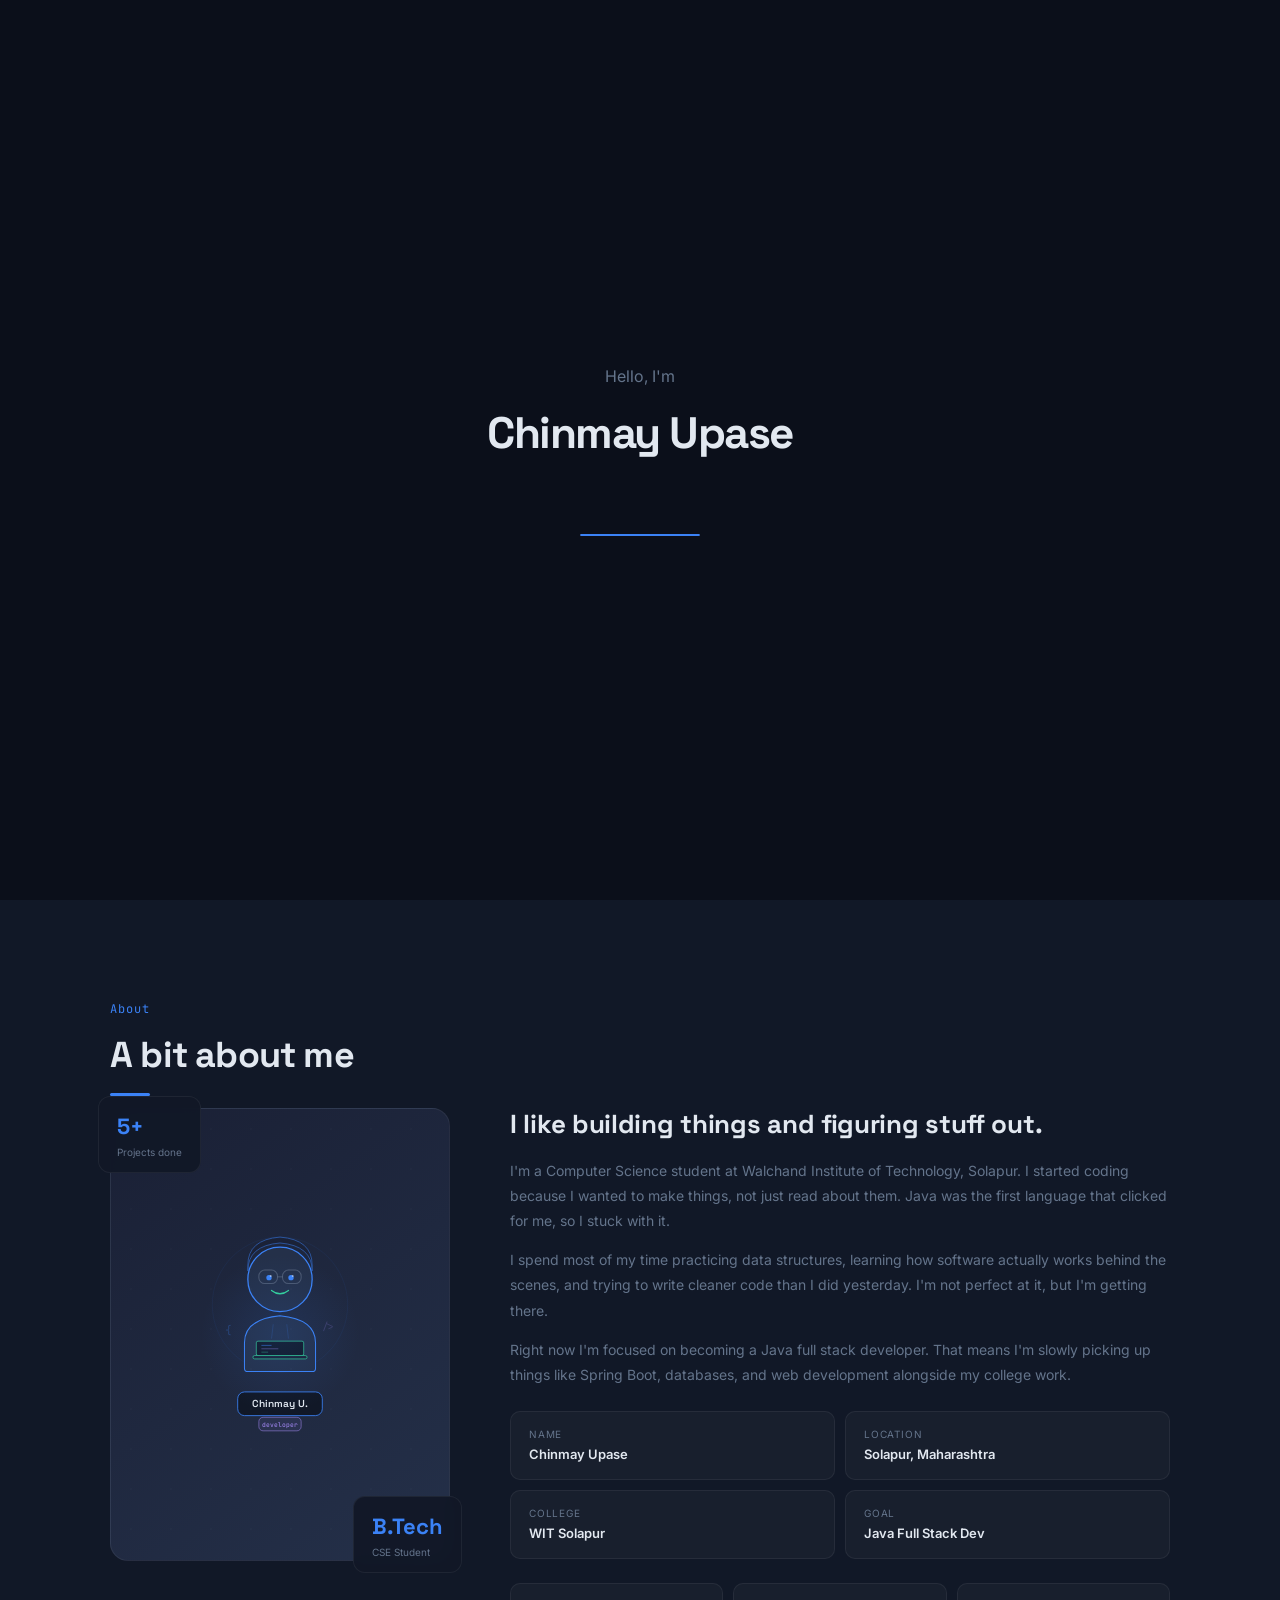
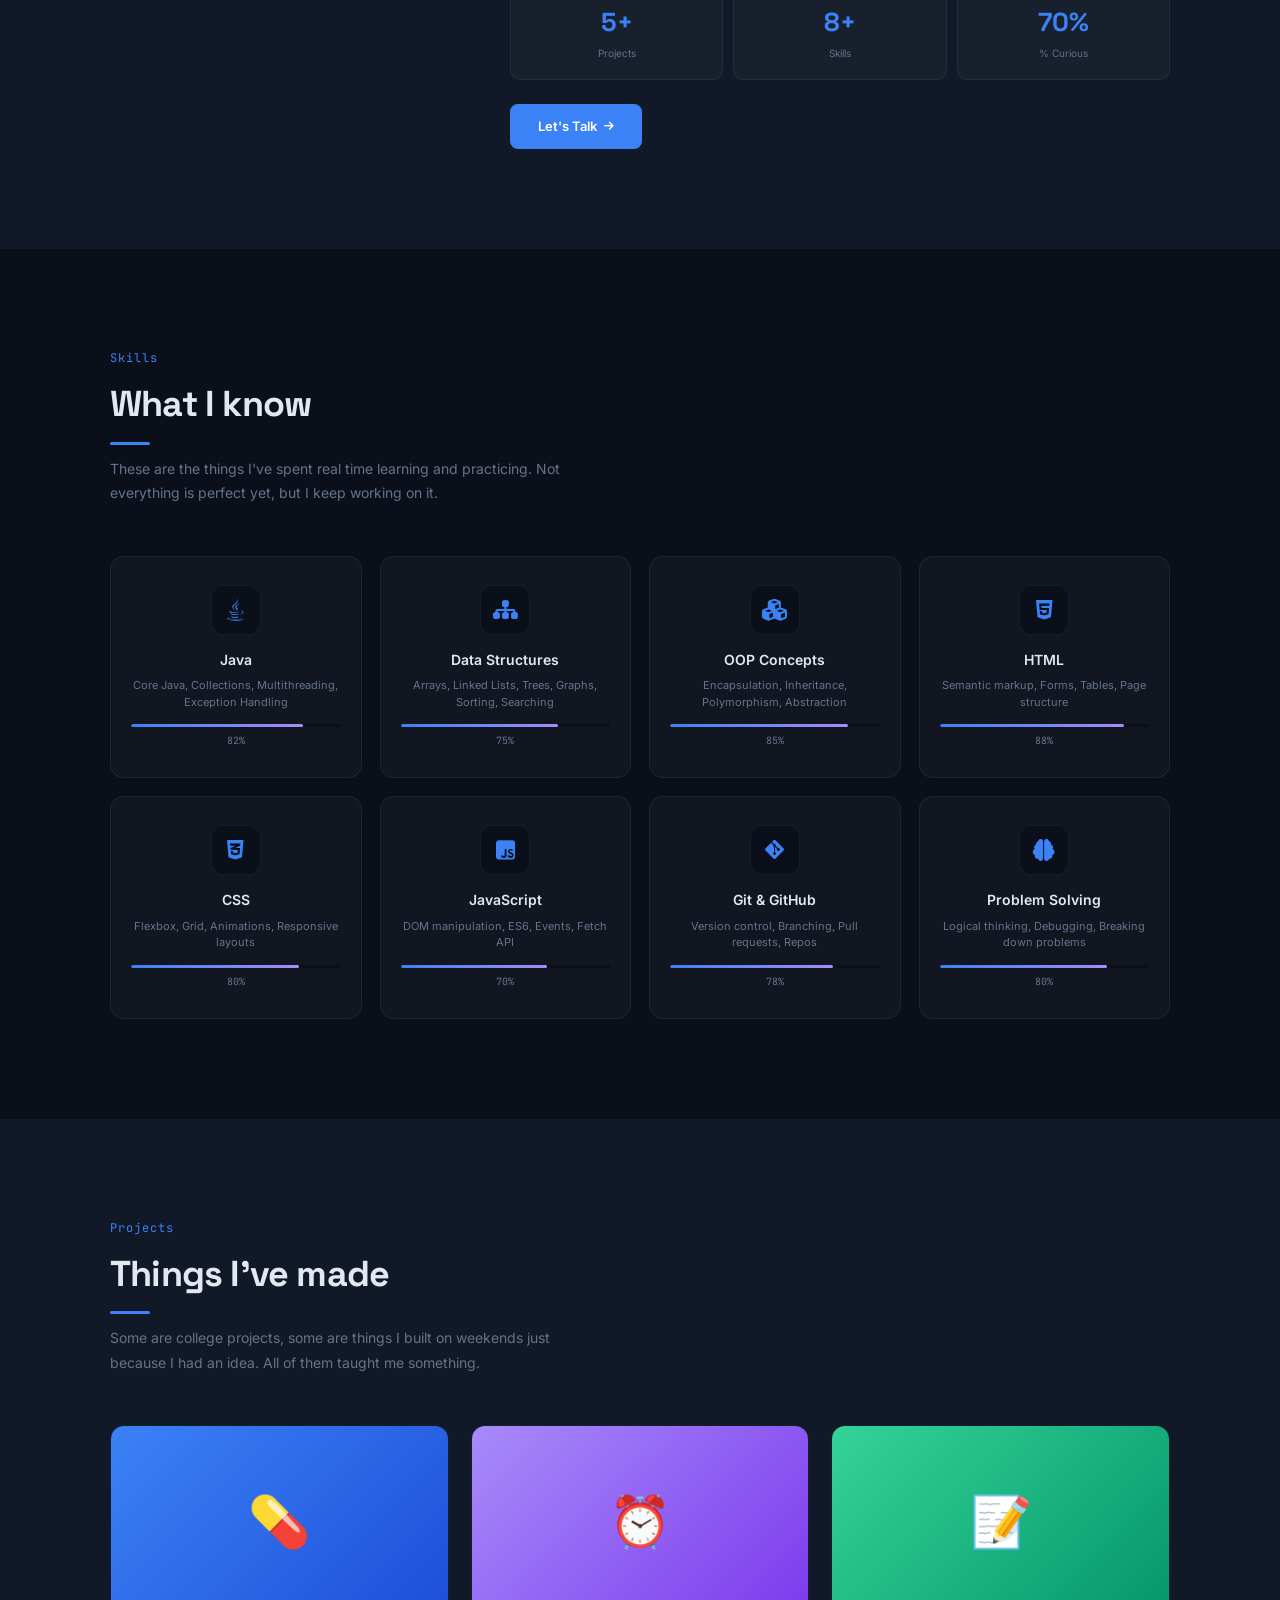
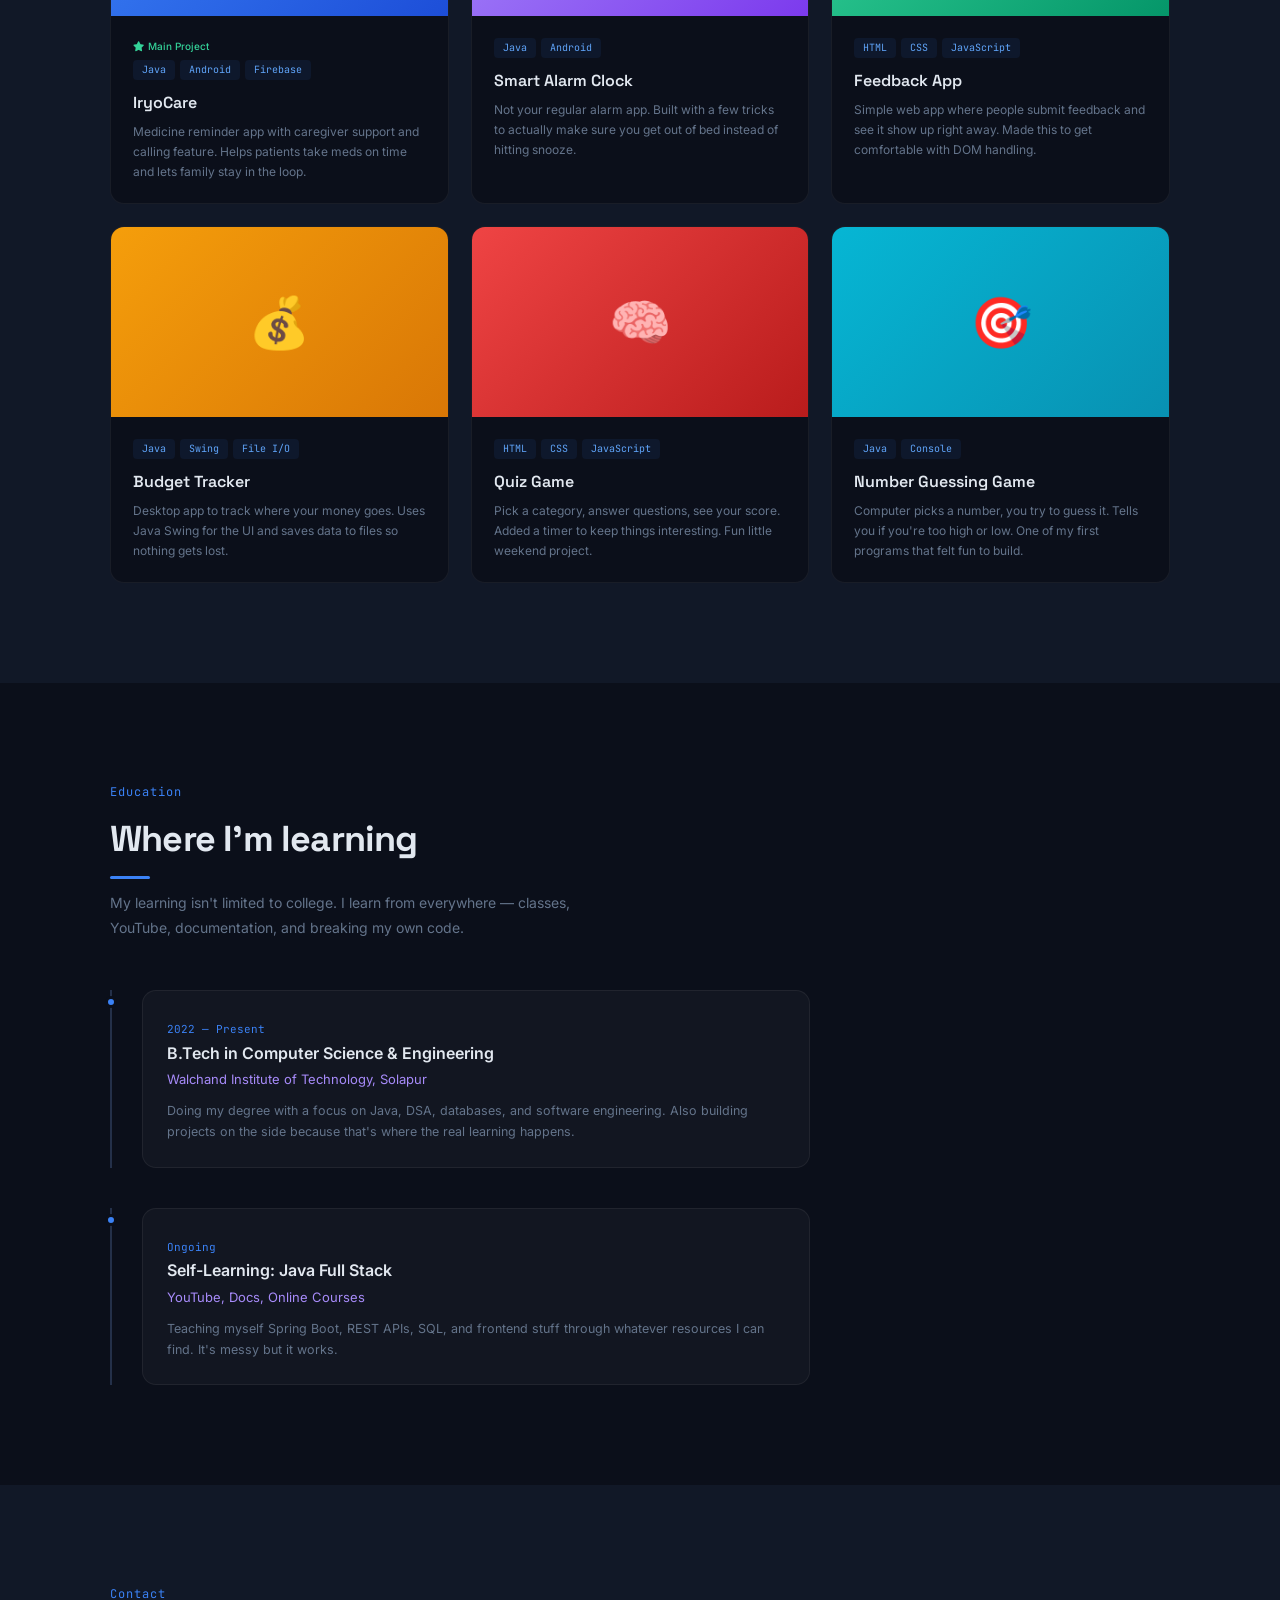
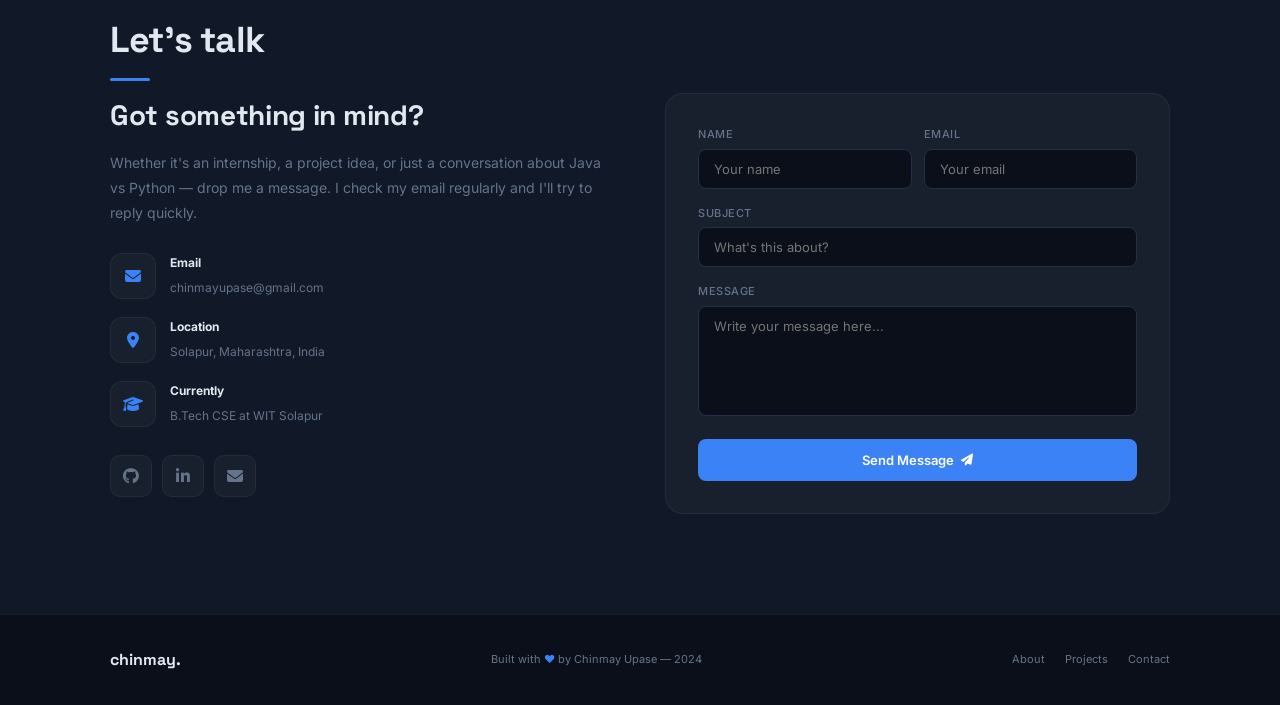
==== index.html @ 00b1a86a "Add files via upload" ====
<!DOCTYPE html>
<html lang="en">
<head>
    <meta charset="UTF-8">
    <meta name="viewport" content="width=device-width, initial-scale=1.0">
    <title>Chinmay Upase — Developer</title>
    <link href="https://fonts.googleapis.com/css2?family=Inter:wght@300;400;500;600;700;800&family=Space+Grotesk:wght@400;500;600;700&family=JetBrains+Mono:wght@400;500&display=swap" rel="stylesheet">
    <link rel="stylesheet" href="https://cdnjs.cloudflare.com/ajax/libs/font-awesome/6.4.0/css/all.min.css">
    <style>
        *, *::before, *::after { margin: 0; padding: 0; box-sizing: border-box; }

        :root {
            --primary: #3b82f6;
            --primary-light: #60a5fa;
            --primary-dark: #2563eb;
            --secondary: #a78bfa;
            --accent: #34d399;
            --dark: #0b0f1a;
            --dark-2: #111827;
            --dark-3: #1a2035;
            --dark-4: #243049;
            --text: #94a3b8;
            --text-light: #64748b;
            --text-bright: #e2e8f0;
            --border: rgba(255,255,255,0.06);
            --card: rgba(255,255,255,0.03);
            --glow-primary: rgba(59,130,246,0.12);
        }

        html { scroll-behavior: smooth; scrollbar-width: thin; scrollbar-color: var(--dark-4) var(--dark); }
        html::-webkit-scrollbar { width: 5px; }
        html::-webkit-scrollbar-track { background: var(--dark); }
        html::-webkit-scrollbar-thumb { background: var(--dark-4); border-radius: 10px; }

        body {
            font-family: 'Inter', sans-serif;
            background: var(--dark);
            color: var(--text);
            overflow-x: hidden;
            line-height: 1.6;
        }

        ::selection { background: var(--primary); color: white; }
        a { text-decoration: none; color: inherit; }

        /* ===== LOADER ===== */
        .loader {
            position: fixed;
            inset: 0;
            background: var(--dark);
            z-index: 9999;
            display: flex;
            align-items: center;
            justify-content: center;
            transition: opacity 0.6s ease, visibility 0.6s ease;
        }
        .loader.hidden {
            opacity: 0;
            visibility: hidden;
            pointer-events: none;
        }
        .loader-content {
            text-align: center;
        }
        .loader-hello {
            font-family: 'Inter', sans-serif;
            font-size: 16px;
            color: var(--text-light);
            font-weight: 400;
            margin-bottom: 8px;
            opacity: 0;
            transform: translateY(15px);
            animation: loaderFadeIn 0.5s ease 0.2s forwards;
        }
        .loader-my-name {
            font-family: 'Space Grotesk', sans-serif;
            font-size: 44px;
            font-weight: 700;
            color: var(--text-bright);
            letter-spacing: -1.5px;
            margin-bottom: 12px;
            opacity: 0;
            transform: translateY(15px);
            animation: loaderFadeIn 0.5s ease 0.5s forwards;
        }
        .loader-roles {
            min-height: 24px;
            margin-bottom: 28px;
            opacity: 0;
            transform: translateY(10px);
            animation: loaderFadeIn 0.5s ease 0.8s forwards;
        }
        .loader-role {
            font-family: 'JetBrains Mono', monospace;
            font-size: 14px;
            color: var(--primary);
            letter-spacing: 0.5px;
            display: inline-block;
            transition: opacity 0.2s ease, transform 0.2s ease;
        }
        .loader-line {
            width: 120px;
            height: 2px;
            background: var(--dark-4);
            border-radius: 2px;
            margin: 0 auto;
            overflow: hidden;
            opacity: 0;
            animation: loaderFadeIn 0.4s ease 1s forwards;
        }
        .loader-line-fill {
            width: 0%;
            height: 100%;
            background: var(--primary);
            border-radius: 2px;
            animation: loaderBar 2s ease 1.1s forwards;
        }
        @keyframes loaderFadeIn {
            to { opacity: 1; transform: translateY(0); }
        }
        @keyframes loaderBar {
            to { width: 100%; }
        }

        /* ===== PARTICLES ===== */
        #particles {
            position: fixed;
            inset: 0;
            z-index: 0;
            pointer-events: none;
        }

        /* ===== NAV ===== */
        .nav {
            position: fixed;
            top: 0; left: 0; width: 100%;
            padding: 16px 40px;
            display: flex;
            justify-content: space-between;
            align-items: center;
            z-index: 100;
            transition: all 0.35s ease;
        }
        .nav.scrolled {
            background: rgba(11, 15, 26, 0.92);
            backdrop-filter: blur(20px);
            border-bottom: 1px solid var(--border);
            padding: 12px 40px;
        }
        .nav-name {
            font-family: 'Space Grotesk', sans-serif;
            font-size: 20px;
            font-weight: 700;
            color: var(--text-bright);
            letter-spacing: -0.3px;
            display: flex;
            align-items: center;
            gap: 6px;
        }
        .nav-dot {
            width: 8px; height: 8px;
            background: var(--primary);
            border-radius: 50%;
            animation: dotPulse 2s ease-in-out infinite;
        }
        @keyframes dotPulse {
            0%,100% { transform: scale(1); opacity: 1; }
            50% { transform: scale(1.3); opacity: 0.6; }
        }
        .nav-menu {
            display: flex;
            list-style: none;
            gap: 28px;
            align-items: center;
        }
        .nav-menu a {
            font-size: 13px;
            font-weight: 500;
            color: var(--text-light);
            transition: color 0.25s ease;
            letter-spacing: 0.3px;
            position: relative;
        }
        .nav-menu a::after {
            content: '';
            position: absolute;
            bottom: -3px; left: 0;
            width: 0; height: 2px;
            background: var(--primary);
            transition: width 0.3s ease;
            border-radius: 2px;
        }
        .nav-menu a:hover::after { width: 100%; }
        .nav-menu a:hover { color: var(--text-bright); }
        .nav-menu .hire-btn {
            padding: 8px 22px;
            background: var(--primary);
            color: white;
            border-radius: 8px;
            font-weight: 600;
            font-size: 12px;
            transition: all 0.3s ease;
        }
        .nav-menu .hire-btn::after { display: none; }
        .nav-menu .hire-btn:hover {
            transform: translateY(-2px);
            box-shadow: 0 8px 24px rgba(59,130,246,0.3);
        }
        .menu-toggle {
            display: none;
            background: none;
            border: none;
            cursor: pointer;
            padding: 4px;
            z-index: 101;
        }
        .menu-toggle span {
            display: block;
            width: 24px; height: 2px;
            background: var(--text-bright);
            margin: 5px 0;
            transition: all 0.3s ease;
            border-radius: 2px;
        }
        .menu-toggle.open span:nth-child(1) { transform: rotate(45deg) translate(4px,5px); }
        .menu-toggle.open span:nth-child(2) { opacity: 0; }
        .menu-toggle.open span:nth-child(3) { transform: rotate(-45deg) translate(4px,-5px); }

        /* ===== HERO ===== */
        .hero {
            min-height: 100vh;
            display: flex;
            align-items: center;
            padding: 120px 40px 80px;
            position: relative;
            overflow: hidden;
        }
        .hero-glow {
            position: absolute;
            border-radius: 50%;
            filter: blur(90px);
            pointer-events: none;
        }
        .hero-glow-1 {
            width: 400px; height: 400px;
            background: var(--primary);
            opacity: 0.06;
            top: -100px; right: -50px;
            animation: glowFloat1 10s ease-in-out infinite;
        }
        .hero-glow-2 {
            width: 300px; height: 300px;
            background: var(--secondary);
            opacity: 0.05;
            bottom: -80px; left: -60px;
            animation: glowFloat2 12s ease-in-out infinite;
        }
        @keyframes glowFloat1 {
            0%,100% { transform: translate(0,0); }
            50% { transform: translate(-30px,30px); }
        }
        @keyframes glowFloat2 {
            0%,100% { transform: translate(0,0); }
            50% { transform: translate(40px,-20px); }
        }
        .hero-inner {
            max-width: 640px;
            position: relative;
            z-index: 2;
        }
        .hero-tag {
            display: inline-flex;
            align-items: center;
            gap: 8px;
            font-size: 13px;
            color: var(--text-light);
            margin-bottom: 22px;
            padding: 6px 16px;
            background: var(--card);
            border: 1px solid var(--border);
            border-radius: 6px;
            animation: fadeUp 0.7s ease 0.3s both;
        }
        .hero-tag .status-dot {
            width: 7px; height: 7px;
            background: var(--accent);
            border-radius: 50%;
            animation: blink 1.5s infinite;
        }
        @keyframes blink {
            0%,100% { opacity: 1; }
            50% { opacity: 0.3; }
        }
        .hero-name {
            font-family: 'Space Grotesk', sans-serif;
            font-size: 60px;
            font-weight: 700;
            color: var(--text-bright);
            line-height: 1.08;
            letter-spacing: -2px;
            margin-bottom: 12px;
            animation: fadeUp 0.7s ease 0.5s both;
        }
        .hero-name .hl {
            color: var(--primary);
            position: relative;
        }
        .hero-name .hl::after {
            content: '';
            position: absolute;
            bottom: 3px; left: 0;
            width: 100%; height: 5px;
            background: var(--primary);
            opacity: 0.15;
            border-radius: 3px;
        }
        .hero-role {
            font-size: 20px;
            color: var(--secondary);
            font-weight: 500;
            margin-bottom: 20px;
            min-height: 30px;
            animation: fadeUp 0.7s ease 0.7s both;
        }
        .hero-desc {
            font-size: 15px;
            color: var(--text-light);
            line-height: 1.8;
            margin-bottom: 32px;
            max-width: 480px;
            animation: fadeUp 0.7s ease 0.9s both;
        }
        .hero-buttons {
            display: flex;
            gap: 12px;
            flex-wrap: wrap;
            animation: fadeUp 0.7s ease 1.1s both;
        }
        .btn {
            padding: 12px 28px;
            font-size: 13px;
            font-weight: 600;
            border-radius: 8px;
            transition: all 0.3s ease;
            display: inline-flex;
            align-items: center;
            gap: 7px;
            border: none;
            cursor: pointer;
            font-family: 'Inter', sans-serif;
            position: relative;
            overflow: hidden;
        }
        .btn-primary {
            background: var(--primary);
            color: white;
        }
        .btn-primary::before {
            content: '';
            position: absolute;
            inset: 0;
            background: linear-gradient(90deg, transparent, rgba(255,255,255,0.12), transparent);
            transform: translateX(-100%);
            transition: transform 0.5s ease;
        }
        .btn-primary:hover::before { transform: translateX(100%); }
        .btn-primary:hover {
            transform: translateY(-2px);
            box-shadow: 0 10px 30px rgba(59,130,246,0.3);
        }
        .btn-ghost {
            background: transparent;
            color: var(--text);
            border: 1px solid var(--dark-4);
        }
        .btn-ghost:hover {
            border-color: var(--primary);
            color: var(--primary);
            transform: translateY(-2px);
        }
        .hero-socials {
            display: flex;
            gap: 12px;
            margin-top: 36px;
            animation: fadeUp 0.7s ease 1.3s both;
        }
        .hero-socials a {
            width: 40px; height: 40px;
            border-radius: 10px;
            border: 1px solid var(--border);
            display: flex;
            align-items: center;
            justify-content: center;
            color: var(--text-light);
            font-size: 16px;
            transition: all 0.3s ease;
        }
        .hero-socials a:hover {
            color: var(--primary);
            border-color: var(--primary);
            transform: translateY(-3px);
            box-shadow: 0 6px 20px rgba(59,130,246,0.15);
        }
        .hero-tech {
            position: absolute;
            bottom: 50px; left: 40px;
            display: flex;
            gap: 20px;
            align-items: center;
            animation: fadeUp 0.7s ease 1.5s both;
            z-index: 2;
        }
        .hero-tech span {
            font-size: 11px;
            color: var(--text-light);
            letter-spacing: 1.5px;
            text-transform: uppercase;
        }
        .hero-tech-icons { display: flex; gap: 14px; }
        .hero-tech-icons i {
            font-size: 18px;
            color: var(--dark-4);
            transition: all 0.3s ease;
        }
        .hero-tech-icons i:hover {
            color: var(--primary);
            transform: translateY(-3px);
        }

        /* Hero 3D */
        .hero-3d {
            position: absolute;
            right: 80px;
            top: 50%;
            transform: translateY(-50%);
            z-index: 1;
        }
        .hero-3d-box {
            width: 380px; height: 380px;
            position: relative;
            transform-style: preserve-3d;
            transition: transform 0.3s ease;
        }
        .orbit {
            position: absolute;
            border: 1.5px solid;
            border-radius: 50%;
            top: 50%; left: 50%;
            transform-style: preserve-3d;
        }
        .orbit:nth-child(1) {
            width: 220px; height: 220px;
            margin: -110px 0 0 -110px;
            border-color: rgba(59,130,246,0.12);
            animation: orbitSpin 10s linear infinite;
        }
        .orbit:nth-child(2) {
            width: 290px; height: 290px;
            margin: -145px 0 0 -145px;
            border-color: rgba(167,139,250,0.08);
            animation: orbitSpin 14s linear infinite reverse;
        }
        .orbit:nth-child(3) {
            width: 360px; height: 360px;
            margin: -180px 0 0 -180px;
            border-color: rgba(52,211,153,0.06);
            animation: orbitSpin 18s linear infinite;
        }
        @keyframes orbitSpin { to { transform: rotateX(65deg) rotateZ(360deg); } }
        .orbit-dot {
            position: absolute;
            width: 7px; height: 7px;
            border-radius: 50%;
        }
        .orbit:nth-child(1) .orbit-dot { background: var(--primary); top: -3px; left: 50%; box-shadow: 0 0 12px var(--primary); }
        .orbit:nth-child(2) .orbit-dot { background: var(--secondary); top: 50%; right: -3px; box-shadow: 0 0 12px var(--secondary); }
        .orbit:nth-child(3) .orbit-dot { background: var(--accent); bottom: -3px; left: 50%; box-shadow: 0 0 12px var(--accent); }
        .hero-core {
            position: absolute;
            top: 50%; left: 50%;
            width: 70px; height: 70px;
            margin: -35px 0 0 -35px;
            display: flex;
            align-items: center;
            justify-content: center;
            font-family: 'Space Grotesk', sans-serif;
            font-size: 22px;
            font-weight: 700;
            color: var(--primary);
            background: radial-gradient(circle, var(--glow-primary), transparent 70%);
            border-radius: 50%;
            animation: corePulse 3s ease-in-out infinite;
        }
        @keyframes corePulse {
            0%,100% { transform: scale(1); }
            50% { transform: scale(1.12); }
        }
        .hero-scroll {
            position: absolute;
            bottom: 50px; right: 40px;
            display: flex;
            align-items: center;
            gap: 10px;
            animation: fadeUp 0.7s ease 1.7s both;
            z-index: 2;
        }
        .hero-scroll span {
            font-size: 10px;
            letter-spacing: 2px;
            text-transform: uppercase;
            color: var(--text-light);
            writing-mode: vertical-rl;
        }
        .scroll-mouse {
            width: 18px; height: 30px;
            border: 1.5px solid var(--dark-4);
            border-radius: 10px;
            position: relative;
        }
        .scroll-mouse::after {
            content: '';
            position: absolute;
            top: 5px; left: 50%;
            transform: translateX(-50%);
            width: 2px; height: 6px;
            background: var(--primary);
            border-radius: 2px;
            animation: scrollAnim 1.8s ease-in-out infinite;
        }
        @keyframes scrollAnim {
            0%,100% { top: 5px; opacity: 1; }
            50% { top: 16px; opacity: 0.2; }
        }
        @keyframes fadeUp {
            from { opacity: 0; transform: translateY(25px); }
            to { opacity: 1; transform: translateY(0); }
        }

        /* ===== SECTIONS ===== */
        section { padding: 100px 40px; position: relative; z-index: 1; }
        .alt-bg { background: var(--dark-2); }
        .container { max-width: 1060px; margin: 0 auto; }

        .section-label {
            font-family: 'JetBrains Mono', monospace;
            font-size: 12px; color: var(--primary);
            letter-spacing: 1px; margin-bottom: 8px; display: block;
        }
        .section-heading {
            font-family: 'Space Grotesk', sans-serif;
            font-size: 36px; font-weight: 700;
            color: var(--text-bright);
            letter-spacing: -0.8px; margin-bottom: 8px;
        }
        .section-rule {
            width: 40px; height: 3px;
            background: var(--primary);
            border-radius: 3px; margin-bottom: 12px;
        }
        .section-desc {
            font-size: 14px; color: var(--text-light);
            max-width: 480px; margin-bottom: 50px; line-height: 1.75;
        }

        /* ===== ABOUT ===== */
        .about-grid {
            display: grid;
            grid-template-columns: 340px 1fr;
            gap: 60px; align-items: start;
        }
        .about-photo { position: relative; }
        .about-card {
            width: 100%; aspect-ratio: 3/4;
            background: linear-gradient(145deg, var(--dark-3), var(--dark-4));
            border-radius: 18px;
            border: 1px solid var(--border);
            overflow: hidden;
            display: flex; align-items: center; justify-content: center;
            position: relative;
        }
        .avatar-wrap {
            width: 100%; height: 100%;
            display: flex; align-items: center; justify-content: center;
            position: relative;
        }
        .avatar-pattern {
            position: absolute; inset: 0; opacity: 0.02;
            background-image: url("data:image/svg+xml,%3Csvg width='40' height='40' viewBox='0 0 40 40' xmlns='http://www.w3.org/2000/svg'%3E%3Cg fill='%23ffffff'%3E%3Ccircle cx='20' cy='20' r='1'/%3E%3C/g%3E%3C/svg%3E");
        }
        .avatar-glow {
            position: absolute;
            top: 50%; left: 50%;
            transform: translate(-50%,-50%);
            width: 160px; height: 160px;
            background: radial-gradient(circle, var(--glow-primary), transparent 70%);
            border-radius: 50%;
            animation: corePulse 5s ease-in-out infinite;
        }
        .about-tag {
            position: absolute;
            background: rgba(17,24,39,0.94);
            border: 1px solid var(--border);
            border-radius: 12px;
            padding: 12px 18px; z-index: 3;
            backdrop-filter: blur(8px);
        }
        .about-tag-top { top: -12px; left: -12px; animation: tagFloat 4s ease-in-out infinite; }
        .about-tag-bottom { bottom: -12px; right: -12px; animation: tagFloat 4s ease-in-out infinite 2s; }
        @keyframes tagFloat {
            0%,100% { transform: translateY(0); }
            50% { transform: translateY(-6px); }
        }
        .about-tag .val {
            font-family: 'Space Grotesk', sans-serif;
            font-size: 22px; font-weight: 700; color: var(--primary);
        }
        .about-tag .lbl { font-size: 10px; color: var(--text-light); }

        .about-body h3 {
            font-family: 'Space Grotesk', sans-serif;
            font-size: 26px; font-weight: 700;
            color: var(--text-bright);
            margin-bottom: 16px;
            letter-spacing: -0.3px; line-height: 1.3;
        }
        .about-body p {
            font-size: 14px; color: var(--text-light);
            line-height: 1.8; margin-bottom: 14px;
        }

        .detail-grid {
            display: grid; grid-template-columns: 1fr 1fr;
            gap: 10px; margin: 24px 0;
        }
        .detail-box {
            padding: 14px 18px;
            background: var(--card);
            border: 1px solid var(--border);
            border-radius: 10px;
            transition: all 0.3s ease;
        }
        .detail-box:hover {
            border-color: rgba(59,130,246,0.2);
            transform: translateY(-2px);
        }
        .detail-box .dl {
            font-size: 10px; color: var(--text-light);
            text-transform: uppercase; letter-spacing: 0.8px; margin-bottom: 2px;
        }
        .detail-box .dv { font-size: 13px; color: var(--text-bright); font-weight: 600; }

        .num-row {
            display: grid; grid-template-columns: repeat(3,1fr);
            gap: 10px; margin: 20px 0 24px;
        }
        .num-box {
            text-align: center; padding: 18px 8px;
            background: var(--card);
            border: 1px solid var(--border);
            border-radius: 10px;
            transition: all 0.3s ease;
        }
        .num-box:hover {
            border-color: rgba(59,130,246,0.2);
            transform: translateY(-3px);
        }
        .num-box .n {
            font-family: 'Space Grotesk', sans-serif;
            font-size: 26px; font-weight: 700; color: var(--primary);
        }
        .num-box .l { font-size: 10px; color: var(--text-light); margin-top: 2px; }

        /* ===== SKILLS ===== */
        .skills-grid { display: grid; grid-template-columns: repeat(4,1fr); gap: 18px; }
        .s-card {
            background: var(--card);
            border: 1px solid var(--border);
            border-radius: 14px;
            padding: 28px 20px;
            text-align: center;
            transition: all 0.4s ease;
            position: relative; overflow: hidden;
        }
        .s-card::after {
            content: '';
            position: absolute; bottom: 0; left: 0;
            width: 100%; height: 2px;
            background: linear-gradient(90deg, var(--primary), var(--secondary));
            transform: scaleX(0); transform-origin: left;
            transition: transform 0.4s ease;
        }
        .s-card:hover::after { transform: scaleX(1); }
        .s-card:hover {
            border-color: rgba(59,130,246,0.2);
            transform: translateY(-6px);
            box-shadow: 0 14px 40px rgba(0,0,0,0.25);
        }
        .s-icon {
            width: 50px; height: 50px;
            margin: 0 auto 14px;
            background: var(--dark);
            border: 1px solid var(--border);
            border-radius: 12px;
            display: flex; align-items: center; justify-content: center;
            font-size: 22px; color: var(--primary);
            transition: all 0.4s ease;
        }
        .s-card:hover .s-icon {
            background: var(--primary); color: white;
            border-color: var(--primary);
            transform: rotateY(180deg);
        }
        .s-card h4 { font-size: 14px; color: var(--text-bright); font-weight: 600; margin-bottom: 6px; }
        .s-card p { font-size: 11px; color: var(--text-light); line-height: 1.5; margin-bottom: 14px; }
        .s-bar { width: 100%; height: 3px; background: var(--dark); border-radius: 3px; overflow: hidden; }
        .s-bar-fill {
            height: 100%;
            background: linear-gradient(90deg, var(--primary), var(--secondary));
            border-radius: 3px; width: 0;
            transition: width 1.3s ease;
        }
        .s-pct { font-family: 'JetBrains Mono', monospace; font-size: 10px; color: var(--text-light); margin-top: 6px; }

        /* ===== PROJECTS ===== */
        .projects-grid { display: grid; grid-template-columns: repeat(3,1fr); gap: 22px; }
        .p-card {
            background: var(--dark);
            border: 1px solid var(--border);
            border-radius: 14px; overflow: hidden;
            transition: all 0.4s ease;
        }
        .p-card:hover {
            transform: translateY(-6px);
            box-shadow: 0 18px 45px rgba(0,0,0,0.3);
            border-color: rgba(59,130,246,0.15);
        }
        .p-thumb { height: 190px; position: relative; overflow: hidden; }
        .p-thumb-bg {
            width: 100%; height: 100%;
            display: flex; align-items: center; justify-content: center;
            font-size: 50px;
            transition: transform 0.5s ease;
        }
        .p-card:hover .p-thumb-bg { transform: scale(1.08); }
        .p-overlay {
            position: absolute; inset: 0;
            background: linear-gradient(to bottom, transparent 30%, rgba(11,15,26,0.92));
            display: flex; align-items: flex-end; padding: 16px;
            opacity: 0; transition: opacity 0.35s ease;
        }
        .p-card:hover .p-overlay { opacity: 1; }
        .p-link {
            width: 34px; height: 34px;
            border-radius: 8px;
            background: var(--dark-3);
            border: 1px solid var(--border);
            display: flex; align-items: center; justify-content: center;
            color: var(--text); font-size: 13px;
            transition: all 0.25s ease;
        }
        .p-link:hover {
            background: var(--primary); color: white;
            border-color: var(--primary); transform: scale(1.1);
        }
        .p-body { padding: 22px; }
        .p-tags { display: flex; gap: 5px; flex-wrap: wrap; margin-bottom: 10px; }
        .p-tag {
            padding: 2px 9px; font-size: 10px; border-radius: 4px;
            background: rgba(59,130,246,0.08); color: var(--primary-light);
            font-family: 'JetBrains Mono', monospace;
        }
        .p-body h3 {
            font-family: 'Space Grotesk', sans-serif;
            font-size: 16px; color: var(--text-bright);
            font-weight: 600; margin-bottom: 6px;
            transition: color 0.25s ease;
        }
        .p-card:hover .p-body h3 { color: var(--primary); }
        .p-body p { font-size: 12px; color: var(--text-light); line-height: 1.65; }
        .p-featured {
            font-size: 10px; color: var(--accent); font-weight: 500;
            margin-bottom: 6px; display: flex; align-items: center; gap: 4px;
        }

        /* ===== EDUCATION ===== */
        .edu-list { max-width: 700px; }
        .edu-item {
            position: relative; padding-left: 30px; margin-bottom: 40px;
            border-left: 2px solid var(--dark-4);
        }
        .edu-item:last-child { margin-bottom: 0; }
        .edu-item::before {
            content: ''; position: absolute; left: -7px; top: 6px;
            width: 12px; height: 12px; background: var(--primary);
            border-radius: 50%; border: 3px solid var(--dark);
        }
        .edu-box {
            background: var(--card); border: 1px solid var(--border);
            border-radius: 14px; padding: 24px;
            transition: all 0.35s ease;
        }
        .edu-box:hover {
            border-color: rgba(59,130,246,0.2);
            transform: translateX(6px);
            box-shadow: 0 8px 25px rgba(59,130,246,0.08);
        }
        .edu-year {
            font-family: 'JetBrains Mono', monospace;
            font-size: 11px; color: var(--primary); margin-bottom: 6px;
        }
        .edu-box h4 { font-size: 16px; color: var(--text-bright); margin-bottom: 3px; font-weight: 600; }
        .edu-box h5 { font-size: 13px; color: var(--secondary); font-weight: 400; margin-bottom: 10px; }
        .edu-box p { font-size: 12.5px; color: var(--text-light); line-height: 1.7; }

        /* ===== CONTACT ===== */
        .contact-grid { display: grid; grid-template-columns: 1fr 1fr; gap: 50px; }
        .contact-text h3 {
            font-family: 'Space Grotesk', sans-serif;
            font-size: 28px; color: var(--text-bright);
            margin-bottom: 12px; letter-spacing: -0.3px;
        }
        .contact-text > p { font-size: 14px; color: var(--text-light); line-height: 1.8; margin-bottom: 28px; }
        .c-list { display: flex; flex-direction: column; gap: 18px; }
        .c-item { display: flex; align-items: center; gap: 14px; }
        .c-icon {
            width: 46px; height: 46px; border-radius: 12px;
            background: var(--card); border: 1px solid var(--border);
            display: flex; align-items: center; justify-content: center;
            font-size: 16px; color: var(--primary); flex-shrink: 0;
            transition: all 0.3s ease;
        }
        .c-item:hover .c-icon {
            background: var(--primary); color: white;
            border-color: var(--primary); transform: scale(1.05);
        }
        .c-item h4 { font-size: 12px; color: var(--text-bright); margin-bottom: 1px; }
        .c-item span, .c-item a { font-size: 12px; color: var(--text-light); transition: color 0.2s ease; }
        .c-item a:hover { color: var(--primary); }
        .c-socials { display: flex; gap: 10px; margin-top: 28px; }
        .c-social {
            width: 42px; height: 42px; border-radius: 10px;
            background: var(--card); border: 1px solid var(--border);
            display: flex; align-items: center; justify-content: center;
            color: var(--text-light); font-size: 16px;
            transition: all 0.3s ease;
        }
        .c-social:hover {
            background: var(--primary); color: white;
            border-color: var(--primary);
            transform: translateY(-3px);
            box-shadow: 0 6px 20px rgba(59,130,246,0.2);
        }
        .c-form {
            background: var(--card); border: 1px solid var(--border);
            border-radius: 18px; padding: 32px;
        }
        .f-group { margin-bottom: 16px; }
        .f-group label {
            display: block; font-size: 11px; letter-spacing: 0.5px;
            text-transform: uppercase; margin-bottom: 5px;
            color: var(--text-light); font-weight: 500;
        }
        .f-group input, .f-group textarea {
            width: 100%; padding: 11px 15px; background: var(--dark);
            border: 1px solid var(--dark-4); border-radius: 8px;
            color: var(--text-bright); font-family: 'Inter', sans-serif;
            font-size: 13px; transition: all 0.3s ease; outline: none;
        }
        .f-group input:focus, .f-group textarea:focus {
            border-color: var(--primary);
            box-shadow: 0 0 0 3px rgba(59,130,246,0.08);
        }
        .f-group textarea { height: 110px; resize: none; }
        .f-row { display: grid; grid-template-columns: 1fr 1fr; gap: 12px; }
        .f-btn {
            width: 100%; padding: 13px; background: var(--primary); color: white;
            border: none; border-radius: 8px; font-size: 13px; font-weight: 600;
            cursor: pointer; transition: all 0.3s ease; font-family: 'Inter', sans-serif;
            display: flex; align-items: center; justify-content: center; gap: 7px;
            position: relative; overflow: hidden;
        }
        .f-btn::before {
            content: ''; position: absolute; inset: 0;
            background: linear-gradient(90deg, transparent, rgba(255,255,255,0.1), transparent);
            transform: translateX(-100%); transition: transform 0.5s ease;
        }
        .f-btn:hover::before { transform: translateX(100%); }
        .f-btn:hover {
            transform: translateY(-2px);
            box-shadow: 0 8px 25px rgba(59,130,246,0.25);
        }
        .f-btn.sent { background: var(--accent); }

        /* ===== FOOTER ===== */
        footer {
            padding: 32px 40px; border-top: 1px solid var(--border);
            background: var(--dark); position: relative; z-index: 1;
        }
        .footer-row {
            display: flex; justify-content: space-between; align-items: center;
            max-width: 1060px; margin: 0 auto; flex-wrap: wrap; gap: 12px;
        }
        .footer-name {
            font-family: 'Space Grotesk', sans-serif;
            font-size: 16px; font-weight: 700; color: var(--text-bright);
        }
        .footer-copy { font-size: 11px; color: var(--text-light); }
        .footer-copy .heart { color: var(--primary); }
        .footer-links { display: flex; gap: 20px; }
        .footer-links a { font-size: 11px; color: var(--text-light); transition: color 0.2s ease; }
        .footer-links a:hover { color: var(--primary); }

        /* ===== ANIMATIONS ===== */
        .fade-in { opacity: 0; transform: translateY(30px); transition: opacity 0.65s ease, transform 0.65s ease; }
        .fade-in.show { opacity: 1; transform: translateY(0); }
        .fade-left { opacity: 0; transform: translateX(-30px); transition: opacity 0.65s ease, transform 0.65s ease; }
        .fade-left.show { opacity: 1; transform: translateX(0); }
        .fade-right { opacity: 0; transform: translateX(30px); transition: opacity 0.65s ease, transform 0.65s ease; }
        .fade-right.show { opacity: 1; transform: translateX(0); }

        /* ===== RESPONSIVE ===== */
        @media (max-width: 1024px) {
            .hero-3d { display: none; }
            .hero-name { font-size: 48px; }
            .skills-grid { grid-template-columns: repeat(2,1fr); }
            .projects-grid { grid-template-columns: repeat(2,1fr); }
        }
        @media (max-width: 768px) {
            .nav { padding: 12px 20px; }
            .nav.scrolled { padding: 10px 20px; }
            .nav-menu {
                position: fixed; top: 0; right: -100%;
                width: 250px; height: 100vh;
                background: var(--dark-2);
                flex-direction: column;
                padding: 80px 28px; gap: 18px;
                transition: right 0.35s ease;
                border-left: 1px solid var(--border);
            }
            .nav-menu.open { right: 0; }
            .menu-toggle { display: block; }
            section { padding: 70px 20px; }
            .hero { padding: 100px 20px 60px; }
            .hero-name { font-size: 36px; letter-spacing: -1px; }
            .hero-role { font-size: 17px; }
            .hero-desc { font-size: 14px; }
            .hero-buttons { flex-direction: column; width: 100%; }
            .hero-buttons .btn { width: 100%; justify-content: center; }
            .hero-tech { bottom: 25px; left: 20px; }
            .hero-scroll { display: none; }
            .section-heading { font-size: 28px; }
            .about-grid { grid-template-columns: 1fr; gap: 30px; }
            .about-card { aspect-ratio: 4/3; }
            .about-tag-top { left: 8px; top: 8px; }
            .about-tag-bottom { right: 8px; bottom: 8px; }
            .detail-grid { grid-template-columns: 1fr; }
            .skills-grid { grid-template-columns: 1fr 1fr; }
            .projects-grid { grid-template-columns: 1fr; }
            .contact-grid { grid-template-columns: 1fr; }
            .f-row { grid-template-columns: 1fr; }
            .footer-row { flex-direction: column; text-align: center; }
            .loader-my-name { font-size: 32px; }
        }
        @media (max-width: 480px) {
            .hero-name { font-size: 30px; }
            .skills-grid { grid-template-columns: 1fr; }
            .num-box .n { font-size: 22px; }
            .loader-my-name { font-size: 26px; }
        }
    </style>
</head>
<body>

    <!-- Loader -->
    <div class="loader" id="loader">
        <div class="loader-content">
            <div class="loader-hello">Hello, I'm</div>
            <div class="loader-my-name">Chinmay Upase</div>
            <div class="loader-roles">
                <span class="loader-role" id="loaderRole">Java Developer</span>
            </div>
            <div class="loader-line"><div class="loader-line-fill"></div></div>
        </div>
    </div>

    <!-- Particles -->
    <canvas id="particles"></canvas>

    <!-- Nav -->
    <nav class="nav" id="nav">
        <a href="#" class="nav-name"><span class="nav-dot"></span> chinmay</a>
        <ul class="nav-menu" id="navMenu">
            <li><a href="#about">About</a></li>
            <li><a href="#skills">Skills</a></li>
            <li><a href="#projects">Projects</a></li>
            <li><a href="#education">Education</a></li>
            <li><a href="#contact" class="hire-btn">Say Hello</a></li>
        </ul>
        <button class="menu-toggle" id="menuToggle"><span></span><span></span><span></span></button>
    </nav>

    <!-- Hero -->
    <section class="hero" id="home">
        <div class="hero-glow hero-glow-1"></div>
        <div class="hero-glow hero-glow-2"></div>
        <div class="hero-inner">
            <div class="hero-tag"><span class="status-dot"></span> Open to opportunities</div>
            <h1 class="hero-name">Chinmay<br><span class="hl">Upase</span></h1>
            <div class="hero-role" id="heroRole">Student Developer</div>
            <p class="hero-desc">I'm a CSE student at WIT Solapur. I write Java, practice DSA, and build small apps when I get an idea. Trying to get better every day and eventually become a Java full stack developer.</p>
            <div class="hero-buttons">
                <a href="#projects" class="btn btn-primary">See My Work <i class="fas fa-arrow-down" style="font-size:11px"></i></a>
                <a href="#contact" class="btn btn-ghost"><i class="fas fa-envelope" style="font-size:12px"></i> Get In Touch</a>
            </div>
            <div class="hero-socials">
                <a href="https://github.com/Chinmay3671" target="_blank" title="GitHub"><i class="fab fa-github"></i></a>
                <a href="https://www.linkedin.com/in/chinmay-upase-861701337" target="_blank" title="LinkedIn"><i class="fab fa-linkedin-in"></i></a>
                <a href="mailto:chinmayupase@gmail.com" title="Email"><i class="fas fa-envelope"></i></a>
            </div>
        </div>
        <div class="hero-3d">
            <div class="hero-3d-box" id="hero3d">
                <div class="orbit"><div class="orbit-dot"></div></div>
                <div class="orbit"><div class="orbit-dot"></div></div>
                <div class="orbit"><div class="orbit-dot"></div></div>
                <div class="hero-core">CU</div>
            </div>
        </div>
        <div class="hero-tech">
            <span>Tech</span>
            <div class="hero-tech-icons">
                <i class="fab fa-java" title="Java"></i>
                <i class="fab fa-html5" title="HTML5"></i>
                <i class="fab fa-css3-alt" title="CSS3"></i>
                <i class="fab fa-js-square" title="JavaScript"></i>
                <i class="fab fa-git-alt" title="Git"></i>
            </div>
        </div>
        <div class="hero-scroll"><span>Scroll</span><div class="scroll-mouse"></div></div>
    </section>

    <!-- About -->
    <section class="alt-bg" id="about">
        <div class="container">
            <span class="section-label fade-in">About</span>
            <h2 class="section-heading fade-in">A bit about me</h2>
            <div class="section-rule fade-in"></div>
            <div class="about-grid">
                <div class="about-photo fade-left">
                    <div class="about-card">
                        <div class="avatar-wrap">
                            <div class="avatar-pattern"></div>
                            <div class="avatar-glow"></div>
                            <svg viewBox="0 0 260 320" xmlns="http://www.w3.org/2000/svg" width="220">
                                <circle cx="130" cy="125" r="80" fill="none" stroke="#3b82f6" stroke-width="1" opacity="0.08"/>
                                <circle cx="130" cy="95" r="38" fill="#243049" stroke="#3b82f6" stroke-width="1.5"/>
                                <path d="M92 85 Q92 55 130 52 Q168 55 168 85 L168 78 Q168 48 130 45 Q92 48 92 78Z" fill="#1a2035" stroke="#3b82f6" stroke-width="1" opacity="0.6"/>
                                <circle cx="117" cy="93" r="3.5" fill="#3b82f6"><animate attributeName="r" values="3.5;3;3.5" dur="4s" repeatCount="indefinite"/></circle>
                                <circle cx="143" cy="93" r="3.5" fill="#3b82f6"><animate attributeName="r" values="3.5;3;3.5" dur="4s" repeatCount="indefinite"/></circle>
                                <circle cx="119" cy="91" r="1.2" fill="#fff" opacity="0.5"/>
                                <circle cx="145" cy="91" r="1.2" fill="#fff" opacity="0.5"/>
                                <rect x="105" y="84" width="22" height="16" rx="7" fill="none" stroke="#94a3b8" stroke-width="1.2" opacity="0.35"/>
                                <rect x="133" y="84" width="22" height="16" rx="7" fill="none" stroke="#94a3b8" stroke-width="1.2" opacity="0.35"/>
                                <line x1="127" y1="92" x2="133" y2="92" stroke="#94a3b8" stroke-width="1.2" opacity="0.35"/>
                                <path d="M120 108 Q130 116 140 108" fill="none" stroke="#34d399" stroke-width="1.5" stroke-linecap="round"/>
                                <path d="M88 170 Q88 142 130 138 Q172 142 172 170 L172 200 Q172 204 168 204 L92 204 Q88 204 88 200Z" fill="#243049" stroke="#3b82f6" stroke-width="1.2"/>
                                <line x1="122" y1="148" x2="120" y2="165" stroke="#3b82f6" stroke-width="0.8" opacity="0.25"/>
                                <line x1="138" y1="148" x2="140" y2="165" stroke="#3b82f6" stroke-width="0.8" opacity="0.25"/>
                                <rect x="98" y="185" width="64" height="4" rx="2" fill="#1a2035" stroke="#34d399" stroke-width="0.8"/>
                                <rect x="102" y="168" width="56" height="17" rx="2" fill="#111827" stroke="#34d399" stroke-width="0.8"/>
                                <line x1="108" y1="173" x2="120" y2="173" stroke="#3b82f6" stroke-width="1.2" opacity="0.5"/>
                                <line x1="108" y1="177" x2="128" y2="177" stroke="#a78bfa" stroke-width="1.2" opacity="0.35"/>
                                <line x1="108" y1="181" x2="116" y2="181" stroke="#34d399" stroke-width="1.2" opacity="0.35"/>
                                <text x="65" y="160" font-family="JetBrains Mono,monospace" font-size="13" fill="#3b82f6" opacity="0.15">{<animate attributeName="opacity" values="0.15;0.3;0.15" dur="5s" repeatCount="indefinite"/></text>
                                <text x="180" y="155" font-family="JetBrains Mono,monospace" font-size="12" fill="#a78bfa" opacity="0.12">/&gt;<animate attributeName="opacity" values="0.12;0.25;0.12" dur="4s" repeatCount="indefinite"/></text>
                                <rect x="80" y="228" width="100" height="28" rx="8" fill="#111827" stroke="#3b82f6" stroke-width="1"/>
                                <text x="130" y="246" text-anchor="middle" font-family="Space Grotesk,sans-serif" font-size="12" font-weight="600" fill="#e2e8f0">Chinmay U.</text>
                                <rect x="105" y="258" width="50" height="16" rx="5" fill="rgba(167,139,250,0.08)" stroke="#a78bfa" stroke-width="0.6"/>
                                <text x="130" y="269" text-anchor="middle" font-family="JetBrains Mono,monospace" font-size="7.5" fill="#a78bfa">developer</text>
                            </svg>
                        </div>
                    </div>
                    <div class="about-tag about-tag-top"><div class="val">5+</div><div class="lbl">Projects done</div></div>
                    <div class="about-tag about-tag-bottom"><div class="val">B.Tech</div><div class="lbl">CSE Student</div></div>
                </div>
                <div class="about-body fade-right">
                    <h3>I like building things and figuring stuff out.</h3>
                    <p>I'm a Computer Science student at Walchand Institute of Technology, Solapur. I started coding because I wanted to make things, not just read about them. Java was the first language that clicked for me, so I stuck with it.</p>
                    <p>I spend most of my time practicing data structures, learning how software actually works behind the scenes, and trying to write cleaner code than I did yesterday. I'm not perfect at it, but I'm getting there.</p>
                    <p>Right now I'm focused on becoming a Java full stack developer. That means I'm slowly picking up things like Spring Boot, databases, and web development alongside my college work.</p>
                    <div class="detail-grid">
                        <div class="detail-box"><div class="dl">Name</div><div class="dv">Chinmay Upase</div></div>
                        <div class="detail-box"><div class="dl">Location</div><div class="dv">Solapur, Maharashtra</div></div>
                        <div class="detail-box"><div class="dl">College</div><div class="dv">WIT Solapur</div></div>
                        <div class="detail-box"><div class="dl">Goal</div><div class="dv">Java Full Stack Dev</div></div>
                    </div>
                    <div class="num-row">
                        <div class="num-box"><div class="n" data-count="5">0</div><div class="l">Projects</div></div>
                        <div class="num-box"><div class="n" data-count="8">0</div><div class="l">Skills</div></div>
                        <div class="num-box"><div class="n special" data-count="100">0</div><div class="l">% Curious</div></div>
                    </div>
                    <a href="#contact" class="btn btn-primary">Let's Talk <i class="fas fa-arrow-right" style="font-size:11px"></i></a>
                </div>
            </div>
        </div>
    </section>

    <!-- Skills -->
    <section id="skills">
        <div class="container">
            <span class="section-label fade-in">Skills</span>
            <h2 class="section-heading fade-in">What I know</h2>
            <div class="section-rule fade-in"></div>
            <p class="section-desc fade-in">These are the things I've spent real time learning and practicing. Not everything is perfect yet, but I keep working on it.</p>
            <div class="skills-grid">
                <div class="s-card fade-in"><div class="s-icon"><i class="fab fa-java"></i></div><h4>Java</h4><p>Core Java, Collections, Multithreading, Exception Handling</p><div class="s-bar"><div class="s-bar-fill" data-width="82"></div></div><div class="s-pct">82%</div></div>
                <div class="s-card fade-in"><div class="s-icon"><i class="fas fa-sitemap"></i></div><h4>Data Structures</h4><p>Arrays, Linked Lists, Trees, Graphs, Sorting, Searching</p><div class="s-bar"><div class="s-bar-fill" data-width="75"></div></div><div class="s-pct">75%</div></div>
                <div class="s-card fade-in"><div class="s-icon"><i class="fas fa-cubes"></i></div><h4>OOP Concepts</h4><p>Encapsulation, Inheritance, Polymorphism, Abstraction</p><div class="s-bar"><div class="s-bar-fill" data-width="85"></div></div><div class="s-pct">85%</div></div>
                <div class="s-card fade-in"><div class="s-icon"><i class="fab fa-html5"></i></div><h4>HTML</h4><p>Semantic markup, Forms, Tables, Page structure</p><div class="s-bar"><div class="s-bar-fill" data-width="88"></div></div><div class="s-pct">88%</div></div>
                <div class="s-card fade-in"><div class="s-icon"><i class="fab fa-css3-alt"></i></div><h4>CSS</h4><p>Flexbox, Grid, Animations, Responsive layouts</p><div class="s-bar"><div class="s-bar-fill" data-width="80"></div></div><div class="s-pct">80%</div></div>
                <div class="s-card fade-in"><div class="s-icon"><i class="fab fa-js-square"></i></div><h4>JavaScript</h4><p>DOM manipulation, ES6, Events, Fetch API</p><div class="s-bar"><div class="s-bar-fill" data-width="70"></div></div><div class="s-pct">70%</div></div>
                <div class="s-card fade-in"><div class="s-icon"><i class="fab fa-git-alt"></i></div><h4>Git & GitHub</h4><p>Version control, Branching, Pull requests, Repos</p><div class="s-bar"><div class="s-bar-fill" data-width="78"></div></div><div class="s-pct">78%</div></div>
                <div class="s-card fade-in"><div class="s-icon"><i class="fas fa-brain"></i></div><h4>Problem Solving</h4><p>Logical thinking, Debugging, Breaking down problems</p><div class="s-bar"><div class="s-bar-fill" data-width="80"></div></div><div class="s-pct">80%</div></div>
            </div>
        </div>
    </section>

    <!-- Projects -->
    <section class="alt-bg" id="projects">
        <div class="container">
            <span class="section-label fade-in">Projects</span>
            <h2 class="section-heading fade-in">Things I've made</h2>
            <div class="section-rule fade-in"></div>
            <p class="section-desc fade-in">Some are college projects, some are things I built on weekends just because I had an idea. All of them taught me something.</p>
            <div class="projects-grid">
                <div class="p-card fade-in"><div class="p-thumb"><div class="p-thumb-bg" style="background:linear-gradient(135deg,#3b82f6,#1d4ed8)">💊</div><div class="p-overlay"><a href="https://github.com/Chinmay3671" target="_blank" class="p-link"><i class="fab fa-github"></i></a></div></div><div class="p-body"><div class="p-featured"><i class="fas fa-star"></i> Main Project</div><div class="p-tags"><span class="p-tag">Java</span><span class="p-tag">Android</span><span class="p-tag">Firebase</span></div><h3>IryoCare</h3><p>Medicine reminder app with caregiver support and calling feature. Helps patients take meds on time and lets family stay in the loop.</p></div></div>
                <div class="p-card fade-in"><div class="p-thumb"><div class="p-thumb-bg" style="background:linear-gradient(135deg,#a78bfa,#7c3aed)">⏰</div><div class="p-overlay"><a href="https://github.com/Chinmay3671" target="_blank" class="p-link"><i class="fab fa-github"></i></a></div></div><div class="p-body"><div class="p-tags"><span class="p-tag">Java</span><span class="p-tag">Android</span></div><h3>Smart Alarm Clock</h3><p>Not your regular alarm app. Built with a few tricks to actually make sure you get out of bed instead of hitting snooze.</p></div></div>
                <div class="p-card fade-in"><div class="p-thumb"><div class="p-thumb-bg" style="background:linear-gradient(135deg,#34d399,#059669)">📝</div><div class="p-overlay"><a href="https://github.com/Chinmay3671" target="_blank" class="p-link"><i class="fab fa-github"></i></a></div></div><div class="p-body"><div class="p-tags"><span class="p-tag">HTML</span><span class="p-tag">CSS</span><span class="p-tag">JavaScript</span></div><h3>Feedback App</h3><p>Simple web app where people submit feedback and see it show up right away. Made this to get comfortable with DOM handling.</p></div></div>
                <div class="p-card fade-in"><div class="p-thumb"><div class="p-thumb-bg" style="background:linear-gradient(135deg,#f59e0b,#d97706)">💰</div><div class="p-overlay"><a href="https://github.com/Chinmay3671" target="_blank" class="p-link"><i class="fab fa-github"></i></a></div></div><div class="p-body"><div class="p-tags"><span class="p-tag">Java</span><span class="p-tag">Swing</span><span class="p-tag">File I/O</span></div><h3>Budget Tracker</h3><p>Desktop app to track where your money goes. Uses Java Swing for the UI and saves data to files so nothing gets lost.</p></div></div>
                <div class="p-card fade-in"><div class="p-thumb"><div class="p-thumb-bg" style="background:linear-gradient(135deg,#ef4444,#b91c1c)">🧠</div><div class="p-overlay"><a href="https://github.com/Chinmay3671" target="_blank" class="p-link"><i class="fab fa-github"></i></a></div></div><div class="p-body"><div class="p-tags"><span class="p-tag">HTML</span><span class="p-tag">CSS</span><span class="p-tag">JavaScript</span></div><h3>Quiz Game</h3><p>Pick a category, answer questions, see your score. Added a timer to keep things interesting. Fun little weekend project.</p></div></div>
                <div class="p-card fade-in"><div class="p-thumb"><div class="p-thumb-bg" style="background:linear-gradient(135deg,#06b6d4,#0891b2)">🎯</div><div class="p-overlay"><a href="https://github.com/Chinmay3671" target="_blank" class="p-link"><i class="fab fa-github"></i></a></div></div><div class="p-body"><div class="p-tags"><span class="p-tag">Java</span><span class="p-tag">Console</span></div><h3>Number Guessing Game</h3><p>Computer picks a number, you try to guess it. Tells you if you're too high or low. One of my first programs that felt fun to build.</p></div></div>
            </div>
        </div>
    </section>

    <!-- Education -->
    <section id="education">
        <div class="container">
            <span class="section-label fade-in">Education</span>
            <h2 class="section-heading fade-in">Where I'm learning</h2>
            <div class="section-rule fade-in"></div>
            <p class="section-desc fade-in">My learning isn't limited to college. I learn from everywhere — classes, YouTube, documentation, and breaking my own code.</p>
            <div class="edu-list">
                <div class="edu-item fade-in"><div class="edu-box"><span class="edu-year">2022 — Present</span><h4>B.Tech in Computer Science & Engineering</h4><h5>Walchand Institute of Technology, Solapur</h5><p>Doing my degree with a focus on Java, DSA, databases, and software engineering. Also building projects on the side because that's where the real learning happens.</p></div></div>
                <div class="edu-item fade-in"><div class="edu-box"><span class="edu-year">Ongoing</span><h4>Self-Learning: Java Full Stack</h4><h5>YouTube, Docs, Online Courses</h5><p>Teaching myself Spring Boot, REST APIs, SQL, and frontend stuff through whatever resources I can find. It's messy but it works.</p></div></div>
            </div>
        </div>
    </section>

    <!-- Contact -->
    <section class="alt-bg" id="contact">
        <div class="container">
            <span class="section-label fade-in">Contact</span>
            <h2 class="section-heading fade-in">Let's talk</h2>
            <div class="section-rule fade-in"></div>
            <div class="contact-grid">
                <div class="contact-text fade-left">
                    <h3>Got something in mind?</h3>
                    <p>Whether it's an internship, a project idea, or just a conversation about Java vs Python — drop me a message. I check my email regularly and I'll try to reply quickly.</p>
                    <div class="c-list">
                        <div class="c-item"><div class="c-icon"><i class="fas fa-envelope"></i></div><div><h4>Email</h4><a href="mailto:chinmayupase@gmail.com">chinmayupase@gmail.com</a></div></div>
                        <div class="c-item"><div class="c-icon"><i class="fas fa-map-marker-alt"></i></div><div><h4>Location</h4><span>Solapur, Maharashtra, India</span></div></div>
                        <div class="c-item"><div class="c-icon"><i class="fas fa-graduation-cap"></i></div><div><h4>Currently</h4><span>B.Tech CSE at WIT Solapur</span></div></div>
                    </div>
                    <div class="c-socials">
                        <a href="https://github.com/Chinmay3671" target="_blank" class="c-social" title="GitHub"><i class="fab fa-github"></i></a>
                        <a href="https://www.linkedin.com/in/chinmay-upase-861701337" target="_blank" class="c-social" title="LinkedIn"><i class="fab fa-linkedin-in"></i></a>
                        <a href="mailto:chinmayupase@gmail.com" class="c-social" title="Email"><i class="fas fa-envelope"></i></a>
                    </div>
                </div>
                <div class="c-form fade-right">
                    <form id="contactForm">
                        <div class="f-row">
                            <div class="f-group"><label>Name</label><input type="text" placeholder="Your name" required></div>
                            <div class="f-group"><label>Email</label><input type="email" placeholder="Your email" required></div>
                        </div>
                        <div class="f-group"><label>Subject</label><input type="text" placeholder="What's this about?"></div>
                        <div class="f-group"><label>Message</label><textarea placeholder="Write your message here..."></textarea></div>
                        <button type="submit" class="f-btn" id="submitBtn">Send Message <i class="fas fa-paper-plane" style="font-size:12px"></i></button>
                    </form>
                </div>
            </div>
        </div>
    </section>

    <!-- Footer -->
    <footer>
        <div class="footer-row">
            <div class="footer-name">chinmay.</div>
            <div class="footer-copy">Built with <span class="heart">♥</span> by Chinmay Upase — 2024</div>
            <div class="footer-links"><a href="#about">About</a><a href="#projects">Projects</a><a href="#contact">Contact</a></div>
        </div>
    </footer>

    <script>
        // ===== LOADER WITH ROLE CYCLING =====
        var loaderRoles = ['Java Developer', 'Web Developer', 'Problem Solver', 'DSA Enthusiast', 'Full Stack Learner'];
        var loaderIdx = 0;
        var loaderRoleEl = document.getElementById('loaderRole');

        var loaderCycle = setInterval(function() {
            loaderIdx = (loaderIdx + 1) % loaderRoles.length;
            if (loaderRoleEl) {
                loaderRoleEl.style.opacity = '0';
                loaderRoleEl.style.transform = 'translateY(-8px)';
                setTimeout(function() {
                    loaderRoleEl.textContent = loaderRoles[loaderIdx];
                    loaderRoleEl.style.opacity = '1';
                    loaderRoleEl.style.transform = 'translateY(0)';
                }, 200);
            }
        }, 600);

        setTimeout(function() {
            clearInterval(loaderCycle);
            document.getElementById('loader').classList.add('hidden');
        }, 3200);

        // ===== PARTICLES =====
        var canvas = document.getElementById('particles');
        var ctx = canvas.getContext('2d');
        var dots = [];
        var pmouse = { x: null, y: null };

        function resize() { canvas.width = window.innerWidth; canvas.height = window.innerHeight; }
        resize();
        window.addEventListener('resize', resize);
        document.addEventListener('mousemove', function(e) { pmouse.x = e.clientX; pmouse.y = e.clientY; });

        function Dot() {
            this.x = Math.random() * canvas.width;
            this.y = Math.random() * canvas.height;
            this.size = Math.random() * 1.5 + 0.3;
            this.vx = (Math.random() - 0.5) * 0.3;
            this.vy = (Math.random() - 0.5) * 0.3;
            this.opacity = Math.random() * 0.25 + 0.05;
        }
        Dot.prototype.update = function() {
            this.x += this.vx; this.y += this.vy;
            if (this.x < 0) this.x = canvas.width;
            if (this.x > canvas.width) this.x = 0;
            if (this.y < 0) this.y = canvas.height;
            if (this.y > canvas.height) this.y = 0;
            if (pmouse.x !== null) {
                var dx = this.x - pmouse.x, dy = this.y - pmouse.y;
                var dist = Math.sqrt(dx * dx + dy * dy);
                if (dist < 90) { this.x += dx * 0.01; this.y += dy * 0.01; }
            }
        };
        Dot.prototype.draw = function() {
            ctx.beginPath();
            ctx.arc(this.x, this.y, this.size, 0, Math.PI * 2);
            ctx.fillStyle = 'rgba(59,130,246,' + this.opacity + ')';
            ctx.fill();
        };

        var dotCount = Math.min(Math.floor(window.innerWidth / 14), 80);
        for (var i = 0; i < dotCount; i++) dots.push(new Dot());

        function drawLines() {
            for (var a = 0; a < dots.length; a++) {
                for (var b = a + 1; b < dots.length; b++) {
                    var dx = dots[a].x - dots[b].x, dy = dots[a].y - dots[b].y;
                    var dist = Math.sqrt(dx * dx + dy * dy);
                    if (dist < 100) {
                        ctx.beginPath();
                        ctx.strokeStyle = 'rgba(59,130,246,' + (0.04 * (1 - dist / 100)) + ')';
                        ctx.lineWidth = 0.4;
                        ctx.moveTo(dots[a].x, dots[a].y);
                        ctx.lineTo(dots[b].x, dots[b].y);
                        ctx.stroke();
                    }
                }
            }
        }

        function animateDots() {
            ctx.clearRect(0, 0, canvas.width, canvas.height);
            for (var i = 0; i < dots.length; i++) { dots[i].update(); dots[i].draw(); }
            drawLines();
            requestAnimationFrame(animateDots);
        }
        animateDots();

        // ===== NAV =====
        var navEl = document.getElementById('nav');
        window.addEventListener('scroll', function() { navEl.classList.toggle('scrolled', window.scrollY > 40); });

        var menuToggle = document.getElementById('menuToggle');
        var navMenu = document.getElementById('navMenu');
        menuToggle.addEventListener('click', function() {
            menuToggle.classList.toggle('open');
            navMenu.classList.toggle('open');
        });
        var menuLinks = document.querySelectorAll('.nav-menu a');
        for (var i = 0; i < menuLinks.length; i++) {
            menuLinks[i].addEventListener('click', function() {
                menuToggle.classList.remove('open');
                navMenu.classList.remove('open');
            });
        }

        // Smooth scroll
        var anchors = document.querySelectorAll('a[href^="#"]');
        for (var i = 0; i < anchors.length; i++) {
            anchors[i].addEventListener('click', function(e) {
                e.preventDefault();
                var t = document.querySelector(this.getAttribute('href'));
                if (t) t.scrollIntoView({ behavior: 'smooth', block: 'start' });
            });
        }

        // ===== HERO 3D =====
        var hero3d = document.getElementById('hero3d');
        var heroSection = document.querySelector('.hero');
        if (heroSection && hero3d) {
            heroSection.addEventListener('mousemove', function(e) {
                var r = heroSection.getBoundingClientRect();
                var x = (e.clientX - r.left) / r.width - 0.5;
                var y = (e.clientY - r.top) / r.height - 0.5;
                hero3d.style.transform = 'rotateY(' + (x * 20) + 'deg) rotateX(' + (-y * 20) + 'deg)';
            });
            heroSection.addEventListener('mouseleave', function() {
                hero3d.style.transform = 'rotateY(0) rotateX(0)';
            });
        }

        // ===== TYPING =====
        var roles = ['Student Developer', 'Java Enthusiast', 'Problem Solver', 'DSA Learner', 'Future Full Stack Dev'];
        var rIdx = 0, cIdx = 0, isDel = false;
        var roleEl = document.getElementById('heroRole');

        function typeIt() {
            if (!roleEl) return;
            var word = roles[rIdx];
            cIdx = isDel ? cIdx - 1 : cIdx + 1;
            roleEl.textContent = word.substring(0, cIdx);
            var delay = isDel ? 35 : 70;
            if (!isDel && cIdx === word.length) { delay = 2000; isDel = true; }
            else if (isDel && cIdx === 0) { isDel = false; rIdx = (rIdx + 1) % roles.length; delay = 350; }
            setTimeout(typeIt, delay);
        }
        setTimeout(typeIt, 3500);

        // ===== SCROLL REVEAL =====
        function reveal() {
            var els = document.querySelectorAll('.fade-in, .fade-left, .fade-right');
            for (var i = 0; i < els.length; i++) {
                if (els[i].getBoundingClientRect().top < window.innerHeight - 80) {
                    els[i].classList.add('show');
                }
            }
        }
        window.addEventListener('scroll', reveal);
        reveal();

        // ===== SKILL BARS =====
        function fillBars() {
            var bars = document.querySelectorAll('.s-bar-fill');
            for (var i = 0; i < bars.length; i++) {
                if (bars[i].getBoundingClientRect().top < window.innerHeight - 50) {
                    bars[i].style.width = bars[i].getAttribute('data-width') + '%';
                }
            }
        }
        window.addEventListener('scroll', fillBars);

        // ===== COUNTERS =====
        function counters() {
            var nums = document.querySelectorAll('[data-count]');
            for (var i = 0; i < nums.length; i++) {
                var el = nums[i];
                if (el.getBoundingClientRect().top < window.innerHeight - 50 && !el.classList.contains('counted')) {
                    el.classList.add('counted');
                    (function(el) {
                        var target = parseInt(el.getAttribute('data-count'));
                        var isP = el.classList.contains('special');
                        var cur = 0;
                        var step = Math.max(target / 40, 1);
                        var t = setInterval(function() {
                            cur += step;
                            if (cur >= target) { el.textContent = target + (isP ? '%' : '+'); clearInterval(t); }
                            else { el.textContent = Math.floor(cur) + (isP ? '%' : '+'); }
                        }, 40);
                    })(el);
                }
            }
        }
        window.addEventListener('scroll', counters);

        // ===== 3D TILT =====
        var tiltCards = document.querySelectorAll('.s-card, .p-card');
        for (var i = 0; i < tiltCards.length; i++) {
            tiltCards[i].addEventListener('mousemove', function(e) {
                var r = this.getBoundingClientRect();
                var x = e.clientX - r.left, y = e.clientY - r.top;
                var rx = (y - r.height / 2) / 16, ry = (r.width / 2 - x) / 16;
                this.style.transform = 'perspective(800px) rotateX(' + rx + 'deg) rotateY(' + ry + 'deg) translateY(-6px)';
            });
            tiltCards[i].addEventListener('mouseleave', function() {
                this.style.transform = '';
            });
        }

        // ===== FORM =====
        document.getElementById('contactForm').addEventListener('submit', function(e) {
            e.preventDefault();
            var btn = document.getElementById('submitBtn');
            btn.innerHTML = '<i class="fas fa-spinner fa-spin" style="font-size:12px"></i> Sending...';
            btn.disabled = true;
            var form = this;
            setTimeout(function() {
                btn.classList.add('sent');
                btn.innerHTML = '<i class="fas fa-check" style="font-size:12px"></i> Sent!';
                setTimeout(function() {
                    btn.classList.remove('sent');
                    btn.innerHTML = 'Send Message <i class="fas fa-paper-plane" style="font-size:12px"></i>';
                    btn.disabled = false;
                    form.reset();
                }, 3000);
            }, 1500);
        });

        // ===== PARALLAX =====
        window.addEventListener('scroll', function() {
            var s = window.scrollY;
            var glows = document.querySelectorAll('.hero-glow');
            for (var i = 0; i < glows.length; i++) {
                glows[i].style.transform = 'translateY(' + (s * (i + 1) * 0.03) + 'px)';
            }
        });
    </script>
</body>
</html>
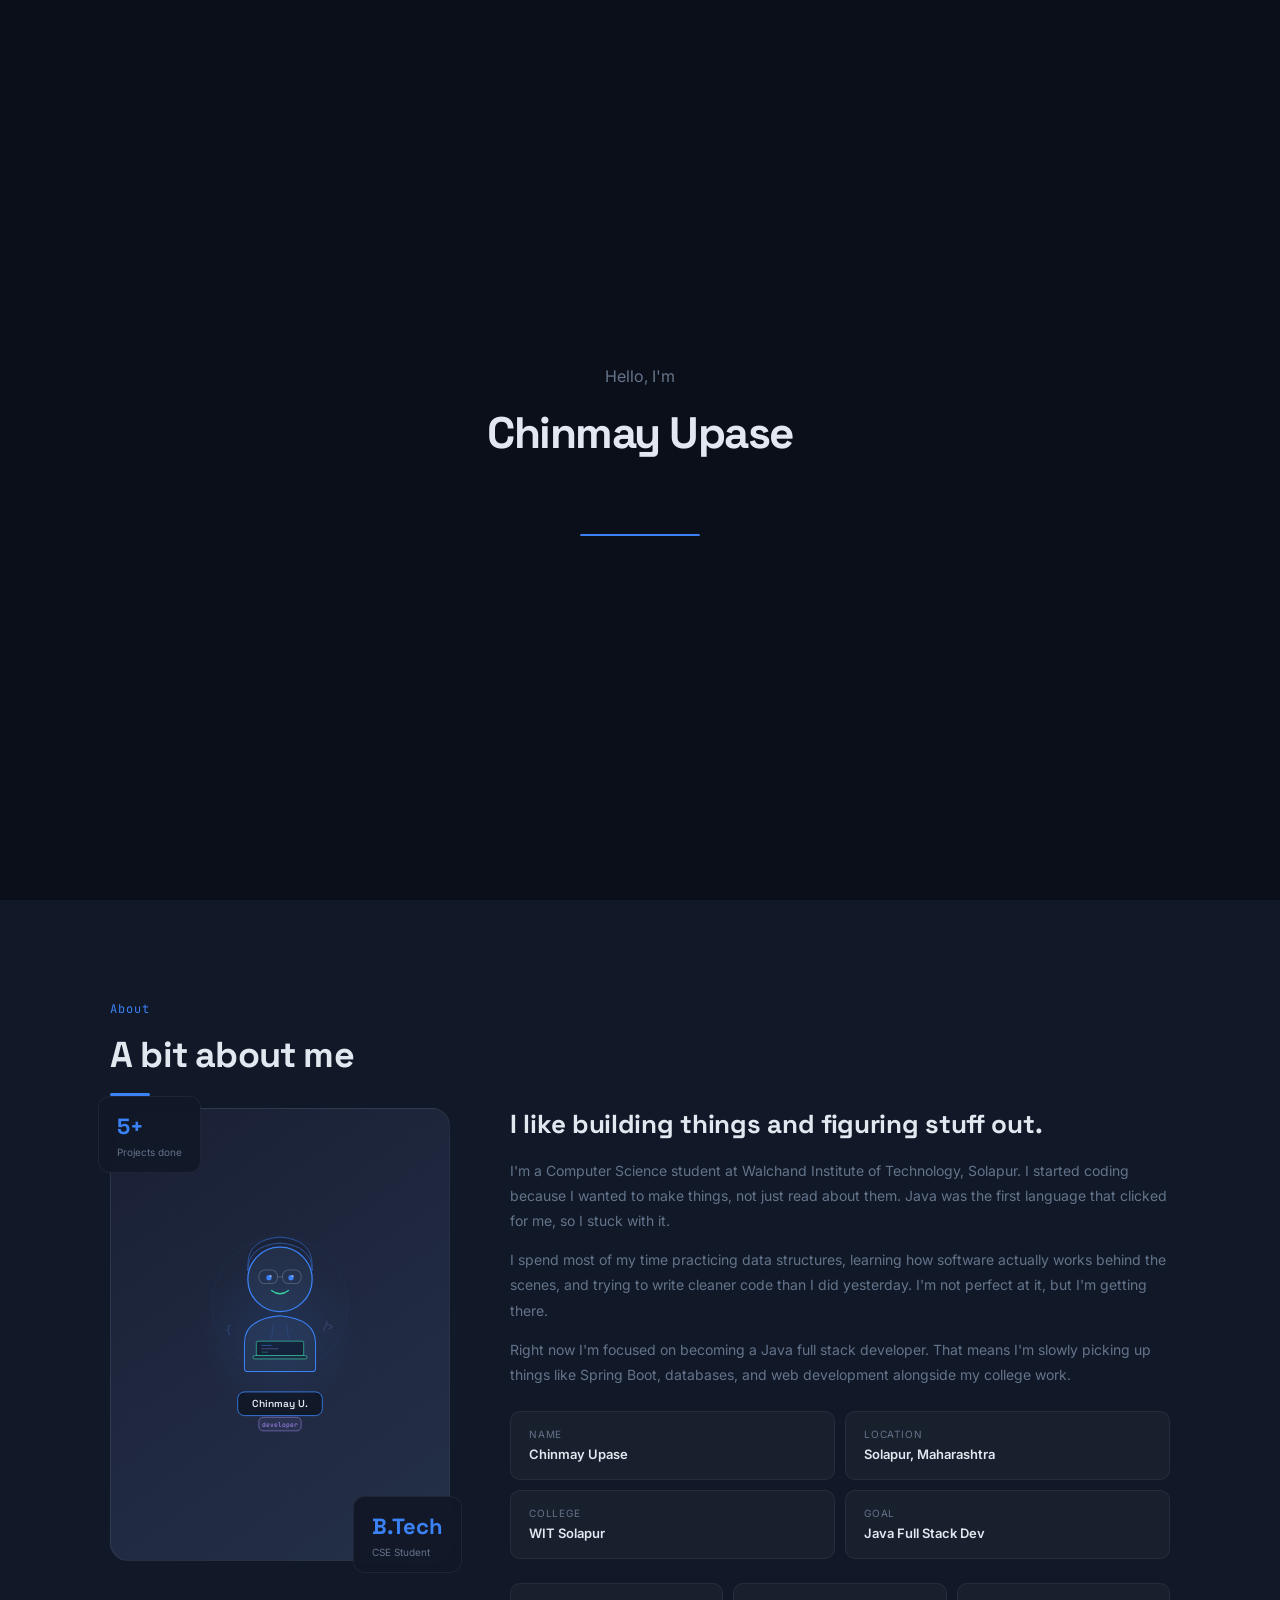
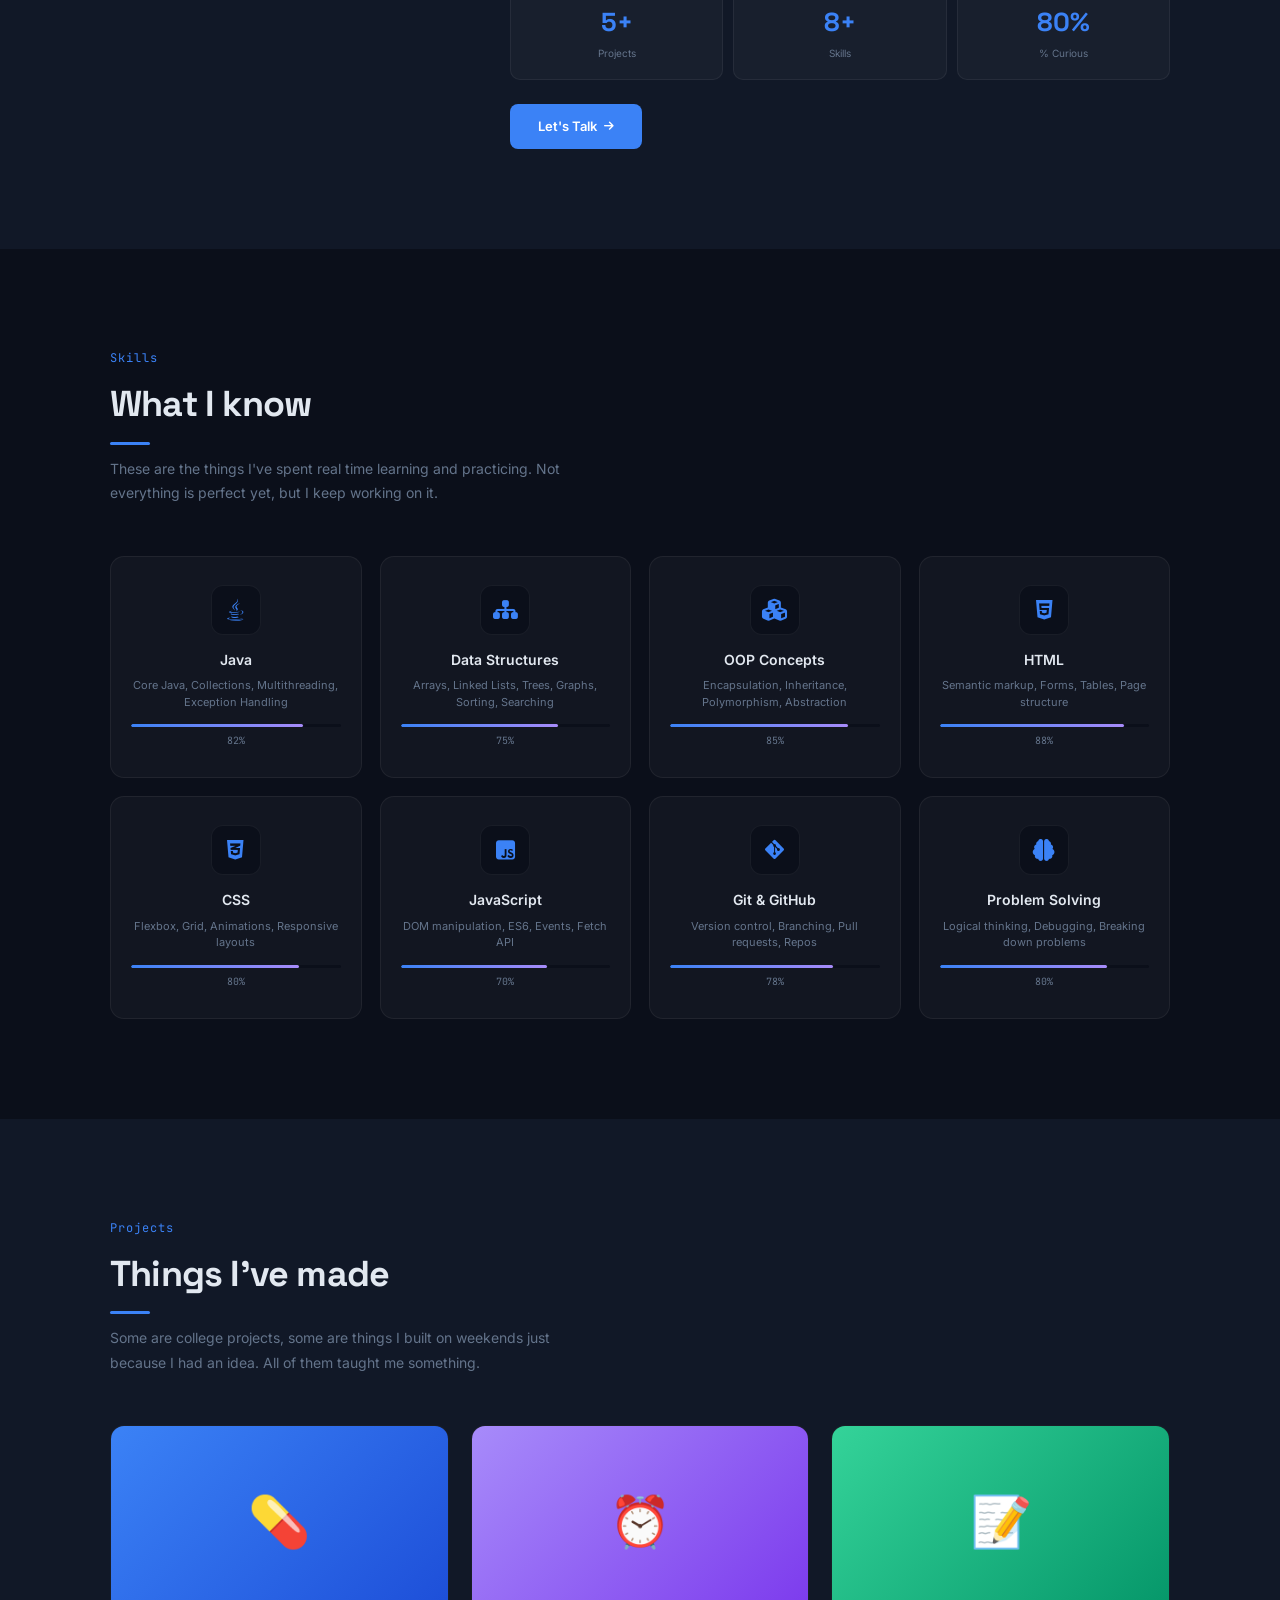
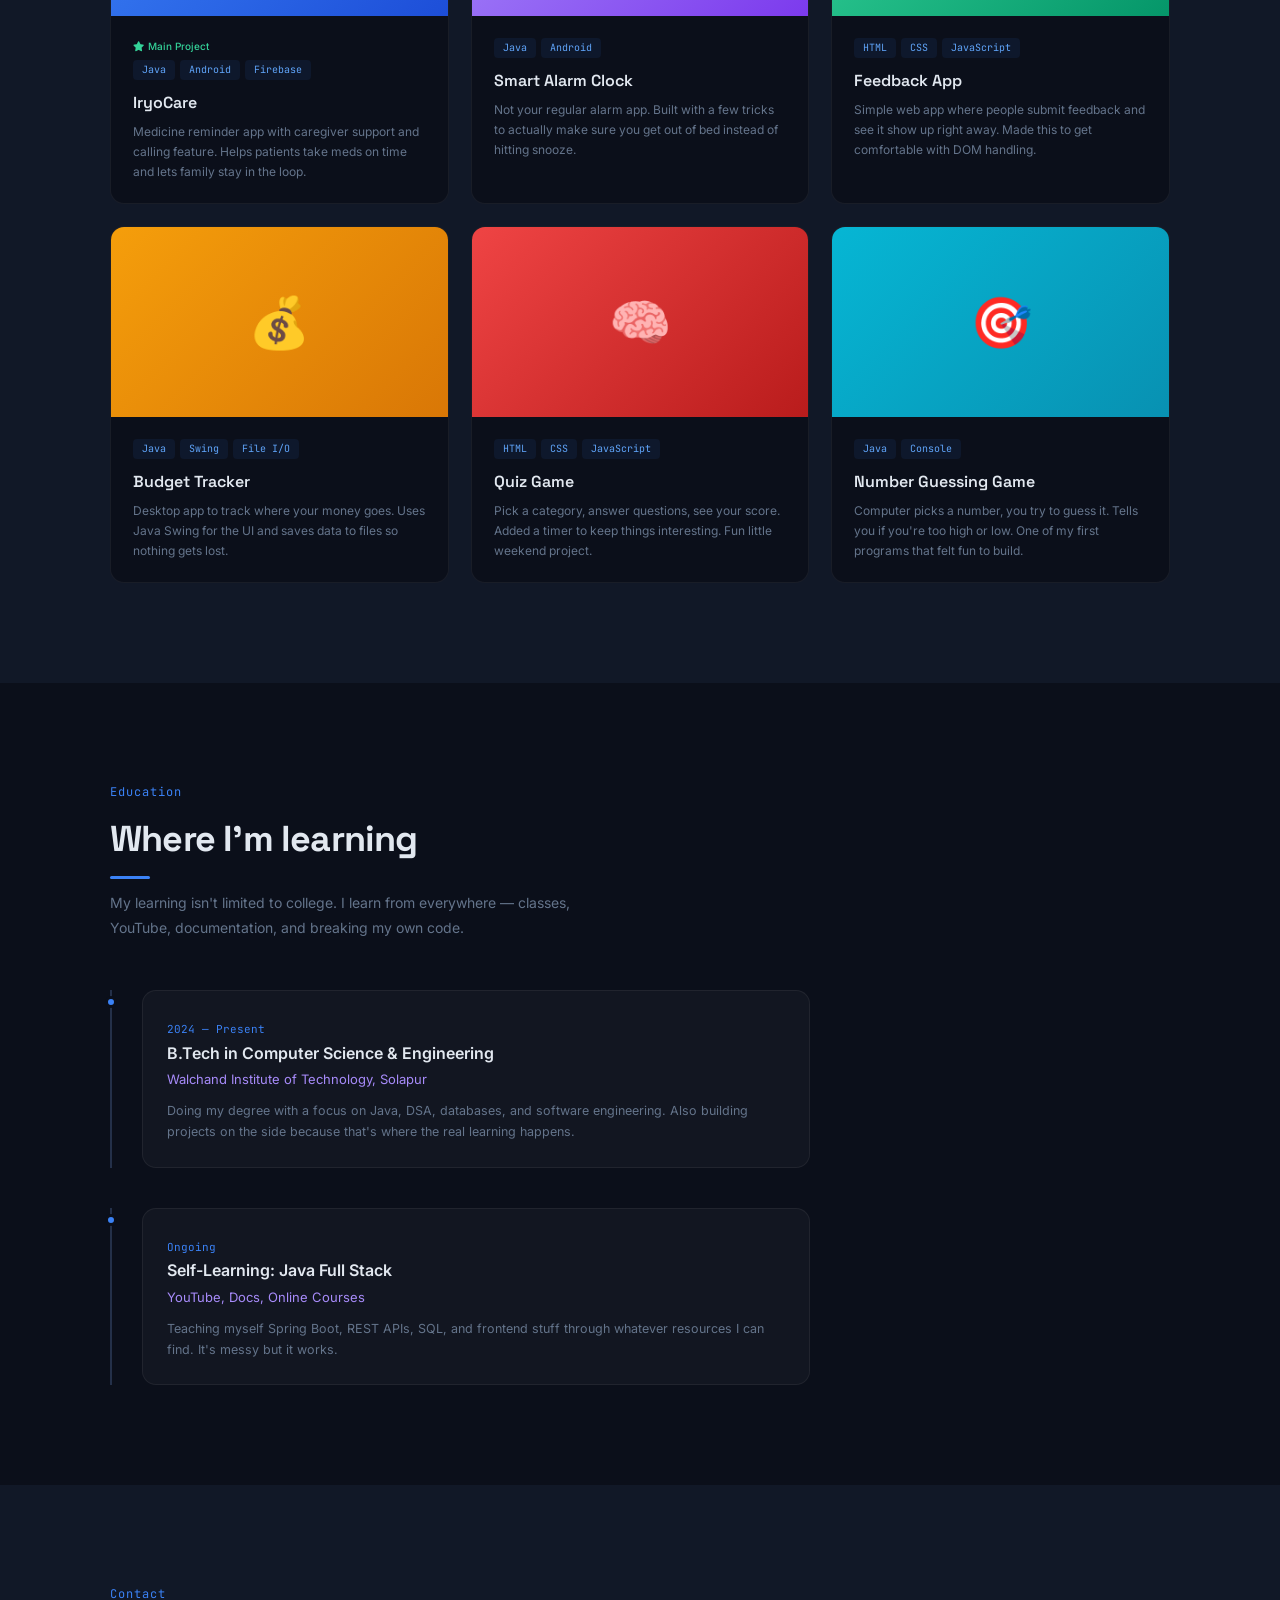
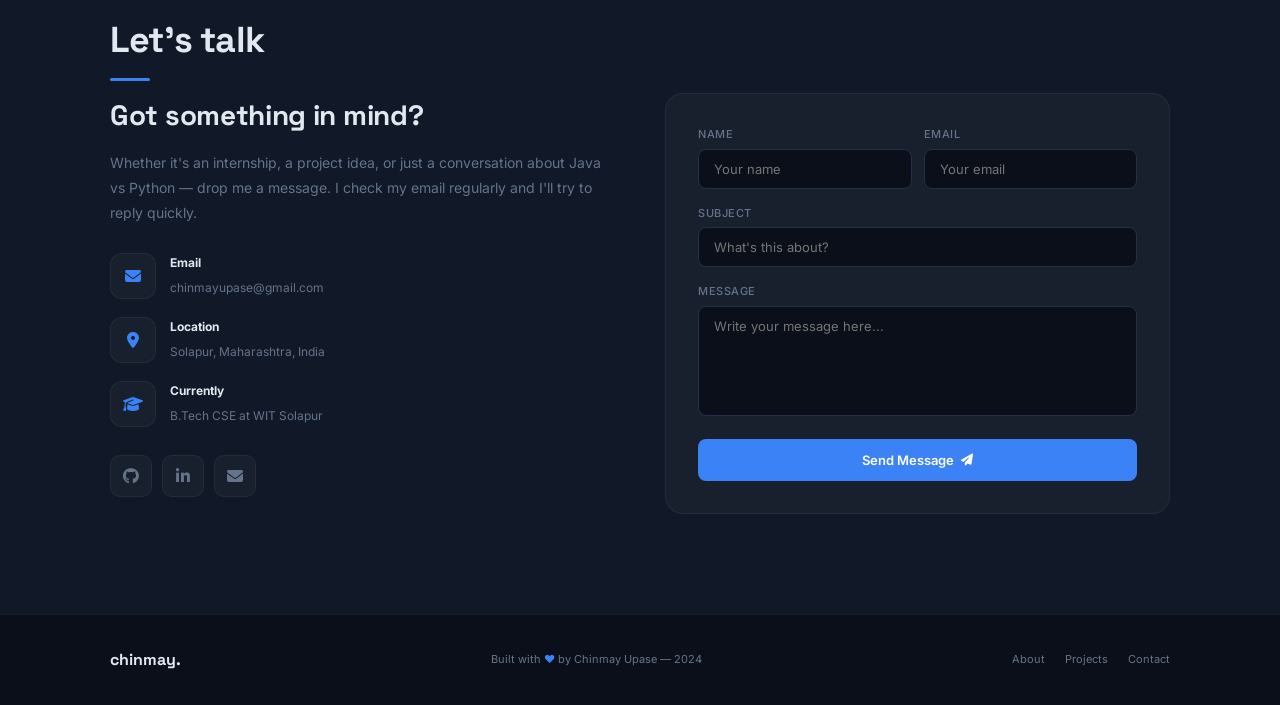
==== commit 15bb8b43: "Updated index.html" ====
--- a/index.html
+++ b/index.html
@@ -1151,7 +1151,7 @@
             <div class="section-rule fade-in"></div>
             <p class="section-desc fade-in">My learning isn't limited to college. I learn from everywhere — classes, YouTube, documentation, and breaking my own code.</p>
             <div class="edu-list">
-                <div class="edu-item fade-in"><div class="edu-box"><span class="edu-year">2022 — Present</span><h4>B.Tech in Computer Science & Engineering</h4><h5>Walchand Institute of Technology, Solapur</h5><p>Doing my degree with a focus on Java, DSA, databases, and software engineering. Also building projects on the side because that's where the real learning happens.</p></div></div>
+                <div class="edu-item fade-in"><div class="edu-box"><span class="edu-year">2024 — Present</span><h4>B.Tech in Computer Science & Engineering</h4><h5>Walchand Institute of Technology, Solapur</h5><p>Doing my degree with a focus on Java, DSA, databases, and software engineering. Also building projects on the side because that's where the real learning happens.</p></div></div>
                 <div class="edu-item fade-in"><div class="edu-box"><span class="edu-year">Ongoing</span><h4>Self-Learning: Java Full Stack</h4><h5>YouTube, Docs, Online Courses</h5><p>Teaching myself Spring Boot, REST APIs, SQL, and frontend stuff through whatever resources I can find. It's messy but it works.</p></div></div>
             </div>
         </div>
@@ -1441,4 +1441,4 @@
         });
     </script>
 </body>
-</html>+</html>
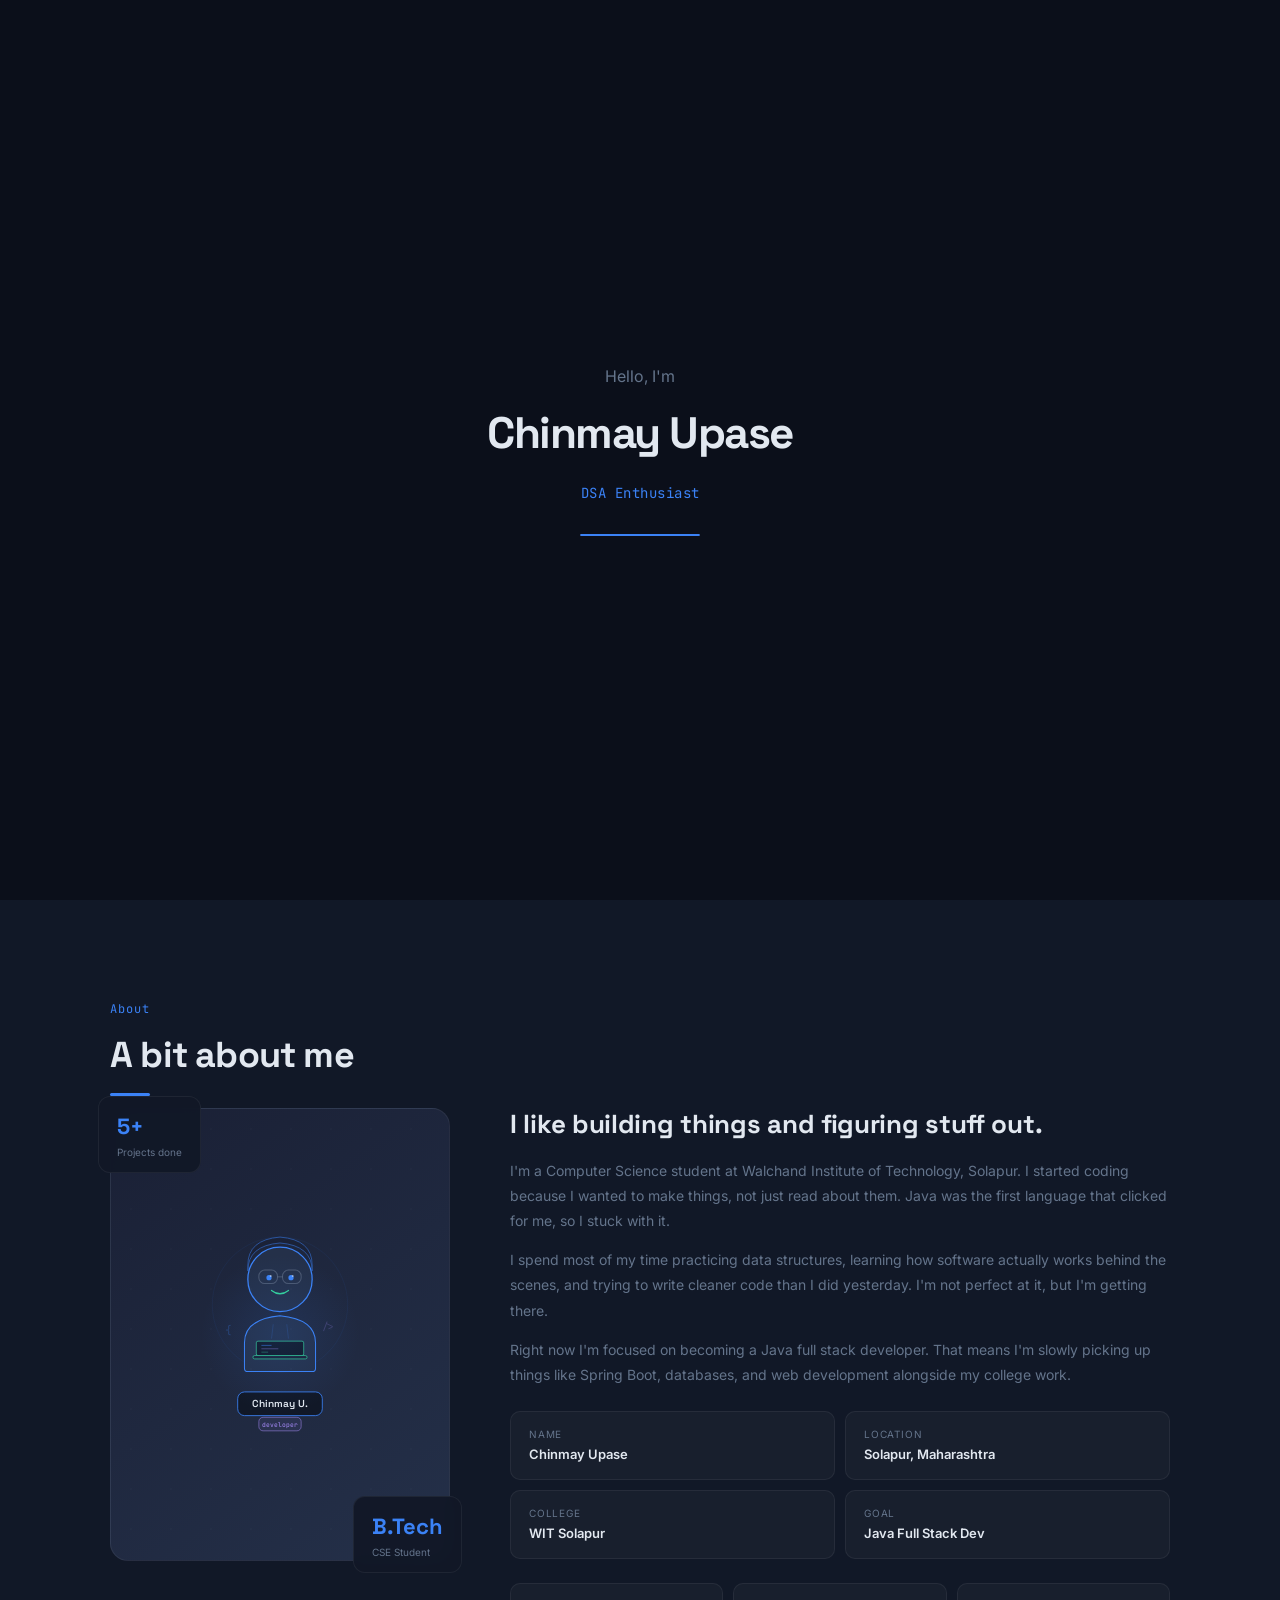
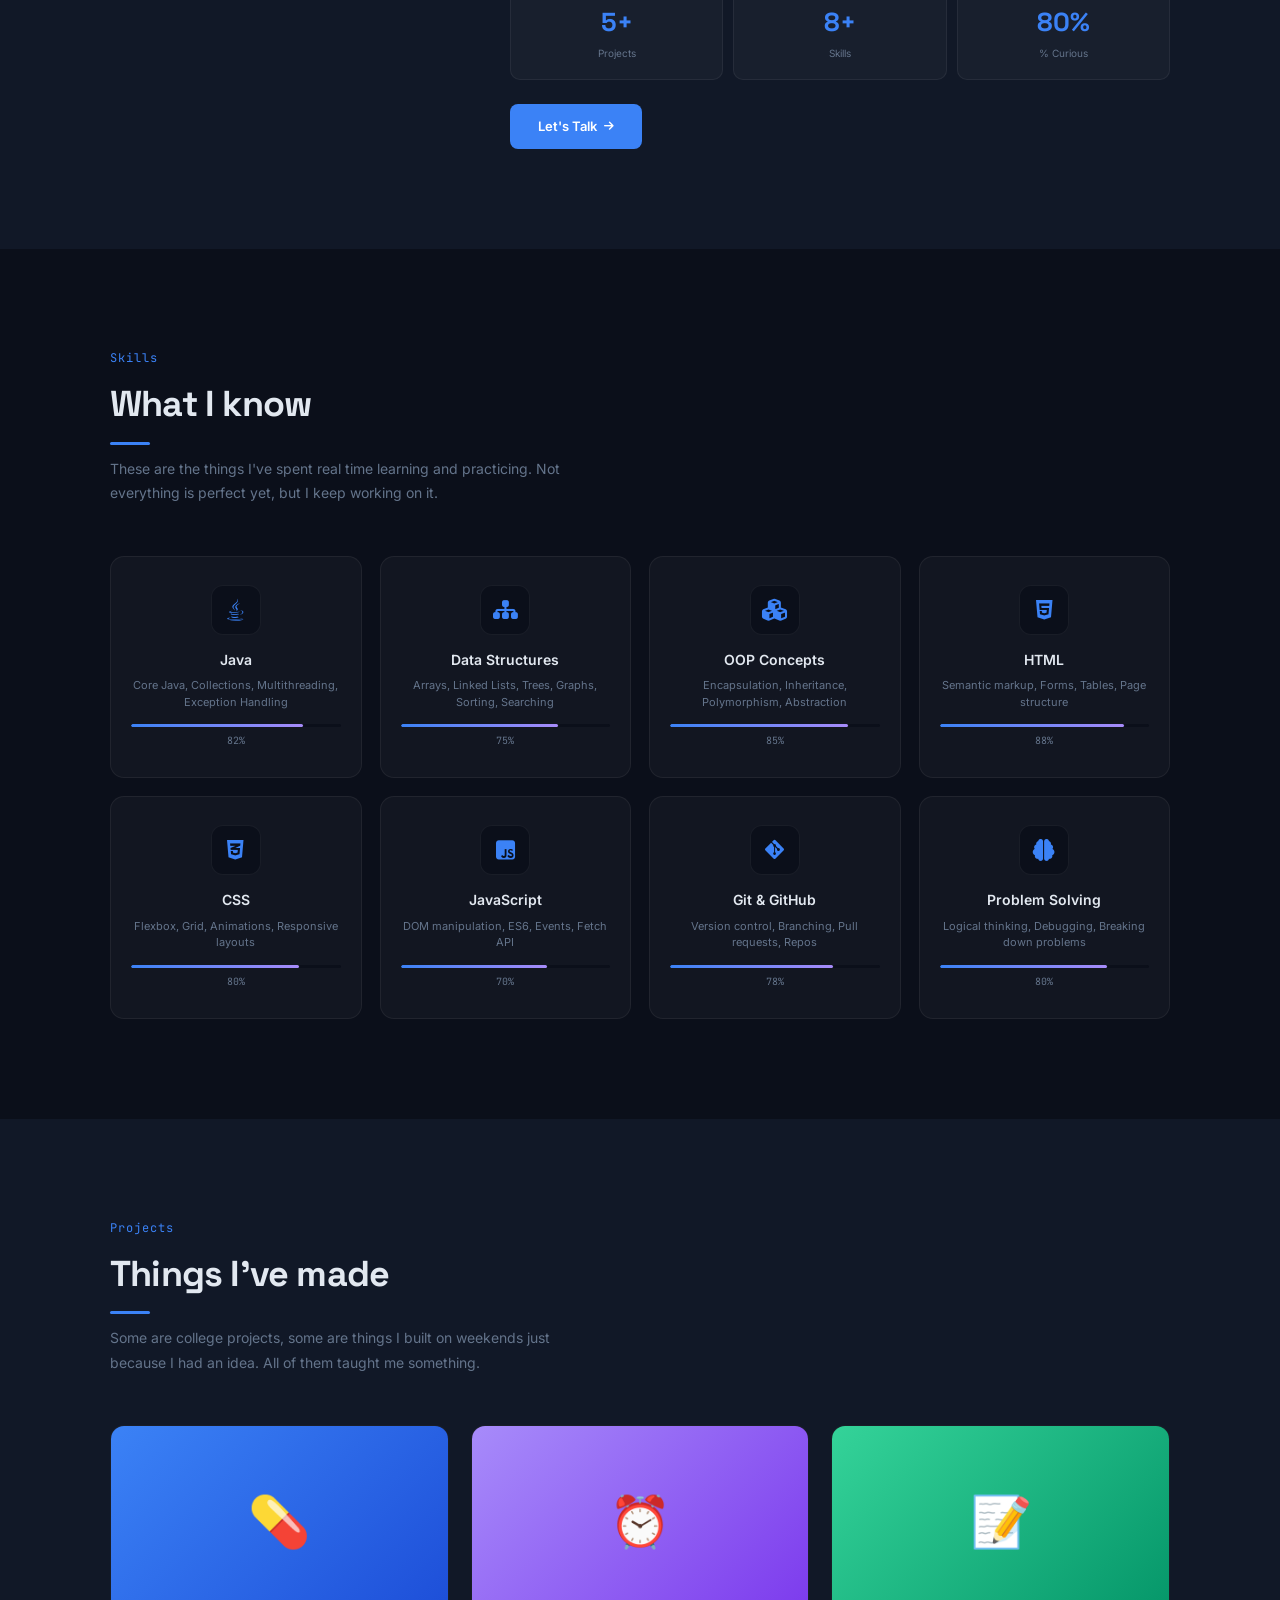
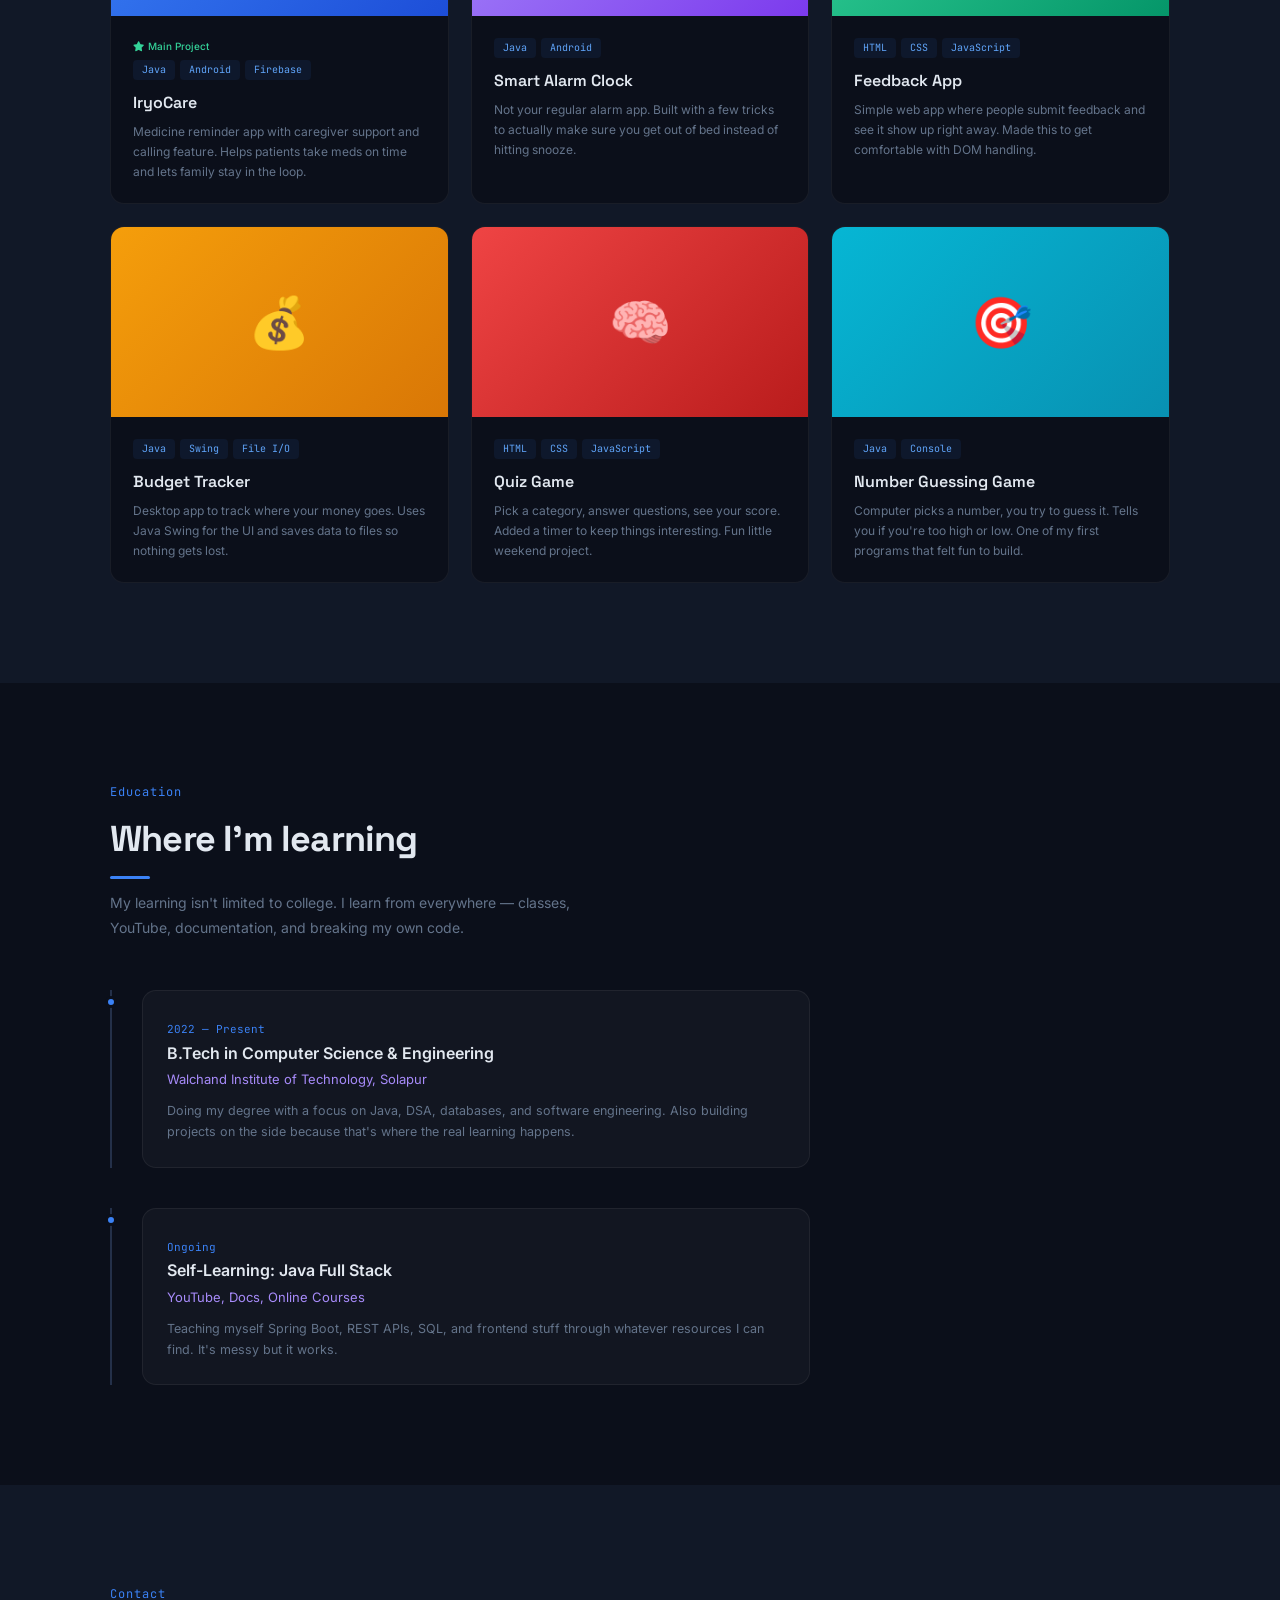
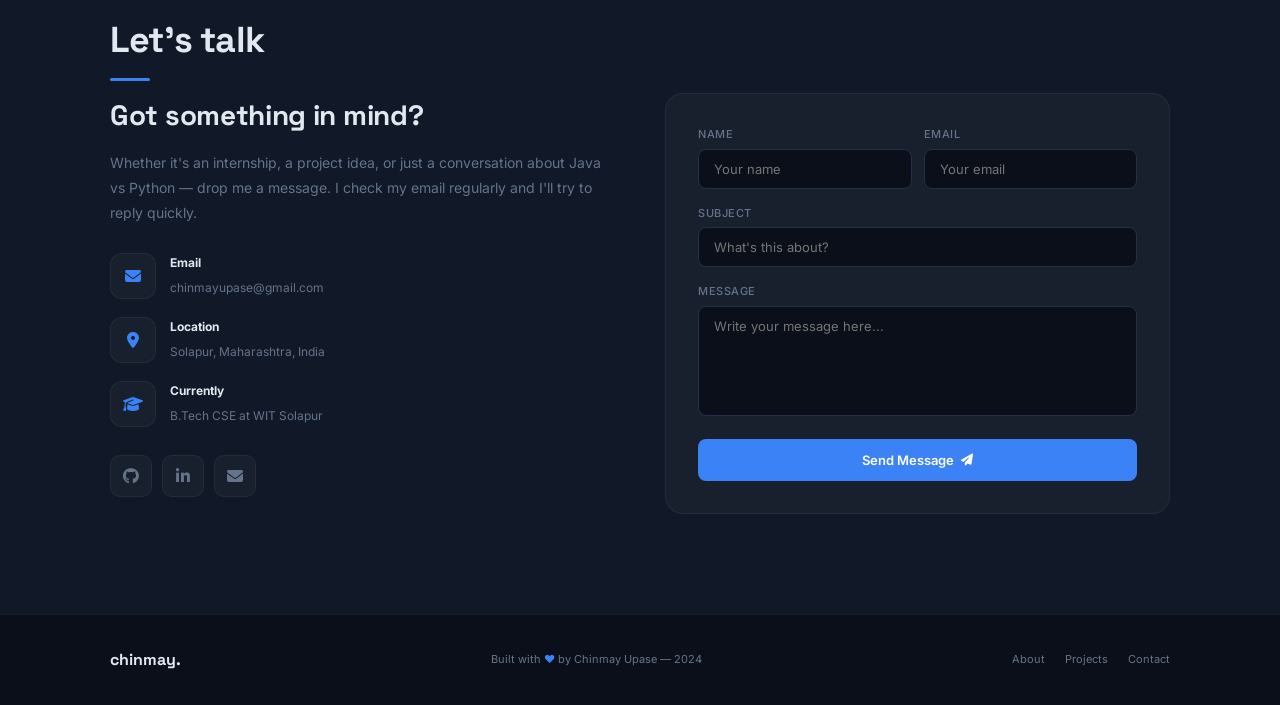
==== commit 8cdb5e75: "Refactor portfolio styling and scripts into style.css and script.js" ====
--- a/index.html
+++ b/index.html
@@ -1,1444 +1,246 @@
-<!DOCTYPE html>
-<html lang="en">
-<head>
-    <meta charset="UTF-8">
-    <meta name="viewport" content="width=device-width, initial-scale=1.0">
-    <title>Chinmay Upase — Developer</title>
-    <link href="https://fonts.googleapis.com/css2?family=Inter:wght@300;400;500;600;700;800&family=Space+Grotesk:wght@400;500;600;700&family=JetBrains+Mono:wght@400;500&display=swap" rel="stylesheet">
-    <link rel="stylesheet" href="https://cdnjs.cloudflare.com/ajax/libs/font-awesome/6.4.0/css/all.min.css">
-    <style>
-        *, *::before, *::after { margin: 0; padding: 0; box-sizing: border-box; }
-
-        :root {
-            --primary: #3b82f6;
-            --primary-light: #60a5fa;
-            --primary-dark: #2563eb;
-            --secondary: #a78bfa;
-            --accent: #34d399;
-            --dark: #0b0f1a;
-            --dark-2: #111827;
-            --dark-3: #1a2035;
-            --dark-4: #243049;
-            --text: #94a3b8;
-            --text-light: #64748b;
-            --text-bright: #e2e8f0;
-            --border: rgba(255,255,255,0.06);
-            --card: rgba(255,255,255,0.03);
-            --glow-primary: rgba(59,130,246,0.12);
-        }
-
-        html { scroll-behavior: smooth; scrollbar-width: thin; scrollbar-color: var(--dark-4) var(--dark); }
-        html::-webkit-scrollbar { width: 5px; }
-        html::-webkit-scrollbar-track { background: var(--dark); }
-        html::-webkit-scrollbar-thumb { background: var(--dark-4); border-radius: 10px; }
-
-        body {
-            font-family: 'Inter', sans-serif;
-            background: var(--dark);
-            color: var(--text);
-            overflow-x: hidden;
-            line-height: 1.6;
-        }
-
-        ::selection { background: var(--primary); color: white; }
-        a { text-decoration: none; color: inherit; }
-
-        /* ===== LOADER ===== */
-        .loader {
-            position: fixed;
-            inset: 0;
-            background: var(--dark);
-            z-index: 9999;
-            display: flex;
-            align-items: center;
-            justify-content: center;
-            transition: opacity 0.6s ease, visibility 0.6s ease;
-        }
-        .loader.hidden {
-            opacity: 0;
-            visibility: hidden;
-            pointer-events: none;
-        }
-        .loader-content {
-            text-align: center;
-        }
-        .loader-hello {
-            font-family: 'Inter', sans-serif;
-            font-size: 16px;
-            color: var(--text-light);
-            font-weight: 400;
-            margin-bottom: 8px;
-            opacity: 0;
-            transform: translateY(15px);
-            animation: loaderFadeIn 0.5s ease 0.2s forwards;
-        }
-        .loader-my-name {
-            font-family: 'Space Grotesk', sans-serif;
-            font-size: 44px;
-            font-weight: 700;
-            color: var(--text-bright);
-            letter-spacing: -1.5px;
-            margin-bottom: 12px;
-            opacity: 0;
-            transform: translateY(15px);
-            animation: loaderFadeIn 0.5s ease 0.5s forwards;
-        }
-        .loader-roles {
-            min-height: 24px;
-            margin-bottom: 28px;
-            opacity: 0;
-            transform: translateY(10px);
-            animation: loaderFadeIn 0.5s ease 0.8s forwards;
-        }
-        .loader-role {
-            font-family: 'JetBrains Mono', monospace;
-            font-size: 14px;
-            color: var(--primary);
-            letter-spacing: 0.5px;
-            display: inline-block;
-            transition: opacity 0.2s ease, transform 0.2s ease;
-        }
-        .loader-line {
-            width: 120px;
-            height: 2px;
-            background: var(--dark-4);
-            border-radius: 2px;
-            margin: 0 auto;
-            overflow: hidden;
-            opacity: 0;
-            animation: loaderFadeIn 0.4s ease 1s forwards;
-        }
-        .loader-line-fill {
-            width: 0%;
-            height: 100%;
-            background: var(--primary);
-            border-radius: 2px;
-            animation: loaderBar 2s ease 1.1s forwards;
-        }
-        @keyframes loaderFadeIn {
-            to { opacity: 1; transform: translateY(0); }
-        }
-        @keyframes loaderBar {
-            to { width: 100%; }
-        }
-
-        /* ===== PARTICLES ===== */
-        #particles {
-            position: fixed;
-            inset: 0;
-            z-index: 0;
-            pointer-events: none;
-        }
-
-        /* ===== NAV ===== */
-        .nav {
-            position: fixed;
-            top: 0; left: 0; width: 100%;
-            padding: 16px 40px;
-            display: flex;
-            justify-content: space-between;
-            align-items: center;
-            z-index: 100;
-            transition: all 0.35s ease;
-        }
-        .nav.scrolled {
-            background: rgba(11, 15, 26, 0.92);
-            backdrop-filter: blur(20px);
-            border-bottom: 1px solid var(--border);
-            padding: 12px 40px;
-        }
-        .nav-name {
-            font-family: 'Space Grotesk', sans-serif;
-            font-size: 20px;
-            font-weight: 700;
-            color: var(--text-bright);
-            letter-spacing: -0.3px;
-            display: flex;
-            align-items: center;
-            gap: 6px;
-        }
-        .nav-dot {
-            width: 8px; height: 8px;
-            background: var(--primary);
-            border-radius: 50%;
-            animation: dotPulse 2s ease-in-out infinite;
-        }
-        @keyframes dotPulse {
-            0%,100% { transform: scale(1); opacity: 1; }
-            50% { transform: scale(1.3); opacity: 0.6; }
-        }
-        .nav-menu {
-            display: flex;
-            list-style: none;
-            gap: 28px;
-            align-items: center;
-        }
-        .nav-menu a {
-            font-size: 13px;
-            font-weight: 500;
-            color: var(--text-light);
-            transition: color 0.25s ease;
-            letter-spacing: 0.3px;
-            position: relative;
-        }
-        .nav-menu a::after {
-            content: '';
-            position: absolute;
-            bottom: -3px; left: 0;
-            width: 0; height: 2px;
-            background: var(--primary);
-            transition: width 0.3s ease;
-            border-radius: 2px;
-        }
-        .nav-menu a:hover::after { width: 100%; }
-        .nav-menu a:hover { color: var(--text-bright); }
-        .nav-menu .hire-btn {
-            padding: 8px 22px;
-            background: var(--primary);
-            color: white;
-            border-radius: 8px;
-            font-weight: 600;
-            font-size: 12px;
-            transition: all 0.3s ease;
-        }
-        .nav-menu .hire-btn::after { display: none; }
-        .nav-menu .hire-btn:hover {
-            transform: translateY(-2px);
-            box-shadow: 0 8px 24px rgba(59,130,246,0.3);
-        }
-        .menu-toggle {
-            display: none;
-            background: none;
-            border: none;
-            cursor: pointer;
-            padding: 4px;
-            z-index: 101;
-        }
-        .menu-toggle span {
-            display: block;
-            width: 24px; height: 2px;
-            background: var(--text-bright);
-            margin: 5px 0;
-            transition: all 0.3s ease;
-            border-radius: 2px;
-        }
-        .menu-toggle.open span:nth-child(1) { transform: rotate(45deg) translate(4px,5px); }
-        .menu-toggle.open span:nth-child(2) { opacity: 0; }
-        .menu-toggle.open span:nth-child(3) { transform: rotate(-45deg) translate(4px,-5px); }
-
-        /* ===== HERO ===== */
-        .hero {
-            min-height: 100vh;
-            display: flex;
-            align-items: center;
-            padding: 120px 40px 80px;
-            position: relative;
-            overflow: hidden;
-        }
-        .hero-glow {
-            position: absolute;
-            border-radius: 50%;
-            filter: blur(90px);
-            pointer-events: none;
-        }
-        .hero-glow-1 {
-            width: 400px; height: 400px;
-            background: var(--primary);
-            opacity: 0.06;
-            top: -100px; right: -50px;
-            animation: glowFloat1 10s ease-in-out infinite;
-        }
-        .hero-glow-2 {
-            width: 300px; height: 300px;
-            background: var(--secondary);
-            opacity: 0.05;
-            bottom: -80px; left: -60px;
-            animation: glowFloat2 12s ease-in-out infinite;
-        }
-        @keyframes glowFloat1 {
-            0%,100% { transform: translate(0,0); }
-            50% { transform: translate(-30px,30px); }
-        }
-        @keyframes glowFloat2 {
-            0%,100% { transform: translate(0,0); }
-            50% { transform: translate(40px,-20px); }
-        }
-        .hero-inner {
-            max-width: 640px;
-            position: relative;
-            z-index: 2;
-        }
-        .hero-tag {
-            display: inline-flex;
-            align-items: center;
-            gap: 8px;
-            font-size: 13px;
-            color: var(--text-light);
-            margin-bottom: 22px;
-            padding: 6px 16px;
-            background: var(--card);
-            border: 1px solid var(--border);
-            border-radius: 6px;
-            animation: fadeUp 0.7s ease 0.3s both;
-        }
-        .hero-tag .status-dot {
-            width: 7px; height: 7px;
-            background: var(--accent);
-            border-radius: 50%;
-            animation: blink 1.5s infinite;
-        }
-        @keyframes blink {
-            0%,100% { opacity: 1; }
-            50% { opacity: 0.3; }
-        }
-        .hero-name {
-            font-family: 'Space Grotesk', sans-serif;
-            font-size: 60px;
-            font-weight: 700;
-            color: var(--text-bright);
-            line-height: 1.08;
-            letter-spacing: -2px;
-            margin-bottom: 12px;
-            animation: fadeUp 0.7s ease 0.5s both;
-        }
-        .hero-name .hl {
-            color: var(--primary);
-            position: relative;
-        }
-        .hero-name .hl::after {
-            content: '';
-            position: absolute;
-            bottom: 3px; left: 0;
-            width: 100%; height: 5px;
-            background: var(--primary);
-            opacity: 0.15;
-            border-radius: 3px;
-        }
-        .hero-role {
-            font-size: 20px;
-            color: var(--secondary);
-            font-weight: 500;
-            margin-bottom: 20px;
-            min-height: 30px;
-            animation: fadeUp 0.7s ease 0.7s both;
-        }
-        .hero-desc {
-            font-size: 15px;
-            color: var(--text-light);
-            line-height: 1.8;
-            margin-bottom: 32px;
-            max-width: 480px;
-            animation: fadeUp 0.7s ease 0.9s both;
-        }
-        .hero-buttons {
-            display: flex;
-            gap: 12px;
-            flex-wrap: wrap;
-            animation: fadeUp 0.7s ease 1.1s both;
-        }
-        .btn {
-            padding: 12px 28px;
-            font-size: 13px;
-            font-weight: 600;
-            border-radius: 8px;
-            transition: all 0.3s ease;
-            display: inline-flex;
-            align-items: center;
-            gap: 7px;
-            border: none;
-            cursor: pointer;
-            font-family: 'Inter', sans-serif;
-            position: relative;
-            overflow: hidden;
-        }
-        .btn-primary {
-            background: var(--primary);
-            color: white;
-        }
-        .btn-primary::before {
-            content: '';
-            position: absolute;
-            inset: 0;
-            background: linear-gradient(90deg, transparent, rgba(255,255,255,0.12), transparent);
-            transform: translateX(-100%);
-            transition: transform 0.5s ease;
-        }
-        .btn-primary:hover::before { transform: translateX(100%); }
-        .btn-primary:hover {
-            transform: translateY(-2px);
-            box-shadow: 0 10px 30px rgba(59,130,246,0.3);
-        }
-        .btn-ghost {
-            background: transparent;
-            color: var(--text);
-            border: 1px solid var(--dark-4);
-        }
-        .btn-ghost:hover {
-            border-color: var(--primary);
-            color: var(--primary);
-            transform: translateY(-2px);
-        }
-        .hero-socials {
-            display: flex;
-            gap: 12px;
-            margin-top: 36px;
-            animation: fadeUp 0.7s ease 1.3s both;
-        }
-        .hero-socials a {
-            width: 40px; height: 40px;
-            border-radius: 10px;
-            border: 1px solid var(--border);
-            display: flex;
-            align-items: center;
-            justify-content: center;
-            color: var(--text-light);
-            font-size: 16px;
-            transition: all 0.3s ease;
-        }
-        .hero-socials a:hover {
-            color: var(--primary);
-            border-color: var(--primary);
-            transform: translateY(-3px);
-            box-shadow: 0 6px 20px rgba(59,130,246,0.15);
-        }
-        .hero-tech {
-            position: absolute;
-            bottom: 50px; left: 40px;
-            display: flex;
-            gap: 20px;
-            align-items: center;
-            animation: fadeUp 0.7s ease 1.5s both;
-            z-index: 2;
-        }
-        .hero-tech span {
-            font-size: 11px;
-            color: var(--text-light);
-            letter-spacing: 1.5px;
-            text-transform: uppercase;
-        }
-        .hero-tech-icons { display: flex; gap: 14px; }
-        .hero-tech-icons i {
-            font-size: 18px;
-            color: var(--dark-4);
-            transition: all 0.3s ease;
-        }
-        .hero-tech-icons i:hover {
-            color: var(--primary);
-            transform: translateY(-3px);
-        }
-
-        /* Hero 3D */
-        .hero-3d {
-            position: absolute;
-            right: 80px;
-            top: 50%;
-            transform: translateY(-50%);
-            z-index: 1;
-        }
-        .hero-3d-box {
-            width: 380px; height: 380px;
-            position: relative;
-            transform-style: preserve-3d;
-            transition: transform 0.3s ease;
-        }
-        .orbit {
-            position: absolute;
-            border: 1.5px solid;
-            border-radius: 50%;
-            top: 50%; left: 50%;
-            transform-style: preserve-3d;
-        }
-        .orbit:nth-child(1) {
-            width: 220px; height: 220px;
-            margin: -110px 0 0 -110px;
-            border-color: rgba(59,130,246,0.12);
-            animation: orbitSpin 10s linear infinite;
-        }
-        .orbit:nth-child(2) {
-            width: 290px; height: 290px;
-            margin: -145px 0 0 -145px;
-            border-color: rgba(167,139,250,0.08);
-            animation: orbitSpin 14s linear infinite reverse;
-        }
-        .orbit:nth-child(3) {
-            width: 360px; height: 360px;
-            margin: -180px 0 0 -180px;
-            border-color: rgba(52,211,153,0.06);
-            animation: orbitSpin 18s linear infinite;
-        }
-        @keyframes orbitSpin { to { transform: rotateX(65deg) rotateZ(360deg); } }
-        .orbit-dot {
-            position: absolute;
-            width: 7px; height: 7px;
-            border-radius: 50%;
-        }
-        .orbit:nth-child(1) .orbit-dot { background: var(--primary); top: -3px; left: 50%; box-shadow: 0 0 12px var(--primary); }
-        .orbit:nth-child(2) .orbit-dot { background: var(--secondary); top: 50%; right: -3px; box-shadow: 0 0 12px var(--secondary); }
-        .orbit:nth-child(3) .orbit-dot { background: var(--accent); bottom: -3px; left: 50%; box-shadow: 0 0 12px var(--accent); }
-        .hero-core {
-            position: absolute;
-            top: 50%; left: 50%;
-            width: 70px; height: 70px;
-            margin: -35px 0 0 -35px;
-            display: flex;
-            align-items: center;
-            justify-content: center;
-            font-family: 'Space Grotesk', sans-serif;
-            font-size: 22px;
-            font-weight: 700;
-            color: var(--primary);
-            background: radial-gradient(circle, var(--glow-primary), transparent 70%);
-            border-radius: 50%;
-            animation: corePulse 3s ease-in-out infinite;
-        }
-        @keyframes corePulse {
-            0%,100% { transform: scale(1); }
-            50% { transform: scale(1.12); }
-        }
-        .hero-scroll {
-            position: absolute;
-            bottom: 50px; right: 40px;
-            display: flex;
-            align-items: center;
-            gap: 10px;
-            animation: fadeUp 0.7s ease 1.7s both;
-            z-index: 2;
-        }
-        .hero-scroll span {
-            font-size: 10px;
-            letter-spacing: 2px;
-            text-transform: uppercase;
-            color: var(--text-light);
-            writing-mode: vertical-rl;
-        }
-        .scroll-mouse {
-            width: 18px; height: 30px;
-            border: 1.5px solid var(--dark-4);
-            border-radius: 10px;
-            position: relative;
-        }
-        .scroll-mouse::after {
-            content: '';
-            position: absolute;
-            top: 5px; left: 50%;
-            transform: translateX(-50%);
-            width: 2px; height: 6px;
-            background: var(--primary);
-            border-radius: 2px;
-            animation: scrollAnim 1.8s ease-in-out infinite;
-        }
-        @keyframes scrollAnim {
-            0%,100% { top: 5px; opacity: 1; }
-            50% { top: 16px; opacity: 0.2; }
-        }
-        @keyframes fadeUp {
-            from { opacity: 0; transform: translateY(25px); }
-            to { opacity: 1; transform: translateY(0); }
-        }
-
-        /* ===== SECTIONS ===== */
-        section { padding: 100px 40px; position: relative; z-index: 1; }
-        .alt-bg { background: var(--dark-2); }
-        .container { max-width: 1060px; margin: 0 auto; }
-
-        .section-label {
-            font-family: 'JetBrains Mono', monospace;
-            font-size: 12px; color: var(--primary);
-            letter-spacing: 1px; margin-bottom: 8px; display: block;
-        }
-        .section-heading {
-            font-family: 'Space Grotesk', sans-serif;
-            font-size: 36px; font-weight: 700;
-            color: var(--text-bright);
-            letter-spacing: -0.8px; margin-bottom: 8px;
-        }
-        .section-rule {
-            width: 40px; height: 3px;
-            background: var(--primary);
-            border-radius: 3px; margin-bottom: 12px;
-        }
-        .section-desc {
-            font-size: 14px; color: var(--text-light);
-            max-width: 480px; margin-bottom: 50px; line-height: 1.75;
-        }
-
-        /* ===== ABOUT ===== */
-        .about-grid {
-            display: grid;
-            grid-template-columns: 340px 1fr;
-            gap: 60px; align-items: start;
-        }
-        .about-photo { position: relative; }
-        .about-card {
-            width: 100%; aspect-ratio: 3/4;
-            background: linear-gradient(145deg, var(--dark-3), var(--dark-4));
-            border-radius: 18px;
-            border: 1px solid var(--border);
-            overflow: hidden;
-            display: flex; align-items: center; justify-content: center;
-            position: relative;
-        }
-        .avatar-wrap {
-            width: 100%; height: 100%;
-            display: flex; align-items: center; justify-content: center;
-            position: relative;
-        }
-        .avatar-pattern {
-            position: absolute; inset: 0; opacity: 0.02;
-            background-image: url("data:image/svg+xml,%3Csvg width='40' height='40' viewBox='0 0 40 40' xmlns='http://www.w3.org/2000/svg'%3E%3Cg fill='%23ffffff'%3E%3Ccircle cx='20' cy='20' r='1'/%3E%3C/g%3E%3C/svg%3E");
-        }
-        .avatar-glow {
-            position: absolute;
-            top: 50%; left: 50%;
-            transform: translate(-50%,-50%);
-            width: 160px; height: 160px;
-            background: radial-gradient(circle, var(--glow-primary), transparent 70%);
-            border-radius: 50%;
-            animation: corePulse 5s ease-in-out infinite;
-        }
-        .about-tag {
-            position: absolute;
-            background: rgba(17,24,39,0.94);
-            border: 1px solid var(--border);
-            border-radius: 12px;
-            padding: 12px 18px; z-index: 3;
-            backdrop-filter: blur(8px);
-        }
-        .about-tag-top { top: -12px; left: -12px; animation: tagFloat 4s ease-in-out infinite; }
-        .about-tag-bottom { bottom: -12px; right: -12px; animation: tagFloat 4s ease-in-out infinite 2s; }
-        @keyframes tagFloat {
-            0%,100% { transform: translateY(0); }
-            50% { transform: translateY(-6px); }
-        }
-        .about-tag .val {
-            font-family: 'Space Grotesk', sans-serif;
-            font-size: 22px; font-weight: 700; color: var(--primary);
-        }
-        .about-tag .lbl { font-size: 10px; color: var(--text-light); }
-
-        .about-body h3 {
-            font-family: 'Space Grotesk', sans-serif;
-            font-size: 26px; font-weight: 700;
-            color: var(--text-bright);
-            margin-bottom: 16px;
-            letter-spacing: -0.3px; line-height: 1.3;
-        }
-        .about-body p {
-            font-size: 14px; color: var(--text-light);
-            line-height: 1.8; margin-bottom: 14px;
-        }
-
-        .detail-grid {
-            display: grid; grid-template-columns: 1fr 1fr;
-            gap: 10px; margin: 24px 0;
-        }
-        .detail-box {
-            padding: 14px 18px;
-            background: var(--card);
-            border: 1px solid var(--border);
-            border-radius: 10px;
-            transition: all 0.3s ease;
-        }
-        .detail-box:hover {
-            border-color: rgba(59,130,246,0.2);
-            transform: translateY(-2px);
-        }
-        .detail-box .dl {
-            font-size: 10px; color: var(--text-light);
-            text-transform: uppercase; letter-spacing: 0.8px; margin-bottom: 2px;
-        }
-        .detail-box .dv { font-size: 13px; color: var(--text-bright); font-weight: 600; }
-
-        .num-row {
-            display: grid; grid-template-columns: repeat(3,1fr);
-            gap: 10px; margin: 20px 0 24px;
-        }
-        .num-box {
-            text-align: center; padding: 18px 8px;
-            background: var(--card);
-            border: 1px solid var(--border);
-            border-radius: 10px;
-            transition: all 0.3s ease;
-        }
-        .num-box:hover {
-            border-color: rgba(59,130,246,0.2);
-            transform: translateY(-3px);
-        }
-        .num-box .n {
-            font-family: 'Space Grotesk', sans-serif;
-            font-size: 26px; font-weight: 700; color: var(--primary);
-        }
-        .num-box .l { font-size: 10px; color: var(--text-light); margin-top: 2px; }
-
-        /* ===== SKILLS ===== */
-        .skills-grid { display: grid; grid-template-columns: repeat(4,1fr); gap: 18px; }
-        .s-card {
-            background: var(--card);
-            border: 1px solid var(--border);
-            border-radius: 14px;
-            padding: 28px 20px;
-            text-align: center;
-            transition: all 0.4s ease;
-            position: relative; overflow: hidden;
-        }
-        .s-card::after {
-            content: '';
-            position: absolute; bottom: 0; left: 0;
-            width: 100%; height: 2px;
-            background: linear-gradient(90deg, var(--primary), var(--secondary));
-            transform: scaleX(0); transform-origin: left;
-            transition: transform 0.4s ease;
-        }
-        .s-card:hover::after { transform: scaleX(1); }
-        .s-card:hover {
-            border-color: rgba(59,130,246,0.2);
-            transform: translateY(-6px);
-            box-shadow: 0 14px 40px rgba(0,0,0,0.25);
-        }
-        .s-icon {
-            width: 50px; height: 50px;
-            margin: 0 auto 14px;
-            background: var(--dark);
-            border: 1px solid var(--border);
-            border-radius: 12px;
-            display: flex; align-items: center; justify-content: center;
-            font-size: 22px; color: var(--primary);
-            transition: all 0.4s ease;
-        }
-        .s-card:hover .s-icon {
-            background: var(--primary); color: white;
-            border-color: var(--primary);
-            transform: rotateY(180deg);
-        }
-        .s-card h4 { font-size: 14px; color: var(--text-bright); font-weight: 600; margin-bottom: 6px; }
-        .s-card p { font-size: 11px; color: var(--text-light); line-height: 1.5; margin-bottom: 14px; }
-        .s-bar { width: 100%; height: 3px; background: var(--dark); border-radius: 3px; overflow: hidden; }
-        .s-bar-fill {
-            height: 100%;
-            background: linear-gradient(90deg, var(--primary), var(--secondary));
-            border-radius: 3px; width: 0;
-            transition: width 1.3s ease;
-        }
-        .s-pct { font-family: 'JetBrains Mono', monospace; font-size: 10px; color: var(--text-light); margin-top: 6px; }
-
-        /* ===== PROJECTS ===== */
-        .projects-grid { display: grid; grid-template-columns: repeat(3,1fr); gap: 22px; }
-        .p-card {
-            background: var(--dark);
-            border: 1px solid var(--border);
-            border-radius: 14px; overflow: hidden;
-            transition: all 0.4s ease;
-        }
-        .p-card:hover {
-            transform: translateY(-6px);
-            box-shadow: 0 18px 45px rgba(0,0,0,0.3);
-            border-color: rgba(59,130,246,0.15);
-        }
-        .p-thumb { height: 190px; position: relative; overflow: hidden; }
-        .p-thumb-bg {
-            width: 100%; height: 100%;
-            display: flex; align-items: center; justify-content: center;
-            font-size: 50px;
-            transition: transform 0.5s ease;
-        }
-        .p-card:hover .p-thumb-bg { transform: scale(1.08); }
-        .p-overlay {
-            position: absolute; inset: 0;
-            background: linear-gradient(to bottom, transparent 30%, rgba(11,15,26,0.92));
-            display: flex; align-items: flex-end; padding: 16px;
-            opacity: 0; transition: opacity 0.35s ease;
-        }
-        .p-card:hover .p-overlay { opacity: 1; }
-        .p-link {
-            width: 34px; height: 34px;
-            border-radius: 8px;
-            background: var(--dark-3);
-            border: 1px solid var(--border);
-            display: flex; align-items: center; justify-content: center;
-            color: var(--text); font-size: 13px;
-            transition: all 0.25s ease;
-        }
-        .p-link:hover {
-            background: var(--primary); color: white;
-            border-color: var(--primary); transform: scale(1.1);
-        }
-        .p-body { padding: 22px; }
-        .p-tags { display: flex; gap: 5px; flex-wrap: wrap; margin-bottom: 10px; }
-        .p-tag {
-            padding: 2px 9px; font-size: 10px; border-radius: 4px;
-            background: rgba(59,130,246,0.08); color: var(--primary-light);
-            font-family: 'JetBrains Mono', monospace;
-        }
-        .p-body h3 {
-            font-family: 'Space Grotesk', sans-serif;
-            font-size: 16px; color: var(--text-bright);
-            font-weight: 600; margin-bottom: 6px;
-            transition: color 0.25s ease;
-        }
-        .p-card:hover .p-body h3 { color: var(--primary); }
-        .p-body p { font-size: 12px; color: var(--text-light); line-height: 1.65; }
-        .p-featured {
-            font-size: 10px; color: var(--accent); font-weight: 500;
-            margin-bottom: 6px; display: flex; align-items: center; gap: 4px;
-        }
-
-        /* ===== EDUCATION ===== */
-        .edu-list { max-width: 700px; }
-        .edu-item {
-            position: relative; padding-left: 30px; margin-bottom: 40px;
-            border-left: 2px solid var(--dark-4);
-        }
-        .edu-item:last-child { margin-bottom: 0; }
-        .edu-item::before {
-            content: ''; position: absolute; left: -7px; top: 6px;
-            width: 12px; height: 12px; background: var(--primary);
-            border-radius: 50%; border: 3px solid var(--dark);
-        }
-        .edu-box {
-            background: var(--card); border: 1px solid var(--border);
-            border-radius: 14px; padding: 24px;
-            transition: all 0.35s ease;
-        }
-        .edu-box:hover {
-            border-color: rgba(59,130,246,0.2);
-            transform: translateX(6px);
-            box-shadow: 0 8px 25px rgba(59,130,246,0.08);
-        }
-        .edu-year {
-            font-family: 'JetBrains Mono', monospace;
-            font-size: 11px; color: var(--primary); margin-bottom: 6px;
-        }
-        .edu-box h4 { font-size: 16px; color: var(--text-bright); margin-bottom: 3px; font-weight: 600; }
-        .edu-box h5 { font-size: 13px; color: var(--secondary); font-weight: 400; margin-bottom: 10px; }
-        .edu-box p { font-size: 12.5px; color: var(--text-light); line-height: 1.7; }
-
-        /* ===== CONTACT ===== */
-        .contact-grid { display: grid; grid-template-columns: 1fr 1fr; gap: 50px; }
-        .contact-text h3 {
-            font-family: 'Space Grotesk', sans-serif;
-            font-size: 28px; color: var(--text-bright);
-            margin-bottom: 12px; letter-spacing: -0.3px;
-        }
-        .contact-text > p { font-size: 14px; color: var(--text-light); line-height: 1.8; margin-bottom: 28px; }
-        .c-list { display: flex; flex-direction: column; gap: 18px; }
-        .c-item { display: flex; align-items: center; gap: 14px; }
-        .c-icon {
-            width: 46px; height: 46px; border-radius: 12px;
-            background: var(--card); border: 1px solid var(--border);
-            display: flex; align-items: center; justify-content: center;
-            font-size: 16px; color: var(--primary); flex-shrink: 0;
-            transition: all 0.3s ease;
-        }
-        .c-item:hover .c-icon {
-            background: var(--primary); color: white;
-            border-color: var(--primary); transform: scale(1.05);
-        }
-        .c-item h4 { font-size: 12px; color: var(--text-bright); margin-bottom: 1px; }
-        .c-item span, .c-item a { font-size: 12px; color: var(--text-light); transition: color 0.2s ease; }
-        .c-item a:hover { color: var(--primary); }
-        .c-socials { display: flex; gap: 10px; margin-top: 28px; }
-        .c-social {
-            width: 42px; height: 42px; border-radius: 10px;
-            background: var(--card); border: 1px solid var(--border);
-            display: flex; align-items: center; justify-content: center;
-            color: var(--text-light); font-size: 16px;
-            transition: all 0.3s ease;
-        }
-        .c-social:hover {
-            background: var(--primary); color: white;
-            border-color: var(--primary);
-            transform: translateY(-3px);
-            box-shadow: 0 6px 20px rgba(59,130,246,0.2);
-        }
-        .c-form {
-            background: var(--card); border: 1px solid var(--border);
-            border-radius: 18px; padding: 32px;
-        }
-        .f-group { margin-bottom: 16px; }
-        .f-group label {
-            display: block; font-size: 11px; letter-spacing: 0.5px;
-            text-transform: uppercase; margin-bottom: 5px;
-            color: var(--text-light); font-weight: 500;
-        }
-        .f-group input, .f-group textarea {
-            width: 100%; padding: 11px 15px; background: var(--dark);
-            border: 1px solid var(--dark-4); border-radius: 8px;
-            color: var(--text-bright); font-family: 'Inter', sans-serif;
-            font-size: 13px; transition: all 0.3s ease; outline: none;
-        }
-        .f-group input:focus, .f-group textarea:focus {
-            border-color: var(--primary);
-            box-shadow: 0 0 0 3px rgba(59,130,246,0.08);
-        }
-        .f-group textarea { height: 110px; resize: none; }
-        .f-row { display: grid; grid-template-columns: 1fr 1fr; gap: 12px; }
-        .f-btn {
-            width: 100%; padding: 13px; background: var(--primary); color: white;
-            border: none; border-radius: 8px; font-size: 13px; font-weight: 600;
-            cursor: pointer; transition: all 0.3s ease; font-family: 'Inter', sans-serif;
-            display: flex; align-items: center; justify-content: center; gap: 7px;
-            position: relative; overflow: hidden;
-        }
-        .f-btn::before {
-            content: ''; position: absolute; inset: 0;
-            background: linear-gradient(90deg, transparent, rgba(255,255,255,0.1), transparent);
-            transform: translateX(-100%); transition: transform 0.5s ease;
-        }
-        .f-btn:hover::before { transform: translateX(100%); }
-        .f-btn:hover {
-            transform: translateY(-2px);
-            box-shadow: 0 8px 25px rgba(59,130,246,0.25);
-        }
-        .f-btn.sent { background: var(--accent); }
-
-        /* ===== FOOTER ===== */
-        footer {
-            padding: 32px 40px; border-top: 1px solid var(--border);
-            background: var(--dark); position: relative; z-index: 1;
-        }
-        .footer-row {
-            display: flex; justify-content: space-between; align-items: center;
-            max-width: 1060px; margin: 0 auto; flex-wrap: wrap; gap: 12px;
-        }
-        .footer-name {
-            font-family: 'Space Grotesk', sans-serif;
-            font-size: 16px; font-weight: 700; color: var(--text-bright);
-        }
-        .footer-copy { font-size: 11px; color: var(--text-light); }
-        .footer-copy .heart { color: var(--primary); }
-        .footer-links { display: flex; gap: 20px; }
-        .footer-links a { font-size: 11px; color: var(--text-light); transition: color 0.2s ease; }
-        .footer-links a:hover { color: var(--primary); }
-
-        /* ===== ANIMATIONS ===== */
-        .fade-in { opacity: 0; transform: translateY(30px); transition: opacity 0.65s ease, transform 0.65s ease; }
-        .fade-in.show { opacity: 1; transform: translateY(0); }
-        .fade-left { opacity: 0; transform: translateX(-30px); transition: opacity 0.65s ease, transform 0.65s ease; }
-        .fade-left.show { opacity: 1; transform: translateX(0); }
-        .fade-right { opacity: 0; transform: translateX(30px); transition: opacity 0.65s ease, transform 0.65s ease; }
-        .fade-right.show { opacity: 1; transform: translateX(0); }
-
-        /* ===== RESPONSIVE ===== */
-        @media (max-width: 1024px) {
-            .hero-3d { display: none; }
-            .hero-name { font-size: 48px; }
-            .skills-grid { grid-template-columns: repeat(2,1fr); }
-            .projects-grid { grid-template-columns: repeat(2,1fr); }
-        }
-        @media (max-width: 768px) {
-            .nav { padding: 12px 20px; }
-            .nav.scrolled { padding: 10px 20px; }
-            .nav-menu {
-                position: fixed; top: 0; right: -100%;
-                width: 250px; height: 100vh;
-                background: var(--dark-2);
-                flex-direction: column;
-                padding: 80px 28px; gap: 18px;
-                transition: right 0.35s ease;
-                border-left: 1px solid var(--border);
-            }
-            .nav-menu.open { right: 0; }
-            .menu-toggle { display: block; }
-            section { padding: 70px 20px; }
-            .hero { padding: 100px 20px 60px; }
-            .hero-name { font-size: 36px; letter-spacing: -1px; }
-            .hero-role { font-size: 17px; }
-            .hero-desc { font-size: 14px; }
-            .hero-buttons { flex-direction: column; width: 100%; }
-            .hero-buttons .btn { width: 100%; justify-content: center; }
-            .hero-tech { bottom: 25px; left: 20px; }
-            .hero-scroll { display: none; }
-            .section-heading { font-size: 28px; }
-            .about-grid { grid-template-columns: 1fr; gap: 30px; }
-            .about-card { aspect-ratio: 4/3; }
-            .about-tag-top { left: 8px; top: 8px; }
-            .about-tag-bottom { right: 8px; bottom: 8px; }
-            .detail-grid { grid-template-columns: 1fr; }
-            .skills-grid { grid-template-columns: 1fr 1fr; }
-            .projects-grid { grid-template-columns: 1fr; }
-            .contact-grid { grid-template-columns: 1fr; }
-            .f-row { grid-template-columns: 1fr; }
-            .footer-row { flex-direction: column; text-align: center; }
-            .loader-my-name { font-size: 32px; }
-        }
-        @media (max-width: 480px) {
-            .hero-name { font-size: 30px; }
-            .skills-grid { grid-template-columns: 1fr; }
-            .num-box .n { font-size: 22px; }
-            .loader-my-name { font-size: 26px; }
-        }
-    </style>
-</head>
-<body>
-
-    <!-- Loader -->
-    <div class="loader" id="loader">
-        <div class="loader-content">
-            <div class="loader-hello">Hello, I'm</div>
-            <div class="loader-my-name">Chinmay Upase</div>
-            <div class="loader-roles">
-                <span class="loader-role" id="loaderRole">Java Developer</span>
-            </div>
-            <div class="loader-line"><div class="loader-line-fill"></div></div>
-        </div>
-    </div>
-
-    <!-- Particles -->
-    <canvas id="particles"></canvas>
-
-    <!-- Nav -->
-    <nav class="nav" id="nav">
-        <a href="#" class="nav-name"><span class="nav-dot"></span> chinmay</a>
-        <ul class="nav-menu" id="navMenu">
-            <li><a href="#about">About</a></li>
-            <li><a href="#skills">Skills</a></li>
-            <li><a href="#projects">Projects</a></li>
-            <li><a href="#education">Education</a></li>
-            <li><a href="#contact" class="hire-btn">Say Hello</a></li>
-        </ul>
-        <button class="menu-toggle" id="menuToggle"><span></span><span></span><span></span></button>
-    </nav>
-
-    <!-- Hero -->
-    <section class="hero" id="home">
-        <div class="hero-glow hero-glow-1"></div>
-        <div class="hero-glow hero-glow-2"></div>
-        <div class="hero-inner">
-            <div class="hero-tag"><span class="status-dot"></span> Open to opportunities</div>
-            <h1 class="hero-name">Chinmay<br><span class="hl">Upase</span></h1>
-            <div class="hero-role" id="heroRole">Student Developer</div>
-            <p class="hero-desc">I'm a CSE student at WIT Solapur. I write Java, practice DSA, and build small apps when I get an idea. Trying to get better every day and eventually become a Java full stack developer.</p>
-            <div class="hero-buttons">
-                <a href="#projects" class="btn btn-primary">See My Work <i class="fas fa-arrow-down" style="font-size:11px"></i></a>
-                <a href="#contact" class="btn btn-ghost"><i class="fas fa-envelope" style="font-size:12px"></i> Get In Touch</a>
-            </div>
-            <div class="hero-socials">
-                <a href="https://github.com/Chinmay3671" target="_blank" title="GitHub"><i class="fab fa-github"></i></a>
-                <a href="https://www.linkedin.com/in/chinmay-upase-861701337" target="_blank" title="LinkedIn"><i class="fab fa-linkedin-in"></i></a>
-                <a href="mailto:chinmayupase@gmail.com" title="Email"><i class="fas fa-envelope"></i></a>
-            </div>
-        </div>
-        <div class="hero-3d">
-            <div class="hero-3d-box" id="hero3d">
-                <div class="orbit"><div class="orbit-dot"></div></div>
-                <div class="orbit"><div class="orbit-dot"></div></div>
-                <div class="orbit"><div class="orbit-dot"></div></div>
-                <div class="hero-core">CU</div>
-            </div>
-        </div>
-        <div class="hero-tech">
-            <span>Tech</span>
-            <div class="hero-tech-icons">
-                <i class="fab fa-java" title="Java"></i>
-                <i class="fab fa-html5" title="HTML5"></i>
-                <i class="fab fa-css3-alt" title="CSS3"></i>
-                <i class="fab fa-js-square" title="JavaScript"></i>
-                <i class="fab fa-git-alt" title="Git"></i>
-            </div>
-        </div>
-        <div class="hero-scroll"><span>Scroll</span><div class="scroll-mouse"></div></div>
-    </section>
-
-    <!-- About -->
-    <section class="alt-bg" id="about">
-        <div class="container">
-            <span class="section-label fade-in">About</span>
-            <h2 class="section-heading fade-in">A bit about me</h2>
-            <div class="section-rule fade-in"></div>
-            <div class="about-grid">
-                <div class="about-photo fade-left">
-                    <div class="about-card">
-                        <div class="avatar-wrap">
-                            <div class="avatar-pattern"></div>
-                            <div class="avatar-glow"></div>
-                            <svg viewBox="0 0 260 320" xmlns="http://www.w3.org/2000/svg" width="220">
-                                <circle cx="130" cy="125" r="80" fill="none" stroke="#3b82f6" stroke-width="1" opacity="0.08"/>
-                                <circle cx="130" cy="95" r="38" fill="#243049" stroke="#3b82f6" stroke-width="1.5"/>
-                                <path d="M92 85 Q92 55 130 52 Q168 55 168 85 L168 78 Q168 48 130 45 Q92 48 92 78Z" fill="#1a2035" stroke="#3b82f6" stroke-width="1" opacity="0.6"/>
-                                <circle cx="117" cy="93" r="3.5" fill="#3b82f6"><animate attributeName="r" values="3.5;3;3.5" dur="4s" repeatCount="indefinite"/></circle>
-                                <circle cx="143" cy="93" r="3.5" fill="#3b82f6"><animate attributeName="r" values="3.5;3;3.5" dur="4s" repeatCount="indefinite"/></circle>
-                                <circle cx="119" cy="91" r="1.2" fill="#fff" opacity="0.5"/>
-                                <circle cx="145" cy="91" r="1.2" fill="#fff" opacity="0.5"/>
-                                <rect x="105" y="84" width="22" height="16" rx="7" fill="none" stroke="#94a3b8" stroke-width="1.2" opacity="0.35"/>
-                                <rect x="133" y="84" width="22" height="16" rx="7" fill="none" stroke="#94a3b8" stroke-width="1.2" opacity="0.35"/>
-                                <line x1="127" y1="92" x2="133" y2="92" stroke="#94a3b8" stroke-width="1.2" opacity="0.35"/>
-                                <path d="M120 108 Q130 116 140 108" fill="none" stroke="#34d399" stroke-width="1.5" stroke-linecap="round"/>
-                                <path d="M88 170 Q88 142 130 138 Q172 142 172 170 L172 200 Q172 204 168 204 L92 204 Q88 204 88 200Z" fill="#243049" stroke="#3b82f6" stroke-width="1.2"/>
-                                <line x1="122" y1="148" x2="120" y2="165" stroke="#3b82f6" stroke-width="0.8" opacity="0.25"/>
-                                <line x1="138" y1="148" x2="140" y2="165" stroke="#3b82f6" stroke-width="0.8" opacity="0.25"/>
-                                <rect x="98" y="185" width="64" height="4" rx="2" fill="#1a2035" stroke="#34d399" stroke-width="0.8"/>
-                                <rect x="102" y="168" width="56" height="17" rx="2" fill="#111827" stroke="#34d399" stroke-width="0.8"/>
-                                <line x1="108" y1="173" x2="120" y2="173" stroke="#3b82f6" stroke-width="1.2" opacity="0.5"/>
-                                <line x1="108" y1="177" x2="128" y2="177" stroke="#a78bfa" stroke-width="1.2" opacity="0.35"/>
-                                <line x1="108" y1="181" x2="116" y2="181" stroke="#34d399" stroke-width="1.2" opacity="0.35"/>
-                                <text x="65" y="160" font-family="JetBrains Mono,monospace" font-size="13" fill="#3b82f6" opacity="0.15">{<animate attributeName="opacity" values="0.15;0.3;0.15" dur="5s" repeatCount="indefinite"/></text>
-                                <text x="180" y="155" font-family="JetBrains Mono,monospace" font-size="12" fill="#a78bfa" opacity="0.12">/&gt;<animate attributeName="opacity" values="0.12;0.25;0.12" dur="4s" repeatCount="indefinite"/></text>
-                                <rect x="80" y="228" width="100" height="28" rx="8" fill="#111827" stroke="#3b82f6" stroke-width="1"/>
-                                <text x="130" y="246" text-anchor="middle" font-family="Space Grotesk,sans-serif" font-size="12" font-weight="600" fill="#e2e8f0">Chinmay U.</text>
-                                <rect x="105" y="258" width="50" height="16" rx="5" fill="rgba(167,139,250,0.08)" stroke="#a78bfa" stroke-width="0.6"/>
-                                <text x="130" y="269" text-anchor="middle" font-family="JetBrains Mono,monospace" font-size="7.5" fill="#a78bfa">developer</text>
-                            </svg>
-                        </div>
-                    </div>
-                    <div class="about-tag about-tag-top"><div class="val">5+</div><div class="lbl">Projects done</div></div>
-                    <div class="about-tag about-tag-bottom"><div class="val">B.Tech</div><div class="lbl">CSE Student</div></div>
-                </div>
-                <div class="about-body fade-right">
-                    <h3>I like building things and figuring stuff out.</h3>
-                    <p>I'm a Computer Science student at Walchand Institute of Technology, Solapur. I started coding because I wanted to make things, not just read about them. Java was the first language that clicked for me, so I stuck with it.</p>
-                    <p>I spend most of my time practicing data structures, learning how software actually works behind the scenes, and trying to write cleaner code than I did yesterday. I'm not perfect at it, but I'm getting there.</p>
-                    <p>Right now I'm focused on becoming a Java full stack developer. That means I'm slowly picking up things like Spring Boot, databases, and web development alongside my college work.</p>
-                    <div class="detail-grid">
-                        <div class="detail-box"><div class="dl">Name</div><div class="dv">Chinmay Upase</div></div>
-                        <div class="detail-box"><div class="dl">Location</div><div class="dv">Solapur, Maharashtra</div></div>
-                        <div class="detail-box"><div class="dl">College</div><div class="dv">WIT Solapur</div></div>
-                        <div class="detail-box"><div class="dl">Goal</div><div class="dv">Java Full Stack Dev</div></div>
-                    </div>
-                    <div class="num-row">
-                        <div class="num-box"><div class="n" data-count="5">0</div><div class="l">Projects</div></div>
-                        <div class="num-box"><div class="n" data-count="8">0</div><div class="l">Skills</div></div>
-                        <div class="num-box"><div class="n special" data-count="100">0</div><div class="l">% Curious</div></div>
-                    </div>
-                    <a href="#contact" class="btn btn-primary">Let's Talk <i class="fas fa-arrow-right" style="font-size:11px"></i></a>
-                </div>
-            </div>
-        </div>
-    </section>
-
-    <!-- Skills -->
-    <section id="skills">
-        <div class="container">
-            <span class="section-label fade-in">Skills</span>
-            <h2 class="section-heading fade-in">What I know</h2>
-            <div class="section-rule fade-in"></div>
-            <p class="section-desc fade-in">These are the things I've spent real time learning and practicing. Not everything is perfect yet, but I keep working on it.</p>
-            <div class="skills-grid">
-                <div class="s-card fade-in"><div class="s-icon"><i class="fab fa-java"></i></div><h4>Java</h4><p>Core Java, Collections, Multithreading, Exception Handling</p><div class="s-bar"><div class="s-bar-fill" data-width="82"></div></div><div class="s-pct">82%</div></div>
-                <div class="s-card fade-in"><div class="s-icon"><i class="fas fa-sitemap"></i></div><h4>Data Structures</h4><p>Arrays, Linked Lists, Trees, Graphs, Sorting, Searching</p><div class="s-bar"><div class="s-bar-fill" data-width="75"></div></div><div class="s-pct">75%</div></div>
-                <div class="s-card fade-in"><div class="s-icon"><i class="fas fa-cubes"></i></div><h4>OOP Concepts</h4><p>Encapsulation, Inheritance, Polymorphism, Abstraction</p><div class="s-bar"><div class="s-bar-fill" data-width="85"></div></div><div class="s-pct">85%</div></div>
-                <div class="s-card fade-in"><div class="s-icon"><i class="fab fa-html5"></i></div><h4>HTML</h4><p>Semantic markup, Forms, Tables, Page structure</p><div class="s-bar"><div class="s-bar-fill" data-width="88"></div></div><div class="s-pct">88%</div></div>
-                <div class="s-card fade-in"><div class="s-icon"><i class="fab fa-css3-alt"></i></div><h4>CSS</h4><p>Flexbox, Grid, Animations, Responsive layouts</p><div class="s-bar"><div class="s-bar-fill" data-width="80"></div></div><div class="s-pct">80%</div></div>
-                <div class="s-card fade-in"><div class="s-icon"><i class="fab fa-js-square"></i></div><h4>JavaScript</h4><p>DOM manipulation, ES6, Events, Fetch API</p><div class="s-bar"><div class="s-bar-fill" data-width="70"></div></div><div class="s-pct">70%</div></div>
-                <div class="s-card fade-in"><div class="s-icon"><i class="fab fa-git-alt"></i></div><h4>Git & GitHub</h4><p>Version control, Branching, Pull requests, Repos</p><div class="s-bar"><div class="s-bar-fill" data-width="78"></div></div><div class="s-pct">78%</div></div>
-                <div class="s-card fade-in"><div class="s-icon"><i class="fas fa-brain"></i></div><h4>Problem Solving</h4><p>Logical thinking, Debugging, Breaking down problems</p><div class="s-bar"><div class="s-bar-fill" data-width="80"></div></div><div class="s-pct">80%</div></div>
-            </div>
-        </div>
-    </section>
-
-    <!-- Projects -->
-    <section class="alt-bg" id="projects">
-        <div class="container">
-            <span class="section-label fade-in">Projects</span>
-            <h2 class="section-heading fade-in">Things I've made</h2>
-            <div class="section-rule fade-in"></div>
-            <p class="section-desc fade-in">Some are college projects, some are things I built on weekends just because I had an idea. All of them taught me something.</p>
-            <div class="projects-grid">
-                <div class="p-card fade-in"><div class="p-thumb"><div class="p-thumb-bg" style="background:linear-gradient(135deg,#3b82f6,#1d4ed8)">💊</div><div class="p-overlay"><a href="https://github.com/Chinmay3671" target="_blank" class="p-link"><i class="fab fa-github"></i></a></div></div><div class="p-body"><div class="p-featured"><i class="fas fa-star"></i> Main Project</div><div class="p-tags"><span class="p-tag">Java</span><span class="p-tag">Android</span><span class="p-tag">Firebase</span></div><h3>IryoCare</h3><p>Medicine reminder app with caregiver support and calling feature. Helps patients take meds on time and lets family stay in the loop.</p></div></div>
-                <div class="p-card fade-in"><div class="p-thumb"><div class="p-thumb-bg" style="background:linear-gradient(135deg,#a78bfa,#7c3aed)">⏰</div><div class="p-overlay"><a href="https://github.com/Chinmay3671" target="_blank" class="p-link"><i class="fab fa-github"></i></a></div></div><div class="p-body"><div class="p-tags"><span class="p-tag">Java</span><span class="p-tag">Android</span></div><h3>Smart Alarm Clock</h3><p>Not your regular alarm app. Built with a few tricks to actually make sure you get out of bed instead of hitting snooze.</p></div></div>
-                <div class="p-card fade-in"><div class="p-thumb"><div class="p-thumb-bg" style="background:linear-gradient(135deg,#34d399,#059669)">📝</div><div class="p-overlay"><a href="https://github.com/Chinmay3671" target="_blank" class="p-link"><i class="fab fa-github"></i></a></div></div><div class="p-body"><div class="p-tags"><span class="p-tag">HTML</span><span class="p-tag">CSS</span><span class="p-tag">JavaScript</span></div><h3>Feedback App</h3><p>Simple web app where people submit feedback and see it show up right away. Made this to get comfortable with DOM handling.</p></div></div>
-                <div class="p-card fade-in"><div class="p-thumb"><div class="p-thumb-bg" style="background:linear-gradient(135deg,#f59e0b,#d97706)">💰</div><div class="p-overlay"><a href="https://github.com/Chinmay3671" target="_blank" class="p-link"><i class="fab fa-github"></i></a></div></div><div class="p-body"><div class="p-tags"><span class="p-tag">Java</span><span class="p-tag">Swing</span><span class="p-tag">File I/O</span></div><h3>Budget Tracker</h3><p>Desktop app to track where your money goes. Uses Java Swing for the UI and saves data to files so nothing gets lost.</p></div></div>
-                <div class="p-card fade-in"><div class="p-thumb"><div class="p-thumb-bg" style="background:linear-gradient(135deg,#ef4444,#b91c1c)">🧠</div><div class="p-overlay"><a href="https://github.com/Chinmay3671" target="_blank" class="p-link"><i class="fab fa-github"></i></a></div></div><div class="p-body"><div class="p-tags"><span class="p-tag">HTML</span><span class="p-tag">CSS</span><span class="p-tag">JavaScript</span></div><h3>Quiz Game</h3><p>Pick a category, answer questions, see your score. Added a timer to keep things interesting. Fun little weekend project.</p></div></div>
-                <div class="p-card fade-in"><div class="p-thumb"><div class="p-thumb-bg" style="background:linear-gradient(135deg,#06b6d4,#0891b2)">🎯</div><div class="p-overlay"><a href="https://github.com/Chinmay3671" target="_blank" class="p-link"><i class="fab fa-github"></i></a></div></div><div class="p-body"><div class="p-tags"><span class="p-tag">Java</span><span class="p-tag">Console</span></div><h3>Number Guessing Game</h3><p>Computer picks a number, you try to guess it. Tells you if you're too high or low. One of my first programs that felt fun to build.</p></div></div>
-            </div>
-        </div>
-    </section>
-
-    <!-- Education -->
-    <section id="education">
-        <div class="container">
-            <span class="section-label fade-in">Education</span>
-            <h2 class="section-heading fade-in">Where I'm learning</h2>
-            <div class="section-rule fade-in"></div>
-            <p class="section-desc fade-in">My learning isn't limited to college. I learn from everywhere — classes, YouTube, documentation, and breaking my own code.</p>
-            <div class="edu-list">
-                <div class="edu-item fade-in"><div class="edu-box"><span class="edu-year">2024 — Present</span><h4>B.Tech in Computer Science & Engineering</h4><h5>Walchand Institute of Technology, Solapur</h5><p>Doing my degree with a focus on Java, DSA, databases, and software engineering. Also building projects on the side because that's where the real learning happens.</p></div></div>
-                <div class="edu-item fade-in"><div class="edu-box"><span class="edu-year">Ongoing</span><h4>Self-Learning: Java Full Stack</h4><h5>YouTube, Docs, Online Courses</h5><p>Teaching myself Spring Boot, REST APIs, SQL, and frontend stuff through whatever resources I can find. It's messy but it works.</p></div></div>
-            </div>
-        </div>
-    </section>
-
-    <!-- Contact -->
-    <section class="alt-bg" id="contact">
-        <div class="container">
-            <span class="section-label fade-in">Contact</span>
-            <h2 class="section-heading fade-in">Let's talk</h2>
-            <div class="section-rule fade-in"></div>
-            <div class="contact-grid">
-                <div class="contact-text fade-left">
-                    <h3>Got something in mind?</h3>
-                    <p>Whether it's an internship, a project idea, or just a conversation about Java vs Python — drop me a message. I check my email regularly and I'll try to reply quickly.</p>
-                    <div class="c-list">
-                        <div class="c-item"><div class="c-icon"><i class="fas fa-envelope"></i></div><div><h4>Email</h4><a href="mailto:chinmayupase@gmail.com">chinmayupase@gmail.com</a></div></div>
-                        <div class="c-item"><div class="c-icon"><i class="fas fa-map-marker-alt"></i></div><div><h4>Location</h4><span>Solapur, Maharashtra, India</span></div></div>
-                        <div class="c-item"><div class="c-icon"><i class="fas fa-graduation-cap"></i></div><div><h4>Currently</h4><span>B.Tech CSE at WIT Solapur</span></div></div>
-                    </div>
-                    <div class="c-socials">
-                        <a href="https://github.com/Chinmay3671" target="_blank" class="c-social" title="GitHub"><i class="fab fa-github"></i></a>
-                        <a href="https://www.linkedin.com/in/chinmay-upase-861701337" target="_blank" class="c-social" title="LinkedIn"><i class="fab fa-linkedin-in"></i></a>
-                        <a href="mailto:chinmayupase@gmail.com" class="c-social" title="Email"><i class="fas fa-envelope"></i></a>
-                    </div>
-                </div>
-                <div class="c-form fade-right">
-                    <form id="contactForm">
-                        <div class="f-row">
-                            <div class="f-group"><label>Name</label><input type="text" placeholder="Your name" required></div>
-                            <div class="f-group"><label>Email</label><input type="email" placeholder="Your email" required></div>
-                        </div>
-                        <div class="f-group"><label>Subject</label><input type="text" placeholder="What's this about?"></div>
-                        <div class="f-group"><label>Message</label><textarea placeholder="Write your message here..."></textarea></div>
-                        <button type="submit" class="f-btn" id="submitBtn">Send Message <i class="fas fa-paper-plane" style="font-size:12px"></i></button>
-                    </form>
-                </div>
-            </div>
-        </div>
-    </section>
-
-    <!-- Footer -->
-    <footer>
-        <div class="footer-row">
-            <div class="footer-name">chinmay.</div>
-            <div class="footer-copy">Built with <span class="heart">♥</span> by Chinmay Upase — 2024</div>
-            <div class="footer-links"><a href="#about">About</a><a href="#projects">Projects</a><a href="#contact">Contact</a></div>
-        </div>
-    </footer>
-
-    <script>
-        // ===== LOADER WITH ROLE CYCLING =====
-        var loaderRoles = ['Java Developer', 'Web Developer', 'Problem Solver', 'DSA Enthusiast', 'Full Stack Learner'];
-        var loaderIdx = 0;
-        var loaderRoleEl = document.getElementById('loaderRole');
-
-        var loaderCycle = setInterval(function() {
-            loaderIdx = (loaderIdx + 1) % loaderRoles.length;
-            if (loaderRoleEl) {
-                loaderRoleEl.style.opacity = '0';
-                loaderRoleEl.style.transform = 'translateY(-8px)';
-                setTimeout(function() {
-                    loaderRoleEl.textContent = loaderRoles[loaderIdx];
-                    loaderRoleEl.style.opacity = '1';
-                    loaderRoleEl.style.transform = 'translateY(0)';
-                }, 200);
-            }
-        }, 600);
-
-        setTimeout(function() {
-            clearInterval(loaderCycle);
-            document.getElementById('loader').classList.add('hidden');
-        }, 3200);
-
-        // ===== PARTICLES =====
-        var canvas = document.getElementById('particles');
-        var ctx = canvas.getContext('2d');
-        var dots = [];
-        var pmouse = { x: null, y: null };
-
-        function resize() { canvas.width = window.innerWidth; canvas.height = window.innerHeight; }
-        resize();
-        window.addEventListener('resize', resize);
-        document.addEventListener('mousemove', function(e) { pmouse.x = e.clientX; pmouse.y = e.clientY; });
-
-        function Dot() {
-            this.x = Math.random() * canvas.width;
-            this.y = Math.random() * canvas.height;
-            this.size = Math.random() * 1.5 + 0.3;
-            this.vx = (Math.random() - 0.5) * 0.3;
-            this.vy = (Math.random() - 0.5) * 0.3;
-            this.opacity = Math.random() * 0.25 + 0.05;
-        }
-        Dot.prototype.update = function() {
-            this.x += this.vx; this.y += this.vy;
-            if (this.x < 0) this.x = canvas.width;
-            if (this.x > canvas.width) this.x = 0;
-            if (this.y < 0) this.y = canvas.height;
-            if (this.y > canvas.height) this.y = 0;
-            if (pmouse.x !== null) {
-                var dx = this.x - pmouse.x, dy = this.y - pmouse.y;
-                var dist = Math.sqrt(dx * dx + dy * dy);
-                if (dist < 90) { this.x += dx * 0.01; this.y += dy * 0.01; }
-            }
-        };
-        Dot.prototype.draw = function() {
-            ctx.beginPath();
-            ctx.arc(this.x, this.y, this.size, 0, Math.PI * 2);
-            ctx.fillStyle = 'rgba(59,130,246,' + this.opacity + ')';
-            ctx.fill();
-        };
-
-        var dotCount = Math.min(Math.floor(window.innerWidth / 14), 80);
-        for (var i = 0; i < dotCount; i++) dots.push(new Dot());
-
-        function drawLines() {
-            for (var a = 0; a < dots.length; a++) {
-                for (var b = a + 1; b < dots.length; b++) {
-                    var dx = dots[a].x - dots[b].x, dy = dots[a].y - dots[b].y;
-                    var dist = Math.sqrt(dx * dx + dy * dy);
-                    if (dist < 100) {
-                        ctx.beginPath();
-                        ctx.strokeStyle = 'rgba(59,130,246,' + (0.04 * (1 - dist / 100)) + ')';
-                        ctx.lineWidth = 0.4;
-                        ctx.moveTo(dots[a].x, dots[a].y);
-                        ctx.lineTo(dots[b].x, dots[b].y);
-                        ctx.stroke();
-                    }
-                }
-            }
-        }
-
-        function animateDots() {
-            ctx.clearRect(0, 0, canvas.width, canvas.height);
-            for (var i = 0; i < dots.length; i++) { dots[i].update(); dots[i].draw(); }
-            drawLines();
-            requestAnimationFrame(animateDots);
-        }
-        animateDots();
-
-        // ===== NAV =====
-        var navEl = document.getElementById('nav');
-        window.addEventListener('scroll', function() { navEl.classList.toggle('scrolled', window.scrollY > 40); });
-
-        var menuToggle = document.getElementById('menuToggle');
-        var navMenu = document.getElementById('navMenu');
-        menuToggle.addEventListener('click', function() {
-            menuToggle.classList.toggle('open');
-            navMenu.classList.toggle('open');
-        });
-        var menuLinks = document.querySelectorAll('.nav-menu a');
-        for (var i = 0; i < menuLinks.length; i++) {
-            menuLinks[i].addEventListener('click', function() {
-                menuToggle.classList.remove('open');
-                navMenu.classList.remove('open');
-            });
-        }
-
-        // Smooth scroll
-        var anchors = document.querySelectorAll('a[href^="#"]');
-        for (var i = 0; i < anchors.length; i++) {
-            anchors[i].addEventListener('click', function(e) {
-                e.preventDefault();
-                var t = document.querySelector(this.getAttribute('href'));
-                if (t) t.scrollIntoView({ behavior: 'smooth', block: 'start' });
-            });
-        }
-
-        // ===== HERO 3D =====
-        var hero3d = document.getElementById('hero3d');
-        var heroSection = document.querySelector('.hero');
-        if (heroSection && hero3d) {
-            heroSection.addEventListener('mousemove', function(e) {
-                var r = heroSection.getBoundingClientRect();
-                var x = (e.clientX - r.left) / r.width - 0.5;
-                var y = (e.clientY - r.top) / r.height - 0.5;
-                hero3d.style.transform = 'rotateY(' + (x * 20) + 'deg) rotateX(' + (-y * 20) + 'deg)';
-            });
-            heroSection.addEventListener('mouseleave', function() {
-                hero3d.style.transform = 'rotateY(0) rotateX(0)';
-            });
-        }
-
-        // ===== TYPING =====
-        var roles = ['Student Developer', 'Java Enthusiast', 'Problem Solver', 'DSA Learner', 'Future Full Stack Dev'];
-        var rIdx = 0, cIdx = 0, isDel = false;
-        var roleEl = document.getElementById('heroRole');
-
-        function typeIt() {
-            if (!roleEl) return;
-            var word = roles[rIdx];
-            cIdx = isDel ? cIdx - 1 : cIdx + 1;
-            roleEl.textContent = word.substring(0, cIdx);
-            var delay = isDel ? 35 : 70;
-            if (!isDel && cIdx === word.length) { delay = 2000; isDel = true; }
-            else if (isDel && cIdx === 0) { isDel = false; rIdx = (rIdx + 1) % roles.length; delay = 350; }
-            setTimeout(typeIt, delay);
-        }
-        setTimeout(typeIt, 3500);
-
-        // ===== SCROLL REVEAL =====
-        function reveal() {
-            var els = document.querySelectorAll('.fade-in, .fade-left, .fade-right');
-            for (var i = 0; i < els.length; i++) {
-                if (els[i].getBoundingClientRect().top < window.innerHeight - 80) {
-                    els[i].classList.add('show');
-                }
-            }
-        }
-        window.addEventListener('scroll', reveal);
-        reveal();
-
-        // ===== SKILL BARS =====
-        function fillBars() {
-            var bars = document.querySelectorAll('.s-bar-fill');
-            for (var i = 0; i < bars.length; i++) {
-                if (bars[i].getBoundingClientRect().top < window.innerHeight - 50) {
-                    bars[i].style.width = bars[i].getAttribute('data-width') + '%';
-                }
-            }
-        }
-        window.addEventListener('scroll', fillBars);
-
-        // ===== COUNTERS =====
-        function counters() {
-            var nums = document.querySelectorAll('[data-count]');
-            for (var i = 0; i < nums.length; i++) {
-                var el = nums[i];
-                if (el.getBoundingClientRect().top < window.innerHeight - 50 && !el.classList.contains('counted')) {
-                    el.classList.add('counted');
-                    (function(el) {
-                        var target = parseInt(el.getAttribute('data-count'));
-                        var isP = el.classList.contains('special');
-                        var cur = 0;
-                        var step = Math.max(target / 40, 1);
-                        var t = setInterval(function() {
-                            cur += step;
-                            if (cur >= target) { el.textContent = target + (isP ? '%' : '+'); clearInterval(t); }
-                            else { el.textContent = Math.floor(cur) + (isP ? '%' : '+'); }
-                        }, 40);
-                    })(el);
-                }
-            }
-        }
-        window.addEventListener('scroll', counters);
-
-        // ===== 3D TILT =====
-        var tiltCards = document.querySelectorAll('.s-card, .p-card');
-        for (var i = 0; i < tiltCards.length; i++) {
-            tiltCards[i].addEventListener('mousemove', function(e) {
-                var r = this.getBoundingClientRect();
-                var x = e.clientX - r.left, y = e.clientY - r.top;
-                var rx = (y - r.height / 2) / 16, ry = (r.width / 2 - x) / 16;
-                this.style.transform = 'perspective(800px) rotateX(' + rx + 'deg) rotateY(' + ry + 'deg) translateY(-6px)';
-            });
-            tiltCards[i].addEventListener('mouseleave', function() {
-                this.style.transform = '';
-            });
-        }
-
-        // ===== FORM =====
-        document.getElementById('contactForm').addEventListener('submit', function(e) {
-            e.preventDefault();
-            var btn = document.getElementById('submitBtn');
-            btn.innerHTML = '<i class="fas fa-spinner fa-spin" style="font-size:12px"></i> Sending...';
-            btn.disabled = true;
-            var form = this;
-            setTimeout(function() {
-                btn.classList.add('sent');
-                btn.innerHTML = '<i class="fas fa-check" style="font-size:12px"></i> Sent!';
-                setTimeout(function() {
-                    btn.classList.remove('sent');
-                    btn.innerHTML = 'Send Message <i class="fas fa-paper-plane" style="font-size:12px"></i>';
-                    btn.disabled = false;
-                    form.reset();
-                }, 3000);
-            }, 1500);
-        });
-
-        // ===== PARALLAX =====
-        window.addEventListener('scroll', function() {
-            var s = window.scrollY;
-            var glows = document.querySelectorAll('.hero-glow');
-            for (var i = 0; i < glows.length; i++) {
-                glows[i].style.transform = 'translateY(' + (s * (i + 1) * 0.03) + 'px)';
-            }
-        });
-    </script>
-</body>
-</html>
+<!DOCTYPE html>
+<html lang="en">
+<head>
+    <meta charset="UTF-8">
+    <meta name="viewport" content="width=device-width, initial-scale=1.0">
+    <title>Chinmay Upase — Developer</title>
+    <link href="https://fonts.googleapis.com/css2?family=Inter:wght@300;400;500;600;700;800&family=Space+Grotesk:wght@400;500;600;700&family=JetBrains+Mono:wght@400;500&display=swap" rel="stylesheet">
+    <link rel="stylesheet" href="https://cdnjs.cloudflare.com/ajax/libs/font-awesome/6.4.0/css/all.min.css">
+    <link rel="stylesheet" href="style.css">
+</head>
+<body>
+
+    <!-- Loader -->
+    <div class="loader" id="loader">
+        <div class="loader-content">
+            <div class="loader-hello">Hello, I'm</div>
+            <div class="loader-my-name">Chinmay Upase</div>
+            <div class="loader-roles">
+                <span class="loader-role" id="loaderRole">Java Developer</span>
+            </div>
+            <div class="loader-line"><div class="loader-line-fill"></div></div>
+        </div>
+    </div>
+
+    <!-- Particles -->
+    <canvas id="particles"></canvas>
+
+    <!-- Nav -->
+    <nav class="nav" id="nav">
+        <a href="#" class="nav-name"><span class="nav-dot"></span> chinmay</a>
+        <ul class="nav-menu" id="navMenu">
+            <li><a href="#about">About</a></li>
+            <li><a href="#skills">Skills</a></li>
+            <li><a href="#projects">Projects</a></li>
+            <li><a href="#education">Education</a></li>
+            <li><a href="#contact" class="hire-btn">Say Hello</a></li>
+        </ul>
+        <button class="menu-toggle" id="menuToggle"><span></span><span></span><span></span></button>
+    </nav>
+
+    <!-- Hero -->
+    <section class="hero" id="home">
+        <div class="hero-glow hero-glow-1"></div>
+        <div class="hero-glow hero-glow-2"></div>
+        <div class="hero-inner">
+            <div class="hero-tag"><span class="status-dot"></span> Open to opportunities</div>
+            <h1 class="hero-name">Chinmay<br><span class="hl">Upase</span></h1>
+            <div class="hero-role" id="heroRole">Student Developer</div>
+            <p class="hero-desc">I'm a CSE student at WIT Solapur. I write Java, practice DSA, and build small apps when I get an idea. Trying to get better every day and eventually become a Java full stack developer.</p>
+            <div class="hero-buttons">
+                <a href="#projects" class="btn btn-primary">See My Work <i class="fas fa-arrow-down" style="font-size:11px"></i></a>
+                <a href="#contact" class="btn btn-ghost"><i class="fas fa-envelope" style="font-size:12px"></i> Get In Touch</a>
+            </div>
+            <div class="hero-socials">
+                <a href="https://github.com/Chinmay3671" target="_blank" title="GitHub"><i class="fab fa-github"></i></a>
+                <a href="https://www.linkedin.com/in/chinmay-upase-861701337" target="_blank" title="LinkedIn"><i class="fab fa-linkedin-in"></i></a>
+                <a href="mailto:chinmayupase@gmail.com" title="Email"><i class="fas fa-envelope"></i></a>
+            </div>
+        </div>
+        <div class="hero-3d">
+            <div class="hero-3d-box" id="hero3d">
+                <div class="orbit"><div class="orbit-dot"></div></div>
+                <div class="orbit"><div class="orbit-dot"></div></div>
+                <div class="orbit"><div class="orbit-dot"></div></div>
+                <div class="hero-core">CU</div>
+            </div>
+        </div>
+        <div class="hero-tech">
+            <span>Tech</span>
+            <div class="hero-tech-icons">
+                <i class="fab fa-java" title="Java"></i>
+                <i class="fab fa-html5" title="HTML5"></i>
+                <i class="fab fa-css3-alt" title="CSS3"></i>
+                <i class="fab fa-js-square" title="JavaScript"></i>
+                <i class="fab fa-git-alt" title="Git"></i>
+            </div>
+        </div>
+        <div class="hero-scroll"><span>Scroll</span><div class="scroll-mouse"></div></div>
+    </section>
+
+    <!-- About -->
+    <section class="alt-bg" id="about">
+        <div class="container">
+            <span class="section-label fade-in">About</span>
+            <h2 class="section-heading fade-in">A bit about me</h2>
+            <div class="section-rule fade-in"></div>
+            <div class="about-grid">
+                <div class="about-photo fade-left">
+                    <div class="about-card">
+                        <div class="avatar-wrap">
+                            <div class="avatar-pattern"></div>
+                            <div class="avatar-glow"></div>
+                            <svg viewBox="0 0 260 320" xmlns="http://www.w3.org/2000/svg" width="220">
+                                <circle cx="130" cy="125" r="80" fill="none" stroke="#3b82f6" stroke-width="1" opacity="0.08"/>
+                                <circle cx="130" cy="95" r="38" fill="#243049" stroke="#3b82f6" stroke-width="1.5"/>
+                                <path d="M92 85 Q92 55 130 52 Q168 55 168 85 L168 78 Q168 48 130 45 Q92 48 92 78Z" fill="#1a2035" stroke="#3b82f6" stroke-width="1" opacity="0.6"/>
+                                <circle cx="117" cy="93" r="3.5" fill="#3b82f6"><animate attributeName="r" values="3.5;3;3.5" dur="4s" repeatCount="indefinite"/></circle>
+                                <circle cx="143" cy="93" r="3.5" fill="#3b82f6"><animate attributeName="r" values="3.5;3;3.5" dur="4s" repeatCount="indefinite"/></circle>
+                                <circle cx="119" cy="91" r="1.2" fill="#fff" opacity="0.5"/>
+                                <circle cx="145" cy="91" r="1.2" fill="#fff" opacity="0.5"/>
+                                <rect x="105" y="84" width="22" height="16" rx="7" fill="none" stroke="#94a3b8" stroke-width="1.2" opacity="0.35"/>
+                                <rect x="133" y="84" width="22" height="16" rx="7" fill="none" stroke="#94a3b8" stroke-width="1.2" opacity="0.35"/>
+                                <line x1="127" y1="92" x2="133" y2="92" stroke="#94a3b8" stroke-width="1.2" opacity="0.35"/>
+                                <path d="M120 108 Q130 116 140 108" fill="none" stroke="#34d399" stroke-width="1.5" stroke-linecap="round"/>
+                                <path d="M88 170 Q88 142 130 138 Q172 142 172 170 L172 200 Q172 204 168 204 L92 204 Q88 204 88 200Z" fill="#243049" stroke="#3b82f6" stroke-width="1.2"/>
+                                <line x1="122" y1="148" x2="120" y2="165" stroke="#3b82f6" stroke-width="0.8" opacity="0.25"/>
+                                <line x1="138" y1="148" x2="140" y2="165" stroke="#3b82f6" stroke-width="0.8" opacity="0.25"/>
+                                <rect x="98" y="185" width="64" height="4" rx="2" fill="#1a2035" stroke="#34d399" stroke-width="0.8"/>
+                                <rect x="102" y="168" width="56" height="17" rx="2" fill="#111827" stroke="#34d399" stroke-width="0.8"/>
+                                <line x1="108" y1="173" x2="120" y2="173" stroke="#3b82f6" stroke-width="1.2" opacity="0.5"/>
+                                <line x1="108" y1="177" x2="128" y2="177" stroke="#a78bfa" stroke-width="1.2" opacity="0.35"/>
+                                <line x1="108" y1="181" x2="116" y2="181" stroke="#34d399" stroke-width="1.2" opacity="0.35"/>
+                                <text x="65" y="160" font-family="JetBrains Mono,monospace" font-size="13" fill="#3b82f6" opacity="0.15">{<animate attributeName="opacity" values="0.15;0.3;0.15" dur="5s" repeatCount="indefinite"/></text>
+                                <text x="180" y="155" font-family="JetBrains Mono,monospace" font-size="12" fill="#a78bfa" opacity="0.12">/&gt;<animate attributeName="opacity" values="0.12;0.25;0.12" dur="4s" repeatCount="indefinite"/></text>
+                                <rect x="80" y="228" width="100" height="28" rx="8" fill="#111827" stroke="#3b82f6" stroke-width="1"/>
+                                <text x="130" y="246" text-anchor="middle" font-family="Space Grotesk,sans-serif" font-size="12" font-weight="600" fill="#e2e8f0">Chinmay U.</text>
+                                <rect x="105" y="258" width="50" height="16" rx="5" fill="rgba(167,139,250,0.08)" stroke="#a78bfa" stroke-width="0.6"/>
+                                <text x="130" y="269" text-anchor="middle" font-family="JetBrains Mono,monospace" font-size="7.5" fill="#a78bfa">developer</text>
+                            </svg>
+                        </div>
+                    </div>
+                    <div class="about-tag about-tag-top"><div class="val">5+</div><div class="lbl">Projects done</div></div>
+                    <div class="about-tag about-tag-bottom"><div class="val">B.Tech</div><div class="lbl">CSE Student</div></div>
+                </div>
+                <div class="about-body fade-right">
+                    <h3>I like building things and figuring stuff out.</h3>
+                    <p>I'm a Computer Science student at Walchand Institute of Technology, Solapur. I started coding because I wanted to make things, not just read about them. Java was the first language that clicked for me, so I stuck with it.</p>
+                    <p>I spend most of my time practicing data structures, learning how software actually works behind the scenes, and trying to write cleaner code than I did yesterday. I'm not perfect at it, but I'm getting there.</p>
+                    <p>Right now I'm focused on becoming a Java full stack developer. That means I'm slowly picking up things like Spring Boot, databases, and web development alongside my college work.</p>
+                    <div class="detail-grid">
+                        <div class="detail-box"><div class="dl">Name</div><div class="dv">Chinmay Upase</div></div>
+                        <div class="detail-box"><div class="dl">Location</div><div class="dv">Solapur, Maharashtra</div></div>
+                        <div class="detail-box"><div class="dl">College</div><div class="dv">WIT Solapur</div></div>
+                        <div class="detail-box"><div class="dl">Goal</div><div class="dv">Java Full Stack Dev</div></div>
+                    </div>
+                    <div class="num-row">
+                        <div class="num-box"><div class="n" data-count="5">0</div><div class="l">Projects</div></div>
+                        <div class="num-box"><div class="n" data-count="8">0</div><div class="l">Skills</div></div>
+                        <div class="num-box"><div class="n special" data-count="100">0</div><div class="l">% Curious</div></div>
+                    </div>
+                    <a href="#contact" class="btn btn-primary">Let's Talk <i class="fas fa-arrow-right" style="font-size:11px"></i></a>
+                </div>
+            </div>
+        </div>
+    </section>
+
+    <!-- Skills -->
+    <section id="skills">
+        <div class="container">
+            <span class="section-label fade-in">Skills</span>
+            <h2 class="section-heading fade-in">What I know</h2>
+            <div class="section-rule fade-in"></div>
+            <p class="section-desc fade-in">These are the things I've spent real time learning and practicing. Not everything is perfect yet, but I keep working on it.</p>
+            <div class="skills-grid">
+                <div class="s-card fade-in"><div class="s-icon"><i class="fab fa-java"></i></div><h4>Java</h4><p>Core Java, Collections, Multithreading, Exception Handling</p><div class="s-bar"><div class="s-bar-fill" data-width="82"></div></div><div class="s-pct">82%</div></div>
+                <div class="s-card fade-in"><div class="s-icon"><i class="fas fa-sitemap"></i></div><h4>Data Structures</h4><p>Arrays, Linked Lists, Trees, Graphs, Sorting, Searching</p><div class="s-bar"><div class="s-bar-fill" data-width="75"></div></div><div class="s-pct">75%</div></div>
+                <div class="s-card fade-in"><div class="s-icon"><i class="fas fa-cubes"></i></div><h4>OOP Concepts</h4><p>Encapsulation, Inheritance, Polymorphism, Abstraction</p><div class="s-bar"><div class="s-bar-fill" data-width="85"></div></div><div class="s-pct">85%</div></div>
+                <div class="s-card fade-in"><div class="s-icon"><i class="fab fa-html5"></i></div><h4>HTML</h4><p>Semantic markup, Forms, Tables, Page structure</p><div class="s-bar"><div class="s-bar-fill" data-width="88"></div></div><div class="s-pct">88%</div></div>
+                <div class="s-card fade-in"><div class="s-icon"><i class="fab fa-css3-alt"></i></div><h4>CSS</h4><p>Flexbox, Grid, Animations, Responsive layouts</p><div class="s-bar"><div class="s-bar-fill" data-width="80"></div></div><div class="s-pct">80%</div></div>
+                <div class="s-card fade-in"><div class="s-icon"><i class="fab fa-js-square"></i></div><h4>JavaScript</h4><p>DOM manipulation, ES6, Events, Fetch API</p><div class="s-bar"><div class="s-bar-fill" data-width="70"></div></div><div class="s-pct">70%</div></div>
+                <div class="s-card fade-in"><div class="s-icon"><i class="fab fa-git-alt"></i></div><h4>Git & GitHub</h4><p>Version control, Branching, Pull requests, Repos</p><div class="s-bar"><div class="s-bar-fill" data-width="78"></div></div><div class="s-pct">78%</div></div>
+                <div class="s-card fade-in"><div class="s-icon"><i class="fas fa-brain"></i></div><h4>Problem Solving</h4><p>Logical thinking, Debugging, Breaking down problems</p><div class="s-bar"><div class="s-bar-fill" data-width="80"></div></div><div class="s-pct">80%</div></div>
+            </div>
+        </div>
+    </section>
+
+    <!-- Projects -->
+    <section class="alt-bg" id="projects">
+        <div class="container">
+            <span class="section-label fade-in">Projects</span>
+            <h2 class="section-heading fade-in">Things I've made</h2>
+            <div class="section-rule fade-in"></div>
+            <p class="section-desc fade-in">Some are college projects, some are things I built on weekends just because I had an idea. All of them taught me something.</p>
+            <div class="projects-grid">
+                <div class="p-card fade-in"><div class="p-thumb"><div class="p-thumb-bg" style="background:linear-gradient(135deg,#3b82f6,#1d4ed8)">💊</div><div class="p-overlay"><a href="https://github.com/Chinmay3671" target="_blank" class="p-link"><i class="fab fa-github"></i></a></div></div><div class="p-body"><div class="p-featured"><i class="fas fa-star"></i> Main Project</div><div class="p-tags"><span class="p-tag">Java</span><span class="p-tag">Android</span><span class="p-tag">Firebase</span></div><h3>IryoCare</h3><p>Medicine reminder app with caregiver support and calling feature. Helps patients take meds on time and lets family stay in the loop.</p></div></div>
+                <div class="p-card fade-in"><div class="p-thumb"><div class="p-thumb-bg" style="background:linear-gradient(135deg,#a78bfa,#7c3aed)">⏰</div><div class="p-overlay"><a href="https://github.com/Chinmay3671" target="_blank" class="p-link"><i class="fab fa-github"></i></a></div></div><div class="p-body"><div class="p-tags"><span class="p-tag">Java</span><span class="p-tag">Android</span></div><h3>Smart Alarm Clock</h3><p>Not your regular alarm app. Built with a few tricks to actually make sure you get out of bed instead of hitting snooze.</p></div></div>
+                <div class="p-card fade-in"><div class="p-thumb"><div class="p-thumb-bg" style="background:linear-gradient(135deg,#34d399,#059669)">📝</div><div class="p-overlay"><a href="https://github.com/Chinmay3671" target="_blank" class="p-link"><i class="fab fa-github"></i></a></div></div><div class="p-body"><div class="p-tags"><span class="p-tag">HTML</span><span class="p-tag">CSS</span><span class="p-tag">JavaScript</span></div><h3>Feedback App</h3><p>Simple web app where people submit feedback and see it show up right away. Made this to get comfortable with DOM handling.</p></div></div>
+                <div class="p-card fade-in"><div class="p-thumb"><div class="p-thumb-bg" style="background:linear-gradient(135deg,#f59e0b,#d97706)">💰</div><div class="p-overlay"><a href="https://github.com/Chinmay3671" target="_blank" class="p-link"><i class="fab fa-github"></i></a></div></div><div class="p-body"><div class="p-tags"><span class="p-tag">Java</span><span class="p-tag">Swing</span><span class="p-tag">File I/O</span></div><h3>Budget Tracker</h3><p>Desktop app to track where your money goes. Uses Java Swing for the UI and saves data to files so nothing gets lost.</p></div></div>
+                <div class="p-card fade-in"><div class="p-thumb"><div class="p-thumb-bg" style="background:linear-gradient(135deg,#ef4444,#b91c1c)">🧠</div><div class="p-overlay"><a href="https://github.com/Chinmay3671" target="_blank" class="p-link"><i class="fab fa-github"></i></a></div></div><div class="p-body"><div class="p-tags"><span class="p-tag">HTML</span><span class="p-tag">CSS</span><span class="p-tag">JavaScript</span></div><h3>Quiz Game</h3><p>Pick a category, answer questions, see your score. Added a timer to keep things interesting. Fun little weekend project.</p></div></div>
+                <div class="p-card fade-in"><div class="p-thumb"><div class="p-thumb-bg" style="background:linear-gradient(135deg,#06b6d4,#0891b2)">🎯</div><div class="p-overlay"><a href="https://github.com/Chinmay3671" target="_blank" class="p-link"><i class="fab fa-github"></i></a></div></div><div class="p-body"><div class="p-tags"><span class="p-tag">Java</span><span class="p-tag">Console</span></div><h3>Number Guessing Game</h3><p>Computer picks a number, you try to guess it. Tells you if you're too high or low. One of my first programs that felt fun to build.</p></div></div>
+            </div>
+        </div>
+    </section>
+
+    <!-- Education -->
+    <section id="education">
+        <div class="container">
+            <span class="section-label fade-in">Education</span>
+            <h2 class="section-heading fade-in">Where I'm learning</h2>
+            <div class="section-rule fade-in"></div>
+            <p class="section-desc fade-in">My learning isn't limited to college. I learn from everywhere — classes, YouTube, documentation, and breaking my own code.</p>
+            <div class="edu-list">
+                <div class="edu-item fade-in"><div class="edu-box"><span class="edu-year">2022 — Present</span><h4>B.Tech in Computer Science & Engineering</h4><h5>Walchand Institute of Technology, Solapur</h5><p>Doing my degree with a focus on Java, DSA, databases, and software engineering. Also building projects on the side because that's where the real learning happens.</p></div></div>
+                <div class="edu-item fade-in"><div class="edu-box"><span class="edu-year">Ongoing</span><h4>Self-Learning: Java Full Stack</h4><h5>YouTube, Docs, Online Courses</h5><p>Teaching myself Spring Boot, REST APIs, SQL, and frontend stuff through whatever resources I can find. It's messy but it works.</p></div></div>
+            </div>
+        </div>
+    </section>
+
+    <!-- Contact -->
+    <section class="alt-bg" id="contact">
+        <div class="container">
+            <span class="section-label fade-in">Contact</span>
+            <h2 class="section-heading fade-in">Let's talk</h2>
+            <div class="section-rule fade-in"></div>
+            <div class="contact-grid">
+                <div class="contact-text fade-left">
+                    <h3>Got something in mind?</h3>
+                    <p>Whether it's an internship, a project idea, or just a conversation about Java vs Python — drop me a message. I check my email regularly and I'll try to reply quickly.</p>
+                    <div class="c-list">
+                        <div class="c-item"><div class="c-icon"><i class="fas fa-envelope"></i></div><div><h4>Email</h4><a href="mailto:chinmayupase@gmail.com">chinmayupase@gmail.com</a></div></div>
+                        <div class="c-item"><div class="c-icon"><i class="fas fa-map-marker-alt"></i></div><div><h4>Location</h4><span>Solapur, Maharashtra, India</span></div></div>
+                        <div class="c-item"><div class="c-icon"><i class="fas fa-graduation-cap"></i></div><div><h4>Currently</h4><span>B.Tech CSE at WIT Solapur</span></div></div>
+                    </div>
+                    <div class="c-socials">
+                        <a href="https://github.com/Chinmay3671" target="_blank" class="c-social" title="GitHub"><i class="fab fa-github"></i></a>
+                        <a href="https://www.linkedin.com/in/chinmay-upase-861701337" target="_blank" class="c-social" title="LinkedIn"><i class="fab fa-linkedin-in"></i></a>
+                        <a href="mailto:chinmayupase@gmail.com" class="c-social" title="Email"><i class="fas fa-envelope"></i></a>
+                    </div>
+                </div>
+                <div class="c-form fade-right">
+                    <form id="contactForm">
+                        <div class="f-row">
+                            <div class="f-group"><label>Name</label><input type="text" placeholder="Your name" required></div>
+                            <div class="f-group"><label>Email</label><input type="email" placeholder="Your email" required></div>
+                        </div>
+                        <div class="f-group"><label>Subject</label><input type="text" placeholder="What's this about?"></div>
+                        <div class="f-group"><label>Message</label><textarea placeholder="Write your message here..."></textarea></div>
+                        <button type="submit" class="f-btn" id="submitBtn">Send Message <i class="fas fa-paper-plane" style="font-size:12px"></i></button>
+                    </form>
+                </div>
+            </div>
+        </div>
+    </section>
+
+    <!-- Footer -->
+    <footer>
+        <div class="footer-row">
+            <div class="footer-name">chinmay.</div>
+            <div class="footer-copy">Built with <span class="heart">♥</span> by Chinmay Upase — 2024</div>
+            <div class="footer-links"><a href="#about">About</a><a href="#projects">Projects</a><a href="#contact">Contact</a></div>
+        </div>
+    </footer>
+
+    <script src="script.js"></script>
+</body>
+</html>
--- a/style.css
+++ b/style.css
@@ -0,0 +1,960 @@
+*, *::before, *::after { margin: 0; padding: 0; box-sizing: border-box; }
+
+:root {
+    --primary: #3b82f6;
+    --primary-light: #60a5fa;
+    --primary-dark: #2563eb;
+    --secondary: #a78bfa;
+    --accent: #34d399;
+    --dark: #0b0f1a;
+    --dark-2: #111827;
+    --dark-3: #1a2035;
+    --dark-4: #243049;
+    --text: #94a3b8;
+    --text-light: #64748b;
+    --text-bright: #e2e8f0;
+    --border: rgba(255,255,255,0.06);
+    --card: rgba(255,255,255,0.03);
+    --glow-primary: rgba(59,130,246,0.12);
+}
+
+html { scroll-behavior: smooth; scrollbar-width: thin; scrollbar-color: var(--dark-4) var(--dark); }
+html::-webkit-scrollbar { width: 5px; }
+html::-webkit-scrollbar-track { background: var(--dark); }
+html::-webkit-scrollbar-thumb { background: var(--dark-4); border-radius: 10px; }
+
+body {
+    font-family: 'Inter', sans-serif;
+    background: var(--dark);
+    color: var(--text);
+    overflow-x: hidden;
+    line-height: 1.6;
+}
+
+::selection { background: var(--primary); color: white; }
+a { text-decoration: none; color: inherit; }
+
+/* ===== LOADER ===== */
+.loader {
+    position: fixed;
+    inset: 0;
+    background: var(--dark);
+    z-index: 9999;
+    display: flex;
+    align-items: center;
+    justify-content: center;
+    transition: opacity 0.6s ease, visibility 0.6s ease;
+}
+.loader.hidden {
+    opacity: 0;
+    visibility: hidden;
+    pointer-events: none;
+}
+.loader-content {
+    text-align: center;
+}
+.loader-hello {
+    font-family: 'Inter', sans-serif;
+    font-size: 16px;
+    color: var(--text-light);
+    font-weight: 400;
+    margin-bottom: 8px;
+    opacity: 0;
+    transform: translateY(15px);
+    animation: loaderFadeIn 0.5s ease 0.2s forwards;
+}
+.loader-my-name {
+    font-family: 'Space Grotesk', sans-serif;
+    font-size: 44px;
+    font-weight: 700;
+    color: var(--text-bright);
+    letter-spacing: -1.5px;
+    margin-bottom: 12px;
+    opacity: 0;
+    transform: translateY(15px);
+    animation: loaderFadeIn 0.5s ease 0.5s forwards;
+}
+.loader-roles {
+    min-height: 24px;
+    margin-bottom: 28px;
+    opacity: 0;
+    transform: translateY(10px);
+    animation: loaderFadeIn 0.5s ease 0.8s forwards;
+}
+.loader-role {
+    font-family: 'JetBrains Mono', monospace;
+    font-size: 14px;
+    color: var(--primary);
+    letter-spacing: 0.5px;
+    display: inline-block;
+    transition: opacity 0.2s ease, transform 0.2s ease;
+}
+.loader-line {
+    width: 120px;
+    height: 2px;
+    background: var(--dark-4);
+    border-radius: 2px;
+    margin: 0 auto;
+    overflow: hidden;
+    opacity: 0;
+    animation: loaderFadeIn 0.4s ease 1s forwards;
+}
+.loader-line-fill {
+    width: 0%;
+    height: 100%;
+    background: var(--primary);
+    border-radius: 2px;
+    animation: loaderBar 2s ease 1.1s forwards;
+}
+@keyframes loaderFadeIn {
+    to { opacity: 1; transform: translateY(0); }
+}
+@keyframes loaderBar {
+    to { width: 100%; }
+}
+
+/* ===== PARTICLES ===== */
+#particles {
+    position: fixed;
+    inset: 0;
+    z-index: 0;
+    pointer-events: none;
+}
+
+/* ===== NAV ===== */
+.nav {
+    position: fixed;
+    top: 0; left: 0; width: 100%;
+    padding: 16px 40px;
+    display: flex;
+    justify-content: space-between;
+    align-items: center;
+    z-index: 100;
+    transition: all 0.35s ease;
+}
+.nav.scrolled {
+    background: rgba(11, 15, 26, 0.92);
+    backdrop-filter: blur(20px);
+    border-bottom: 1px solid var(--border);
+    padding: 12px 40px;
+}
+.nav-name {
+    font-family: 'Space Grotesk', sans-serif;
+    font-size: 20px;
+    font-weight: 700;
+    color: var(--text-bright);
+    letter-spacing: -0.3px;
+    display: flex;
+    align-items: center;
+    gap: 6px;
+}
+.nav-dot {
+    width: 8px; height: 8px;
+    background: var(--primary);
+    border-radius: 50%;
+    animation: dotPulse 2s ease-in-out infinite;
+}
+@keyframes dotPulse {
+    0%,100% { transform: scale(1); opacity: 1; }
+    50% { transform: scale(1.3); opacity: 0.6; }
+}
+.nav-menu {
+    display: flex;
+    list-style: none;
+    gap: 28px;
+    align-items: center;
+}
+.nav-menu a {
+    font-size: 13px;
+    font-weight: 500;
+    color: var(--text-light);
+    transition: color 0.25s ease;
+    letter-spacing: 0.3px;
+    position: relative;
+}
+.nav-menu a::after {
+    content: '';
+    position: absolute;
+    bottom: -3px; left: 0;
+    width: 0; height: 2px;
+    background: var(--primary);
+    transition: width 0.3s ease;
+    border-radius: 2px;
+}
+.nav-menu a:hover::after { width: 100%; }
+.nav-menu a:hover { color: var(--text-bright); }
+.nav-menu .hire-btn {
+    padding: 8px 22px;
+    background: var(--primary);
+    color: white;
+    border-radius: 8px;
+    font-weight: 600;
+    font-size: 12px;
+    transition: all 0.3s ease;
+}
+.nav-menu .hire-btn::after { display: none; }
+.nav-menu .hire-btn:hover {
+    transform: translateY(-2px);
+    box-shadow: 0 8px 24px rgba(59,130,246,0.3);
+}
+.menu-toggle {
+    display: none;
+    background: none;
+    border: none;
+    cursor: pointer;
+    padding: 4px;
+    z-index: 101;
+}
+.menu-toggle span {
+    display: block;
+    width: 24px; height: 2px;
+    background: var(--text-bright);
+    margin: 5px 0;
+    transition: all 0.3s ease;
+    border-radius: 2px;
+}
+.menu-toggle.open span:nth-child(1) { transform: rotate(45deg) translate(4px,5px); }
+.menu-toggle.open span:nth-child(2) { opacity: 0; }
+.menu-toggle.open span:nth-child(3) { transform: rotate(-45deg) translate(4px,-5px); }
+
+/* ===== HERO ===== */
+.hero {
+    min-height: 100vh;
+    display: flex;
+    align-items: center;
+    padding: 120px 40px 80px;
+    position: relative;
+    overflow: hidden;
+}
+.hero-glow {
+    position: absolute;
+    border-radius: 50%;
+    filter: blur(90px);
+    pointer-events: none;
+}
+.hero-glow-1 {
+    width: 400px; height: 400px;
+    background: var(--primary);
+    opacity: 0.06;
+    top: -100px; right: -50px;
+    animation: glowFloat1 10s ease-in-out infinite;
+}
+.hero-glow-2 {
+    width: 300px; height: 300px;
+    background: var(--secondary);
+    opacity: 0.05;
+    bottom: -80px; left: -60px;
+    animation: glowFloat2 12s ease-in-out infinite;
+}
+@keyframes glowFloat1 {
+    0%,100% { transform: translate(0,0); }
+    50% { transform: translate(-30px,30px); }
+}
+@keyframes glowFloat2 {
+    0%,100% { transform: translate(0,0); }
+    50% { transform: translate(40px,-20px); }
+}
+.hero-inner {
+    max-width: 640px;
+    position: relative;
+    z-index: 2;
+}
+.hero-tag {
+    display: inline-flex;
+    align-items: center;
+    gap: 8px;
+    font-size: 13px;
+    color: var(--text-light);
+    margin-bottom: 22px;
+    padding: 6px 16px;
+    background: var(--card);
+    border: 1px solid var(--border);
+    border-radius: 6px;
+    animation: fadeUp 0.7s ease 0.3s both;
+}
+.hero-tag .status-dot {
+    width: 7px; height: 7px;
+    background: var(--accent);
+    border-radius: 50%;
+    animation: blink 1.5s infinite;
+}
+@keyframes blink {
+    0%,100% { opacity: 1; }
+    50% { opacity: 0.3; }
+}
+.hero-name {
+    font-family: 'Space Grotesk', sans-serif;
+    font-size: 60px;
+    font-weight: 700;
+    color: var(--text-bright);
+    line-height: 1.08;
+    letter-spacing: -2px;
+    margin-bottom: 12px;
+    animation: fadeUp 0.7s ease 0.5s both;
+}
+.hero-name .hl {
+    color: var(--primary);
+    position: relative;
+}
+.hero-name .hl::after {
+    content: '';
+    position: absolute;
+    bottom: 3px; left: 0;
+    width: 100%; height: 5px;
+    background: var(--primary);
+    opacity: 0.15;
+    border-radius: 3px;
+}
+.hero-role {
+    font-size: 20px;
+    color: var(--secondary);
+    font-weight: 500;
+    margin-bottom: 20px;
+    min-height: 30px;
+    animation: fadeUp 0.7s ease 0.7s both;
+}
+.hero-desc {
+    font-size: 15px;
+    color: var(--text-light);
+    line-height: 1.8;
+    margin-bottom: 32px;
+    max-width: 480px;
+    animation: fadeUp 0.7s ease 0.9s both;
+}
+.hero-buttons {
+    display: flex;
+    gap: 12px;
+    flex-wrap: wrap;
+    animation: fadeUp 0.7s ease 1.1s both;
+}
+.btn {
+    padding: 12px 28px;
+    font-size: 13px;
+    font-weight: 600;
+    border-radius: 8px;
+    transition: all 0.3s ease;
+    display: inline-flex;
+    align-items: center;
+    gap: 7px;
+    border: none;
+    cursor: pointer;
+    font-family: 'Inter', sans-serif;
+    position: relative;
+    overflow: hidden;
+}
+.btn-primary {
+    background: var(--primary);
+    color: white;
+}
+.btn-primary::before {
+    content: '';
+    position: absolute;
+    inset: 0;
+    background: linear-gradient(90deg, transparent, rgba(255,255,255,0.12), transparent);
+    transform: translateX(-100%);
+    transition: transform 0.5s ease;
+}
+.btn-primary:hover::before { transform: translateX(100%); }
+.btn-primary:hover {
+    transform: translateY(-2px);
+    box-shadow: 0 10px 30px rgba(59,130,246,0.3);
+}
+.btn-ghost {
+    background: transparent;
+    color: var(--text);
+    border: 1px solid var(--dark-4);
+}
+.btn-ghost:hover {
+    border-color: var(--primary);
+    color: var(--primary);
+    transform: translateY(-2px);
+}
+.hero-socials {
+    display: flex;
+    gap: 12px;
+    margin-top: 36px;
+    animation: fadeUp 0.7s ease 1.3s both;
+}
+.hero-socials a {
+    width: 40px; height: 40px;
+    border-radius: 10px;
+    border: 1px solid var(--border);
+    display: flex;
+    align-items: center;
+    justify-content: center;
+    color: var(--text-light);
+    font-size: 16px;
+    transition: all 0.3s ease;
+}
+.hero-socials a:hover {
+    color: var(--primary);
+    border-color: var(--primary);
+    transform: translateY(-3px);
+    box-shadow: 0 6px 20px rgba(59,130,246,0.15);
+}
+.hero-tech {
+    position: absolute;
+    bottom: 50px; left: 40px;
+    display: flex;
+    gap: 20px;
+    align-items: center;
+    animation: fadeUp 0.7s ease 1.5s both;
+    z-index: 2;
+}
+.hero-tech span {
+    font-size: 11px;
+    color: var(--text-light);
+    letter-spacing: 1.5px;
+    text-transform: uppercase;
+}
+.hero-tech-icons { display: flex; gap: 14px; }
+.hero-tech-icons i {
+    font-size: 18px;
+    color: var(--dark-4);
+    transition: all 0.3s ease;
+}
+.hero-tech-icons i:hover {
+    color: var(--primary);
+    transform: translateY(-3px);
+}
+
+/* Hero 3D */
+.hero-3d {
+    position: absolute;
+    right: 80px;
+    top: 50%;
+    transform: translateY(-50%);
+    z-index: 1;
+}
+.hero-3d-box {
+    width: 380px; height: 380px;
+    position: relative;
+    transform-style: preserve-3d;
+    transition: transform 0.3s ease;
+}
+.orbit {
+    position: absolute;
+    border: 1.5px solid;
+    border-radius: 50%;
+    top: 50%; left: 50%;
+    transform-style: preserve-3d;
+}
+.orbit:nth-child(1) {
+    width: 220px; height: 220px;
+    margin: -110px 0 0 -110px;
+    border-color: rgba(59,130,246,0.12);
+    animation: orbitSpin 10s linear infinite;
+}
+.orbit:nth-child(2) {
+    width: 290px; height: 290px;
+    margin: -145px 0 0 -145px;
+    border-color: rgba(167,139,250,0.08);
+    animation: orbitSpin 14s linear infinite reverse;
+}
+.orbit:nth-child(3) {
+    width: 360px; height: 360px;
+    margin: -180px 0 0 -180px;
+    border-color: rgba(52,211,153,0.06);
+    animation: orbitSpin 18s linear infinite;
+}
+@keyframes orbitSpin { to { transform: rotateX(65deg) rotateZ(360deg); } }
+.orbit-dot {
+    position: absolute;
+    width: 7px; height: 7px;
+    border-radius: 50%;
+}
+.orbit:nth-child(1) .orbit-dot { background: var(--primary); top: -3px; left: 50%; box-shadow: 0 0 12px var(--primary); }
+.orbit:nth-child(2) .orbit-dot { background: var(--secondary); top: 50%; right: -3px; box-shadow: 0 0 12px var(--secondary); }
+.orbit:nth-child(3) .orbit-dot { background: var(--accent); bottom: -3px; left: 50%; box-shadow: 0 0 12px var(--accent); }
+.hero-core {
+    position: absolute;
+    top: 50%; left: 50%;
+    width: 70px; height: 70px;
+    margin: -35px 0 0 -35px;
+    display: flex;
+    align-items: center;
+    justify-content: center;
+    font-family: 'Space Grotesk', sans-serif;
+    font-size: 22px;
+    font-weight: 700;
+    color: var(--primary);
+    background: radial-gradient(circle, var(--glow-primary), transparent 70%);
+    border-radius: 50%;
+    animation: corePulse 3s ease-in-out infinite;
+}
+@keyframes corePulse {
+    0%,100% { transform: scale(1); }
+    50% { transform: scale(1.12); }
+}
+.hero-scroll {
+    position: absolute;
+    bottom: 50px; right: 40px;
+    display: flex;
+    align-items: center;
+    gap: 10px;
+    animation: fadeUp 0.7s ease 1.7s both;
+    z-index: 2;
+}
+.hero-scroll span {
+    font-size: 10px;
+    letter-spacing: 2px;
+    text-transform: uppercase;
+    color: var(--text-light);
+    writing-mode: vertical-rl;
+}
+.scroll-mouse {
+    width: 18px; height: 30px;
+    border: 1.5px solid var(--dark-4);
+    border-radius: 10px;
+    position: relative;
+}
+.scroll-mouse::after {
+    content: '';
+    position: absolute;
+    top: 5px; left: 50%;
+    transform: translateX(-50%);
+    width: 2px; height: 6px;
+    background: var(--primary);
+    border-radius: 2px;
+    animation: scrollAnim 1.8s ease-in-out infinite;
+}
+@keyframes scrollAnim {
+    0%,100% { top: 5px; opacity: 1; }
+    50% { top: 16px; opacity: 0.2; }
+}
+@keyframes fadeUp {
+    from { opacity: 0; transform: translateY(25px); }
+    to { opacity: 1; transform: translateY(0); }
+}
+
+/* ===== SECTIONS ===== */
+section { padding: 100px 40px; position: relative; z-index: 1; }
+.alt-bg { background: var(--dark-2); }
+.container { max-width: 1060px; margin: 0 auto; }
+
+.section-label {
+    font-family: 'JetBrains Mono', monospace;
+    font-size: 12px; color: var(--primary);
+    letter-spacing: 1px; margin-bottom: 8px; display: block;
+}
+.section-heading {
+    font-family: 'Space Grotesk', sans-serif;
+    font-size: 36px; font-weight: 700;
+    color: var(--text-bright);
+    letter-spacing: -0.8px; margin-bottom: 8px;
+}
+.section-rule {
+    width: 40px; height: 3px;
+    background: var(--primary);
+    border-radius: 3px; margin-bottom: 12px;
+}
+.section-desc {
+    font-size: 14px; color: var(--text-light);
+    max-width: 480px; margin-bottom: 50px; line-height: 1.75;
+}
+
+/* ===== ABOUT ===== */
+.about-grid {
+    display: grid;
+    grid-template-columns: 340px 1fr;
+    gap: 60px; align-items: start;
+}
+.about-photo { position: relative; }
+.about-card {
+    width: 100%; aspect-ratio: 3/4;
+    background: linear-gradient(145deg, var(--dark-3), var(--dark-4));
+    border-radius: 18px;
+    border: 1px solid var(--border);
+    overflow: hidden;
+    display: flex; align-items: center; justify-content: center;
+    position: relative;
+}
+.avatar-wrap {
+    width: 100%; height: 100%;
+    display: flex; align-items: center; justify-content: center;
+    position: relative;
+}
+.avatar-pattern {
+    position: absolute; inset: 0; opacity: 0.02;
+    background-image: url("data:image/svg+xml,%3Csvg width='40' height='40' viewBox='0 0 40 40' xmlns='http://www.w3.org/2000/svg'%3E%3Cg fill='%23ffffff'%3E%3Ccircle cx='20' cy='20' r='1'/%3E%3C/g%3E%3C/svg%3E");
+}
+.avatar-glow {
+    position: absolute;
+    top: 50%; left: 50%;
+    transform: translate(-50%,-50%);
+    width: 160px; height: 160px;
+    background: radial-gradient(circle, var(--glow-primary), transparent 70%);
+    border-radius: 50%;
+    animation: corePulse 5s ease-in-out infinite;
+}
+.about-tag {
+    position: absolute;
+    background: rgba(17,24,39,0.94);
+    border: 1px solid var(--border);
+    border-radius: 12px;
+    padding: 12px 18px; z-index: 3;
+    backdrop-filter: blur(8px);
+}
+.about-tag-top { top: -12px; left: -12px; animation: tagFloat 4s ease-in-out infinite; }
+.about-tag-bottom { bottom: -12px; right: -12px; animation: tagFloat 4s ease-in-out infinite 2s; }
+@keyframes tagFloat {
+    0%,100% { transform: translateY(0); }
+    50% { transform: translateY(-6px); }
+}
+.about-tag .val {
+    font-family: 'Space Grotesk', sans-serif;
+    font-size: 22px; font-weight: 700; color: var(--primary);
+}
+.about-tag .lbl { font-size: 10px; color: var(--text-light); }
+
+.about-body h3 {
+    font-family: 'Space Grotesk', sans-serif;
+    font-size: 26px; font-weight: 700;
+    color: var(--text-bright);
+    margin-bottom: 16px;
+    letter-spacing: -0.3px; line-height: 1.3;
+}
+.about-body p {
+    font-size: 14px; color: var(--text-light);
+    line-height: 1.8; margin-bottom: 14px;
+}
+
+.detail-grid {
+    display: grid; grid-template-columns: 1fr 1fr;
+    gap: 10px; margin: 24px 0;
+}
+.detail-box {
+    padding: 14px 18px;
+    background: var(--card);
+    border: 1px solid var(--border);
+    border-radius: 10px;
+    transition: all 0.3s ease;
+}
+.detail-box:hover {
+    border-color: rgba(59,130,246,0.2);
+    transform: translateY(-2px);
+}
+.detail-box .dl {
+    font-size: 10px; color: var(--text-light);
+    text-transform: uppercase; letter-spacing: 0.8px; margin-bottom: 2px;
+}
+.detail-box .dv { font-size: 13px; color: var(--text-bright); font-weight: 600; }
+
+.num-row {
+    display: grid; grid-template-columns: repeat(3,1fr);
+    gap: 10px; margin: 20px 0 24px;
+}
+.num-box {
+    text-align: center; padding: 18px 8px;
+    background: var(--card);
+    border: 1px solid var(--border);
+    border-radius: 10px;
+    transition: all 0.3s ease;
+}
+.num-box:hover {
+    border-color: rgba(59,130,246,0.2);
+    transform: translateY(-3px);
+}
+.num-box .n {
+    font-family: 'Space Grotesk', sans-serif;
+    font-size: 26px; font-weight: 700; color: var(--primary);
+}
+.num-box .l { font-size: 10px; color: var(--text-light); margin-top: 2px; }
+
+/* ===== SKILLS ===== */
+.skills-grid { display: grid; grid-template-columns: repeat(4,1fr); gap: 18px; }
+.s-card {
+    background: var(--card);
+    border: 1px solid var(--border);
+    border-radius: 14px;
+    padding: 28px 20px;
+    text-align: center;
+    transition: all 0.4s ease;
+    position: relative; overflow: hidden;
+}
+.s-card::after {
+    content: '';
+    position: absolute; bottom: 0; left: 0;
+    width: 100%; height: 2px;
+    background: linear-gradient(90deg, var(--primary), var(--secondary));
+    transform: scaleX(0); transform-origin: left;
+    transition: transform 0.4s ease;
+}
+.s-card:hover::after { transform: scaleX(1); }
+.s-card:hover {
+    border-color: rgba(59,130,246,0.2);
+    transform: translateY(-6px);
+    box-shadow: 0 14px 40px rgba(0,0,0,0.25);
+}
+.s-icon {
+    width: 50px; height: 50px;
+    margin: 0 auto 14px;
+    background: var(--dark);
+    border: 1px solid var(--border);
+    border-radius: 12px;
+    display: flex; align-items: center; justify-content: center;
+    font-size: 22px; color: var(--primary);
+    transition: all 0.4s ease;
+}
+.s-card:hover .s-icon {
+    background: var(--primary); color: white;
+    border-color: var(--primary);
+    transform: rotateY(180deg);
+}
+.s-card h4 { font-size: 14px; color: var(--text-bright); font-weight: 600; margin-bottom: 6px; }
+.s-card p { font-size: 11px; color: var(--text-light); line-height: 1.5; margin-bottom: 14px; }
+.s-bar { width: 100%; height: 3px; background: var(--dark); border-radius: 3px; overflow: hidden; }
+.s-bar-fill {
+    height: 100%;
+    background: linear-gradient(90deg, var(--primary), var(--secondary));
+    border-radius: 3px; width: 0;
+    transition: width 1.3s ease;
+}
+.s-pct { font-family: 'JetBrains Mono', monospace; font-size: 10px; color: var(--text-light); margin-top: 6px; }
+
+/* ===== PROJECTS ===== */
+.projects-grid { display: grid; grid-template-columns: repeat(3,1fr); gap: 22px; }
+.p-card {
+    background: var(--dark);
+    border: 1px solid var(--border);
+    border-radius: 14px; overflow: hidden;
+    transition: all 0.4s ease;
+}
+.p-card:hover {
+    transform: translateY(-6px);
+    box-shadow: 0 18px 45px rgba(0,0,0,0.3);
+    border-color: rgba(59,130,246,0.15);
+}
+.p-thumb { height: 190px; position: relative; overflow: hidden; }
+.p-thumb-bg {
+    width: 100%; height: 100%;
+    display: flex; align-items: center; justify-content: center;
+    font-size: 50px;
+    transition: transform 0.5s ease;
+}
+.p-card:hover .p-thumb-bg { transform: scale(1.08); }
+.p-overlay {
+    position: absolute; inset: 0;
+    background: linear-gradient(to bottom, transparent 30%, rgba(11,15,26,0.92));
+    display: flex; align-items: flex-end; padding: 16px;
+    opacity: 0; transition: opacity 0.35s ease;
+}
+.p-card:hover .p-overlay { opacity: 1; }
+.p-link {
+    width: 34px; height: 34px;
+    border-radius: 8px;
+    background: var(--dark-3);
+    border: 1px solid var(--border);
+    display: flex; align-items: center; justify-content: center;
+    color: var(--text); font-size: 13px;
+    transition: all 0.25s ease;
+}
+.p-link:hover {
+    background: var(--primary); color: white;
+    border-color: var(--primary); transform: scale(1.1);
+}
+.p-body { padding: 22px; }
+.p-tags { display: flex; gap: 5px; flex-wrap: wrap; margin-bottom: 10px; }
+.p-tag {
+    padding: 2px 9px; font-size: 10px; border-radius: 4px;
+    background: rgba(59,130,246,0.08); color: var(--primary-light);
+    font-family: 'JetBrains Mono', monospace;
+}
+.p-body h3 {
+    font-family: 'Space Grotesk', sans-serif;
+    font-size: 16px; color: var(--text-bright);
+    font-weight: 600; margin-bottom: 6px;
+    transition: color 0.25s ease;
+}
+.p-card:hover .p-body h3 { color: var(--primary); }
+.p-body p { font-size: 12px; color: var(--text-light); line-height: 1.65; }
+.p-featured {
+    font-size: 10px; color: var(--accent); font-weight: 500;
+    margin-bottom: 6px; display: flex; align-items: center; gap: 4px;
+}
+
+/* ===== EDUCATION ===== */
+.edu-list { max-width: 700px; }
+.edu-item {
+    position: relative; padding-left: 30px; margin-bottom: 40px;
+    border-left: 2px solid var(--dark-4);
+}
+.edu-item:last-child { margin-bottom: 0; }
+.edu-item::before {
+    content: ''; position: absolute; left: -7px; top: 6px;
+    width: 12px; height: 12px; background: var(--primary);
+    border-radius: 50%; border: 3px solid var(--dark);
+}
+.edu-box {
+    background: var(--card); border: 1px solid var(--border);
+    border-radius: 14px; padding: 24px;
+    transition: all 0.35s ease;
+}
+.edu-box:hover {
+    border-color: rgba(59,130,246,0.2);
+    transform: translateX(6px);
+    box-shadow: 0 8px 25px rgba(59,130,246,0.08);
+}
+.edu-year {
+    font-family: 'JetBrains Mono', monospace;
+    font-size: 11px; color: var(--primary); margin-bottom: 6px;
+}
+.edu-box h4 { font-size: 16px; color: var(--text-bright); margin-bottom: 3px; font-weight: 600; }
+.edu-box h5 { font-size: 13px; color: var(--secondary); font-weight: 400; margin-bottom: 10px; }
+.edu-box p { font-size: 12.5px; color: var(--text-light); line-height: 1.7; }
+
+/* ===== CONTACT ===== */
+.contact-grid { display: grid; grid-template-columns: 1fr 1fr; gap: 50px; }
+.contact-text h3 {
+    font-family: 'Space Grotesk', sans-serif;
+    font-size: 28px; color: var(--text-bright);
+    margin-bottom: 12px; letter-spacing: -0.3px;
+}
+.contact-text > p { font-size: 14px; color: var(--text-light); line-height: 1.8; margin-bottom: 28px; }
+.c-list { display: flex; flex-direction: column; gap: 18px; }
+.c-item { display: flex; align-items: center; gap: 14px; }
+.c-icon {
+    width: 46px; height: 46px; border-radius: 12px;
+    background: var(--card); border: 1px solid var(--border);
+    display: flex; align-items: center; justify-content: center;
+    font-size: 16px; color: var(--primary); flex-shrink: 0;
+    transition: all 0.3s ease;
+}
+.c-item:hover .c-icon {
+    background: var(--primary); color: white;
+    border-color: var(--primary); transform: scale(1.05);
+}
+.c-item h4 { font-size: 12px; color: var(--text-bright); margin-bottom: 1px; }
+.c-item span, .c-item a { font-size: 12px; color: var(--text-light); transition: color 0.2s ease; }
+.c-item a:hover { color: var(--primary); }
+.c-socials { display: flex; gap: 10px; margin-top: 28px; }
+.c-social {
+    width: 42px; height: 42px; border-radius: 10px;
+    background: var(--card); border: 1px solid var(--border);
+    display: flex; align-items: center; justify-content: center;
+    color: var(--text-light); font-size: 16px;
+    transition: all 0.3s ease;
+}
+.c-social:hover {
+    background: var(--primary); color: white;
+    border-color: var(--primary);
+    transform: translateY(-3px);
+    box-shadow: 0 6px 20px rgba(59,130,246,0.2);
+}
+.c-form {
+    background: var(--card); border: 1px solid var(--border);
+    border-radius: 18px; padding: 32px;
+}
+.f-group { margin-bottom: 16px; }
+.f-group label {
+    display: block; font-size: 11px; letter-spacing: 0.5px;
+    text-transform: uppercase; margin-bottom: 5px;
+    color: var(--text-light); font-weight: 500;
+}
+.f-group input, .f-group textarea {
+    width: 100%; padding: 11px 15px; background: var(--dark);
+    border: 1px solid var(--dark-4); border-radius: 8px;
+    color: var(--text-bright); font-family: 'Inter', sans-serif;
+    font-size: 13px; transition: all 0.3s ease; outline: none;
+}
+.f-group input:focus, .f-group textarea:focus {
+    border-color: var(--primary);
+    box-shadow: 0 0 0 3px rgba(59,130,246,0.08);
+}
+.f-group textarea { height: 110px; resize: none; }
+.f-row { display: grid; grid-template-columns: 1fr 1fr; gap: 12px; }
+.f-btn {
+    width: 100%; padding: 13px; background: var(--primary); color: white;
+    border: none; border-radius: 8px; font-size: 13px; font-weight: 600;
+    cursor: pointer; transition: all 0.3s ease; font-family: 'Inter', sans-serif;
+    display: flex; align-items: center; justify-content: center; gap: 7px;
+    position: relative; overflow: hidden;
+}
+.f-btn::before {
+    content: ''; position: absolute; inset: 0;
+    background: linear-gradient(90deg, transparent, rgba(255,255,255,0.1), transparent);
+    transform: translateX(-100%); transition: transform 0.5s ease;
+}
+.f-btn:hover::before { transform: translateX(100%); }
+.f-btn:hover {
+    transform: translateY(-2px);
+    box-shadow: 0 8px 25px rgba(59,130,246,0.25);
+}
+.f-btn.sent { background: var(--accent); }
+
+/* ===== FOOTER ===== */
+footer {
+    padding: 32px 40px; border-top: 1px solid var(--border);
+    background: var(--dark); position: relative; z-index: 1;
+}
+.footer-row {
+    display: flex; justify-content: space-between; align-items: center;
+    max-width: 1060px; margin: 0 auto; flex-wrap: wrap; gap: 12px;
+}
+.footer-name {
+    font-family: 'Space Grotesk', sans-serif;
+    font-size: 16px; font-weight: 700; color: var(--text-bright);
+}
+.footer-copy { font-size: 11px; color: var(--text-light); }
+.footer-copy .heart { color: var(--primary); }
+.footer-links { display: flex; gap: 20px; }
+.footer-links a { font-size: 11px; color: var(--text-light); transition: color 0.2s ease; }
+.footer-links a:hover { color: var(--primary); }
+
+/* ===== ANIMATIONS ===== */
+.fade-in { opacity: 0; transform: translateY(30px); transition: opacity 0.65s ease, transform 0.65s ease; }
+.fade-in.show { opacity: 1; transform: translateY(0); }
+.fade-left { opacity: 0; transform: translateX(-30px); transition: opacity 0.65s ease, transform 0.65s ease; }
+.fade-left.show { opacity: 1; transform: translateX(0); }
+.fade-right { opacity: 0; transform: translateX(30px); transition: opacity 0.65s ease, transform 0.65s ease; }
+.fade-right.show { opacity: 1; transform: translateX(0); }
+
+/* ===== RESPONSIVE ===== */
+@media (max-width: 1024px) {
+    .hero-3d { display: none; }
+    .hero-name { font-size: 48px; }
+    .skills-grid { grid-template-columns: repeat(2,1fr); }
+    .projects-grid { grid-template-columns: repeat(2,1fr); }
+}
+@media (max-width: 768px) {
+    .nav { padding: 12px 20px; }
+    .nav.scrolled { padding: 10px 20px; }
+    .nav-menu {
+        position: fixed; top: 0; right: -100%;
+        width: 250px; height: 100vh;
+        background: var(--dark-2);
+        flex-direction: column;
+        padding: 80px 28px; gap: 18px;
+        transition: right 0.35s ease;
+        border-left: 1px solid var(--border);
+    }
+    .nav-menu.open { right: 0; }
+    .menu-toggle { display: block; }
+    section { padding: 70px 20px; }
+    .hero { padding: 100px 20px 60px; }
+    .hero-name { font-size: 36px; letter-spacing: -1px; }
+    .hero-role { font-size: 17px; }
+    .hero-desc { font-size: 14px; }
+    .hero-buttons { flex-direction: column; width: 100%; }
+    .hero-buttons .btn { width: 100%; justify-content: center; }
+    .hero-tech { bottom: 25px; left: 20px; }
+    .hero-scroll { display: none; }
+    .section-heading { font-size: 28px; }
+    .about-grid { grid-template-columns: 1fr; gap: 30px; }
+    .about-card { aspect-ratio: 4/3; }
+    .about-tag-top { left: 8px; top: 8px; }
+    .about-tag-bottom { right: 8px; bottom: 8px; }
+    .detail-grid { grid-template-columns: 1fr; }
+    .skills-grid { grid-template-columns: 1fr 1fr; }
+    .projects-grid { grid-template-columns: 1fr; }
+    .contact-grid { grid-template-columns: 1fr; }
+    .f-row { grid-template-columns: 1fr; }
+    .footer-row { flex-direction: column; text-align: center; }
+    .loader-my-name { font-size: 32px; }
+}
+@media (max-width: 480px) {
+    .hero-name { font-size: 30px; }
+    .skills-grid { grid-template-columns: 1fr; }
+    .num-box .n { font-size: 22px; }
+    .loader-my-name { font-size: 26px; }
+}
